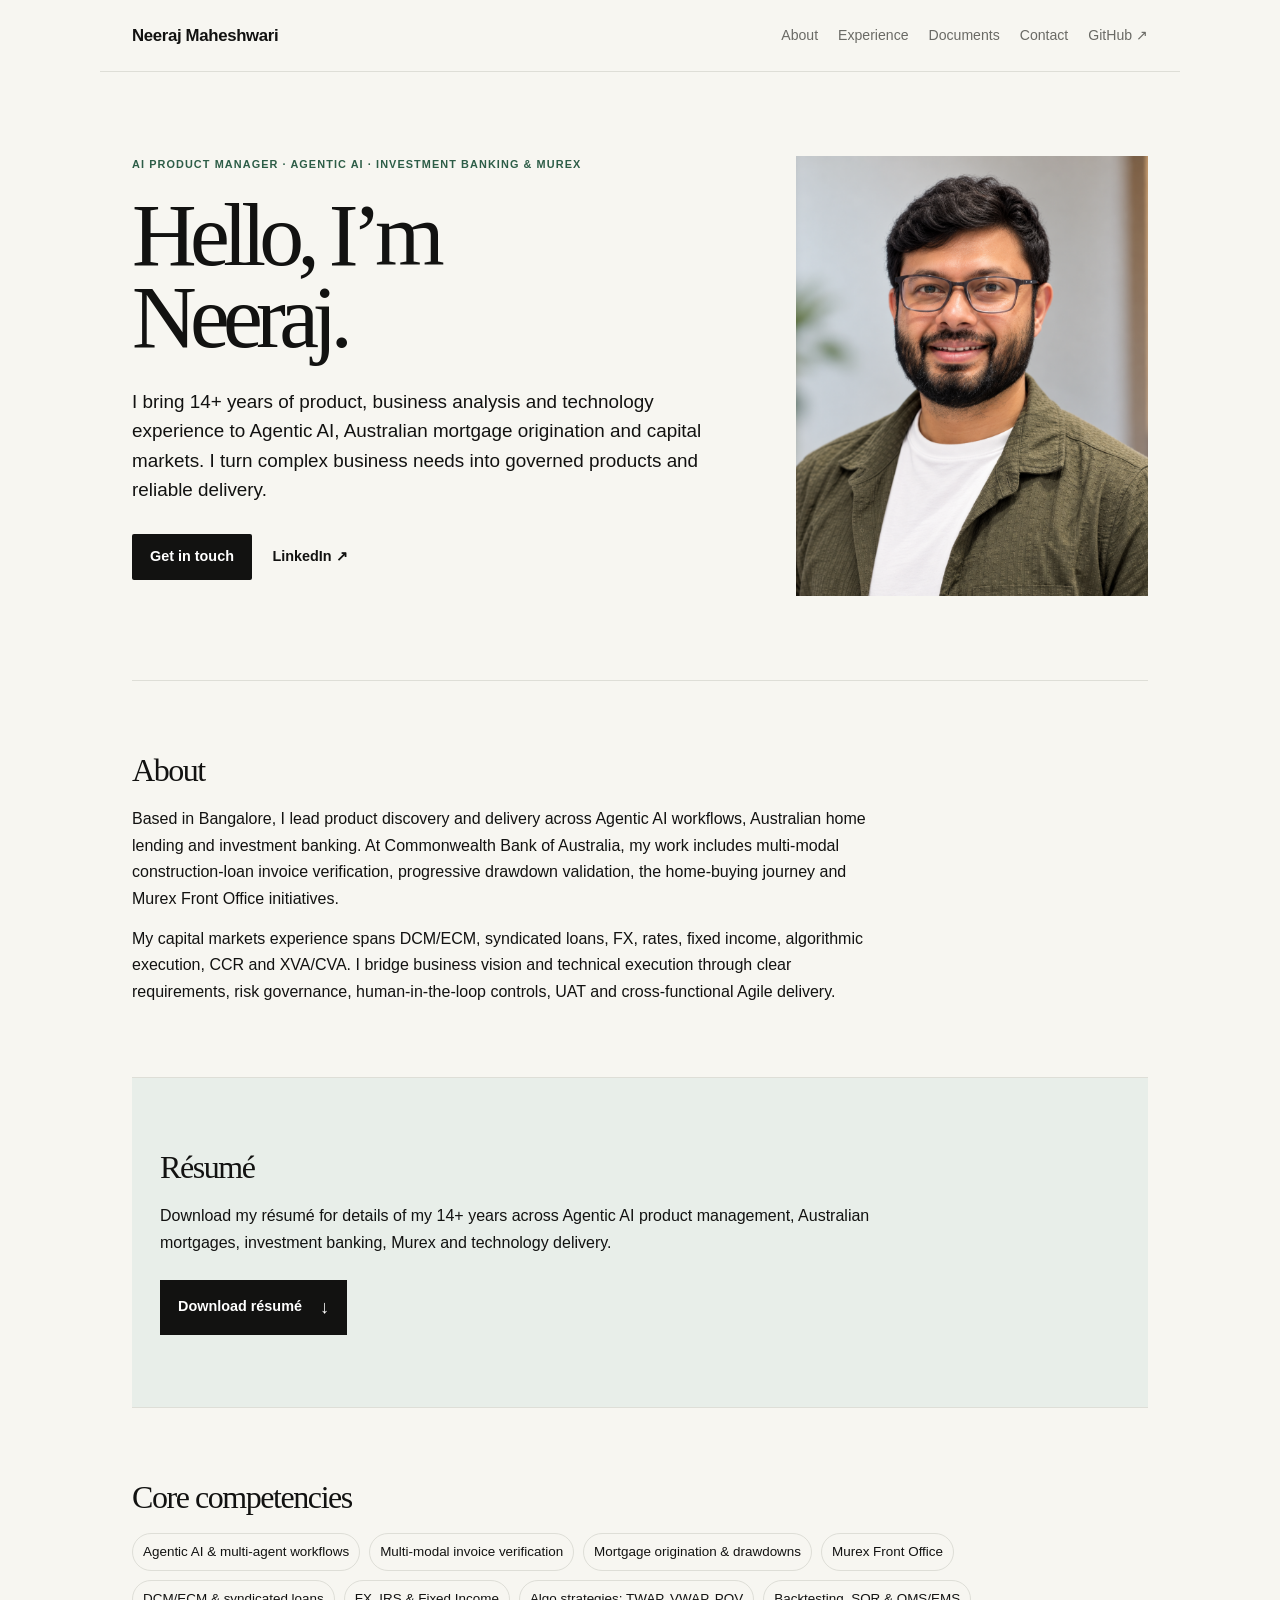
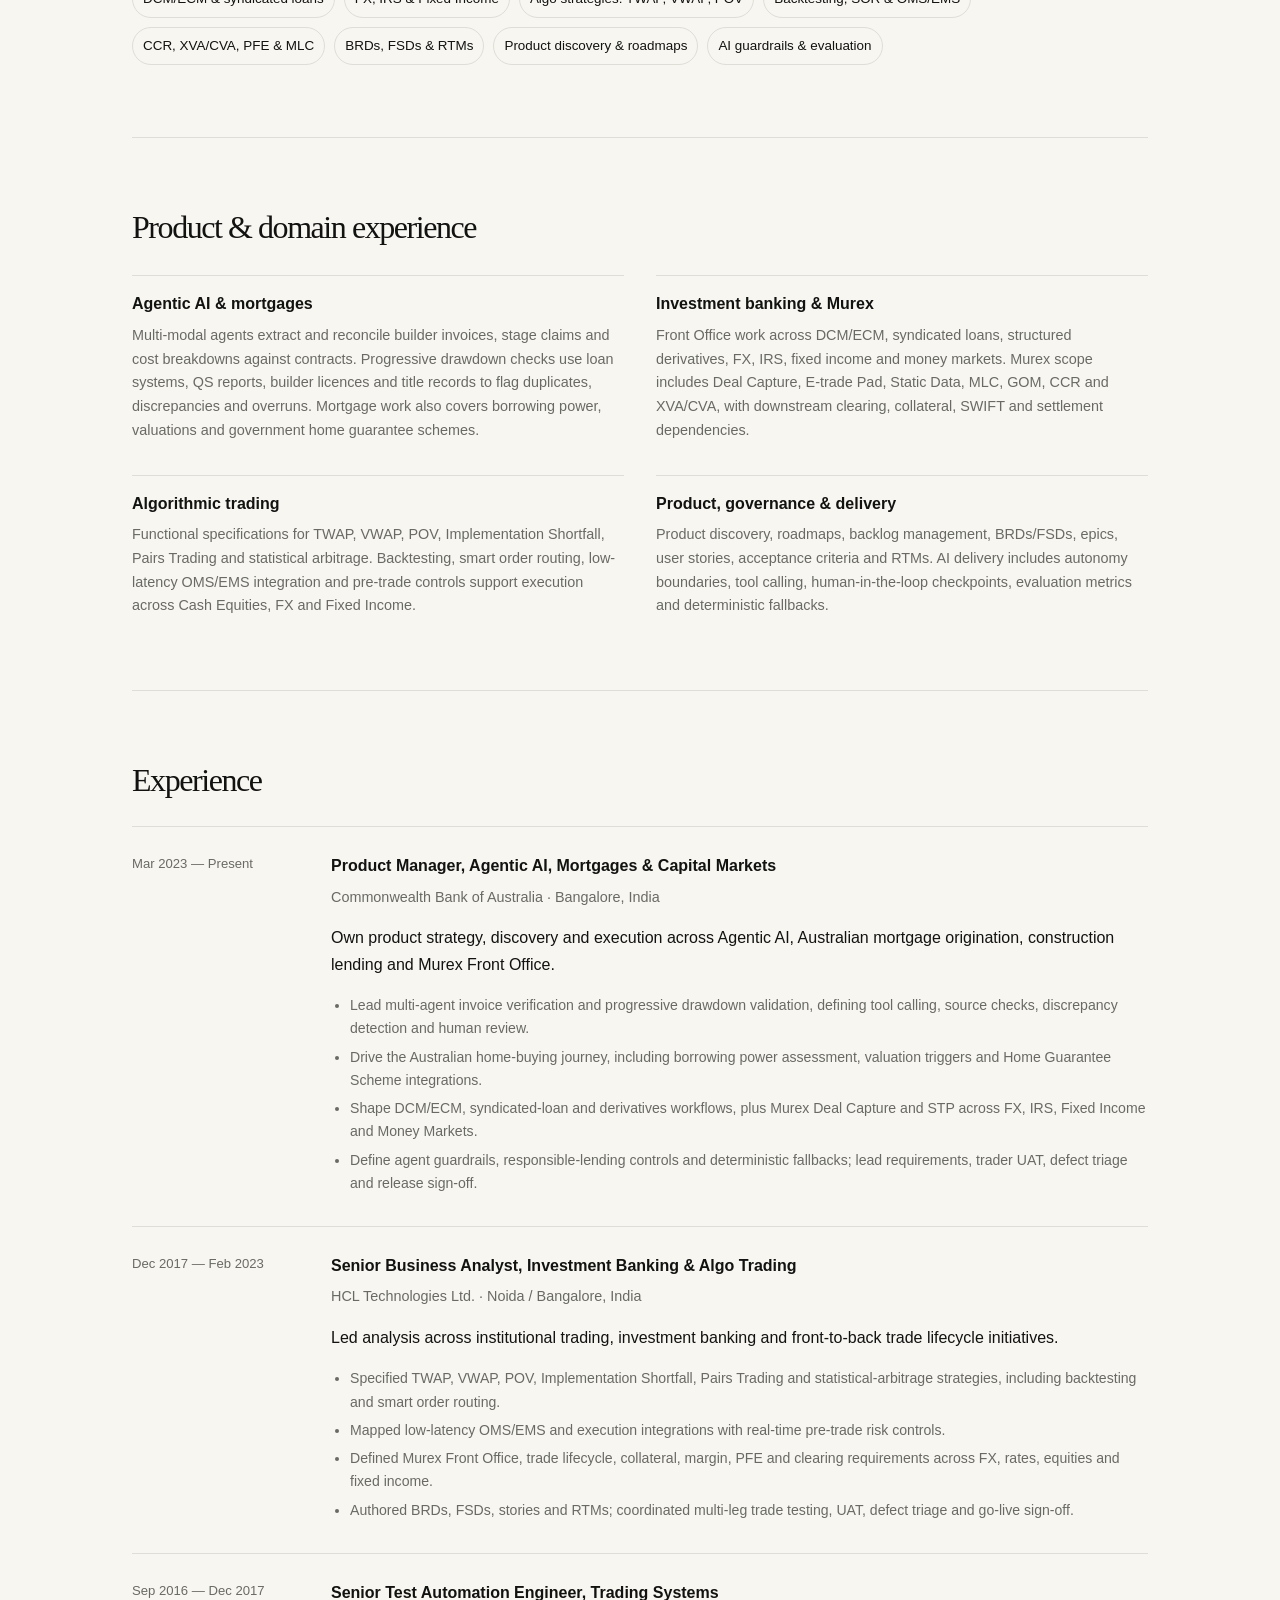
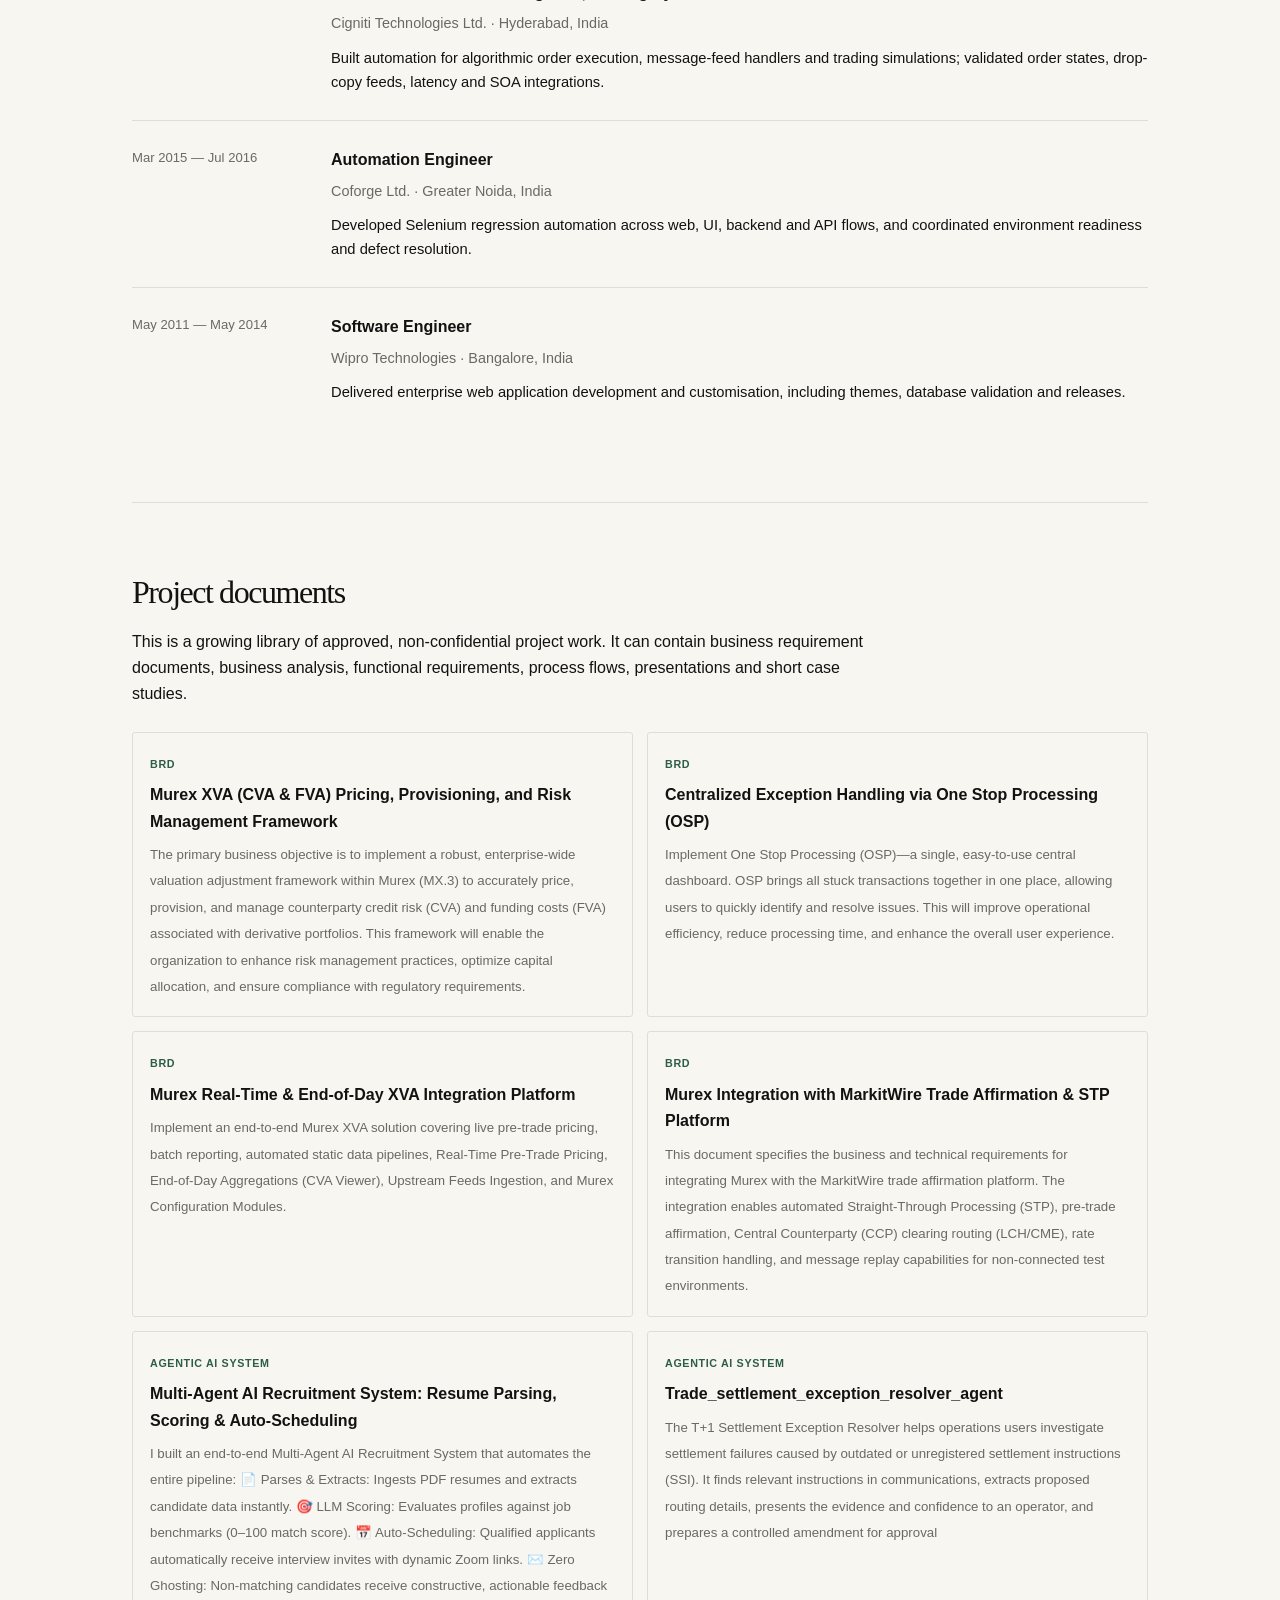
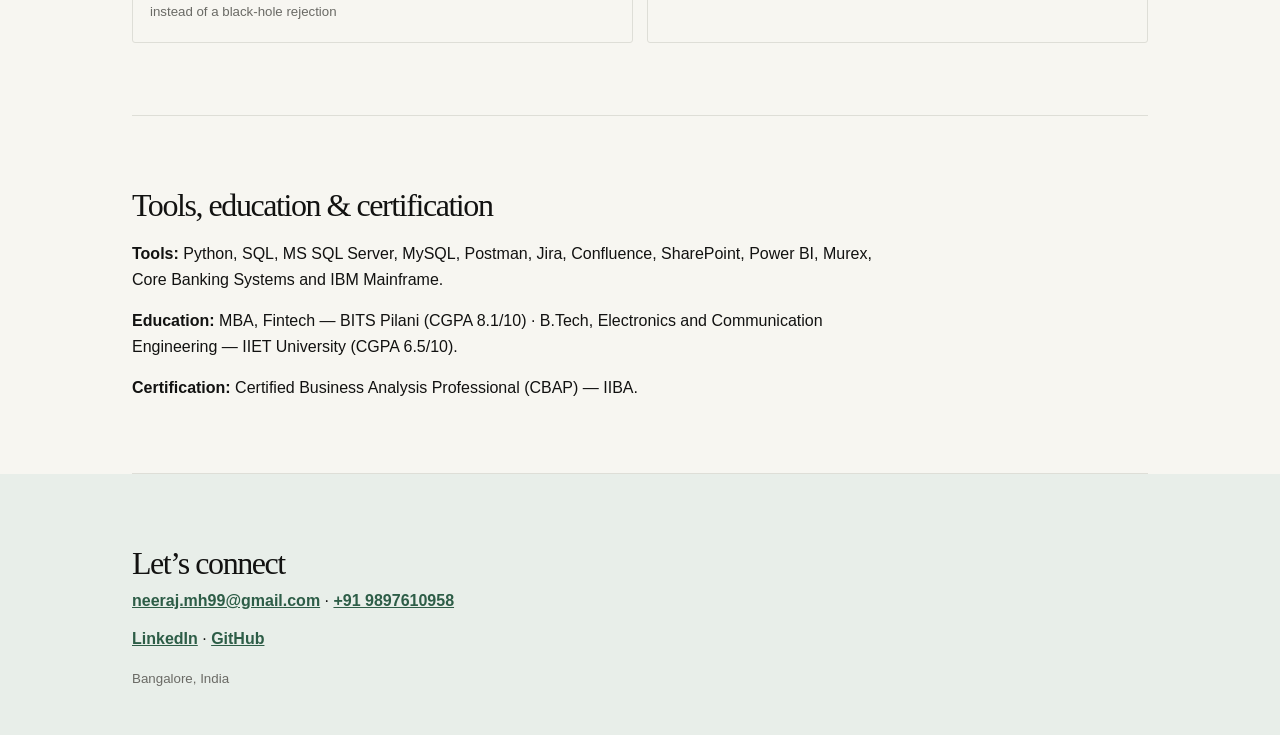
==== index.html @ bccf0488 "resume and experience revamp" ====
<!doctype html>
<html lang="en"><head><meta charset="utf-8"><meta name="viewport" content="width=device-width, initial-scale=1"><meta name="description" content="Neeraj Maheshwari is an AI Product Manager and techno-functional leader across Agentic AI, Australian mortgages, investment banking and Murex capital markets."><title>Neeraj Maheshwari | AI Product Manager & Capital Markets</title><link rel="stylesheet" href="styles.css"></head>
<body><header><a class="name" href="#top">Neeraj Maheshwari</a><nav><a href="#about">About</a><a href="#experience">Experience</a><a href="#documents">Documents</a><a href="#contact">Contact</a><a href="https://github.com/Neeraj-Mh" target="_blank" rel="noreferrer">GitHub ↗</a></nav></header>
<main id="top">
<section class="intro"><div class="intro-copy"><p class="label">AI Product Manager · Agentic AI · Investment Banking & Murex</p><h1>Hello, I’m<br>Neeraj.</h1><p class="lead">I bring 14+ years of product, business analysis and technology experience to Agentic AI, Australian mortgage origination and capital markets. I turn complex business needs into governed products and reliable delivery.</p><p><a class="button" href="mailto:neeraj.mh99@gmail.com">Get in touch</a> <a class="plain-link" href="https://www.linkedin.com/in/neeraj-maheshwari-5aa76918" target="_blank" rel="noreferrer">LinkedIn ↗</a></p></div><div class="portrait-wrap"><img class="portrait" src="assets/images/neeraj-maheshwari.png" alt="Neeraj Maheshwari"></div></section>
<section id="about"><h2>About</h2><p>Based in Bangalore, I lead product discovery and delivery across Agentic AI workflows, Australian home lending and investment banking. At Commonwealth Bank of Australia, my work includes multi-modal construction-loan invoice verification, progressive drawdown validation, the home-buying journey and Murex Front Office initiatives.</p><p class="spaced">My capital markets experience spans DCM/ECM, syndicated loans, FX, rates, fixed income, algorithmic execution, CCR and XVA/CVA. I bridge business vision and technical execution through clear requirements, risk governance, human-in-the-loop controls, UAT and cross-functional Agile delivery.</p></section>
<section class="resume-section"><h2>Résumé</h2><p>Download my résumé for details of my 14+ years across Agentic AI product management, Australian mortgages, investment banking, Murex and technology delivery.</p><a class="resume-link" href="assets/resume/neeraj-maheshwari-capital-markets-business-analyst-resume.docx" download>Download résumé <span>↓</span></a></section>
<section><h2>Core competencies</h2><ul class="tags"><li>Agentic AI & multi-agent workflows</li><li>Multi-modal invoice verification</li><li>Mortgage origination & drawdowns</li><li>Murex Front Office</li><li>DCM/ECM & syndicated loans</li><li>FX, IRS & Fixed Income</li><li>Algo strategies: TWAP, VWAP, POV</li><li>Backtesting, SOR & OMS/EMS</li><li>CCR, XVA/CVA, PFE & MLC</li><li>BRDs, FSDs & RTMs</li><li>Product discovery & roadmaps</li><li>AI guardrails & evaluation</li></ul></section>
<section><h2>Product & domain experience</h2><div class="detail-grid"><div><h3>Agentic AI & mortgages</h3><p>Multi-modal agents extract and reconcile builder invoices, stage claims and cost breakdowns against contracts. Progressive drawdown checks use loan systems, QS reports, builder licences and title records to flag duplicates, discrepancies and overruns. Mortgage work also covers borrowing power, valuations and government home guarantee schemes.</p></div><div><h3>Investment banking & Murex</h3><p>Front Office work across DCM/ECM, syndicated loans, structured derivatives, FX, IRS, fixed income and money markets. Murex scope includes Deal Capture, E-trade Pad, Static Data, MLC, GOM, CCR and XVA/CVA, with downstream clearing, collateral, SWIFT and settlement dependencies.</p></div><div><h3>Algorithmic trading</h3><p>Functional specifications for TWAP, VWAP, POV, Implementation Shortfall, Pairs Trading and statistical arbitrage. Backtesting, smart order routing, low-latency OMS/EMS integration and pre-trade controls support execution across Cash Equities, FX and Fixed Income.</p></div><div><h3>Product, governance & delivery</h3><p>Product discovery, roadmaps, backlog management, BRDs/FSDs, epics, user stories, acceptance criteria and RTMs. AI delivery includes autonomy boundaries, tool calling, human-in-the-loop checkpoints, evaluation metrics and deterministic fallbacks.</p></div></div></section>
<section id="experience"><h2>Experience</h2><div class="job"><p class="date">Mar 2023 — Present</p><div><h3>Product Manager, Agentic AI, Mortgages & Capital Markets</h3><p class="company">Commonwealth Bank of Australia · Bangalore, India</p><p>Own product strategy, discovery and execution across Agentic AI, Australian mortgage origination, construction lending and Murex Front Office.</p><ul><li>Lead multi-agent invoice verification and progressive drawdown validation, defining tool calling, source checks, discrepancy detection and human review.</li><li>Drive the Australian home-buying journey, including borrowing power assessment, valuation triggers and Home Guarantee Scheme integrations.</li><li>Shape DCM/ECM, syndicated-loan and derivatives workflows, plus Murex Deal Capture and STP across FX, IRS, Fixed Income and Money Markets.</li><li>Define agent guardrails, responsible-lending controls and deterministic fallbacks; lead requirements, trader UAT, defect triage and release sign-off.</li></ul></div></div><div class="job"><p class="date">Dec 2017 — Feb 2023</p><div><h3>Senior Business Analyst, Investment Banking & Algo Trading</h3><p class="company">HCL Technologies Ltd. · Noida / Bangalore, India</p><p>Led analysis across institutional trading, investment banking and front-to-back trade lifecycle initiatives.</p><ul><li>Specified TWAP, VWAP, POV, Implementation Shortfall, Pairs Trading and statistical-arbitrage strategies, including backtesting and smart order routing.</li><li>Mapped low-latency OMS/EMS and execution integrations with real-time pre-trade risk controls.</li><li>Defined Murex Front Office, trade lifecycle, collateral, margin, PFE and clearing requirements across FX, rates, equities and fixed income.</li><li>Authored BRDs, FSDs, stories and RTMs; coordinated multi-leg trade testing, UAT, defect triage and go-live sign-off.</li></ul></div></div><div class="job"><p class="date">Sep 2016 — Dec 2017</p><div><h3>Senior Test Automation Engineer, Trading Systems</h3><p class="company">Cigniti Technologies Ltd. · Hyderabad, India</p><p>Built automation for algorithmic order execution, message-feed handlers and trading simulations; validated order states, drop-copy feeds, latency and SOA integrations.</p></div></div><div class="job"><p class="date">Mar 2015 — Jul 2016</p><div><h3>Automation Engineer</h3><p class="company">Coforge Ltd. · Greater Noida, India</p><p>Developed Selenium regression automation across web, UI, backend and API flows, and coordinated environment readiness and defect resolution.</p></div></div><div class="job"><p class="date">May 2011 — May 2014</p><div><h3>Software Engineer</h3><p class="company">Wipro Technologies · Bangalore, India</p><p>Delivered enterprise web application development and customisation, including themes, database validation and releases.</p></div></div></section>
<section id="documents"><h2>Project documents</h2><p>This is a growing library of approved, non-confidential project work. It can contain business requirement documents, business analysis, functional requirements, process flows, presentations and short case studies.</p><div id="document-list" class="document-list"></div><!-- To add a document, upload it to <code>assets/projects</code> and add its details to <code>projects.json</code>. --></section>
<section><h2>Tools, education & certification</h2><p><strong>Tools:</strong> Python, SQL, MS SQL Server, MySQL, Postman, Jira, Confluence, SharePoint, Power BI, Murex, Core Banking Systems and IBM Mainframe.</p><p class="spaced"><strong>Education:</strong> MBA, Fintech — BITS Pilani (CGPA 8.1/10) · B.Tech, Electronics and Communication Engineering — IIET University (CGPA 6.5/10).</p><p class="spaced"><strong>Certification:</strong> Certified Business Analysis Professional (CBAP) — IIBA.</p></section>
</main><footer id="contact"><h2>Let’s connect</h2><p><a href="mailto:neeraj.mh99@gmail.com">neeraj.mh99@gmail.com</a> · <a href="tel:+919897610958">+91 9897610958</a></p><p><a href="https://www.linkedin.com/in/neeraj-maheshwari-5aa76918" target="_blank" rel="noreferrer">LinkedIn</a> · <a href="https://github.com/Neeraj-Mh" target="_blank" rel="noreferrer">GitHub</a></p><small>Bangalore, India</small></footer><script src="script.js"></script></body></html>
---- styles.css ----
:root{--ink:#121211;--muted:#6a6a65;--line:#deded7;--bg:#f7f6f1;--accent:#2d5d47}*{box-sizing:border-box}html{scroll-behavior:smooth}body{margin:0;background:var(--bg);color:var(--ink);font:16px/1.65 Arial,sans-serif}header,main,footer{max-width:1080px;margin:auto;padding-left:32px;padding-right:32px}header{min-height:72px;display:flex;align-items:center;justify-content:space-between;border-bottom:1px solid var(--line)}.name{color:var(--ink);text-decoration:none;font-weight:700;font-size:1.05rem;letter-spacing:-.02em}nav{display:flex;gap:20px}nav a{color:var(--muted);text-decoration:none;font-size:.88rem}nav a:hover,.plain-link:hover{color:var(--accent)}main section{padding:72px 0;border-bottom:1px solid var(--line)}.intro{padding:84px 0;display:grid;grid-template-columns:1.25fr .75fr;gap:6vw;align-items:center}.label{text-transform:uppercase;letter-spacing:.1em;font-size:.68rem;font-weight:700;color:var(--accent);margin:0 0 20px}.intro h1{font-family:Georgia,serif;font-size:clamp(3.6rem,7vw,6.6rem);font-weight:400;line-height:.91;letter-spacing:-.075em;margin:0}.lead{max-width:570px;font-size:1.18rem;line-height:1.55;margin:30px 0}.portrait-wrap{background:#e3e1d9;aspect-ratio:4/5;overflow:hidden}.portrait{width:100%;height:100%;object-fit:cover;object-position:center}.button{display:inline-block;background:var(--ink);color:#fff;padding:11px 18px;text-decoration:none;font-size:.9rem;font-weight:bold;border-radius:2px}.plain-link{margin-left:16px;color:var(--ink);font-weight:bold;text-decoration:none;font-size:.9rem}h2{font-family:Georgia,serif;font-weight:400;font-size:2rem;line-height:1.1;margin:0 0 18px;letter-spacing:-.045em}h3{font-size:1rem;margin:0 0 6px}section>p{max-width:760px;margin:0}.spaced{margin-top:14px}.resume-section{background:#e8eee9;padding-left:28px!important;padding-right:28px!important}.resume-link{display:inline-flex;align-items:center;gap:18px;margin-top:24px;background:var(--ink);color:#fff;padding:12px 18px;text-decoration:none;font-size:.9rem;font-weight:bold}.resume-link span{font-size:1.15rem}.tags{display:flex;flex-wrap:wrap;gap:9px;padding:0;margin:0;list-style:none}.tags li{border:1px solid var(--line);padding:7px 10px;border-radius:20px;font-size:.84rem}.detail-grid{display:grid;grid-template-columns:1fr 1fr;gap:32px;margin-top:30px}.detail-grid div{border-top:1px solid var(--line);padding-top:15px}.detail-grid p{margin:0;font-size:.9rem;color:var(--muted)}.job{display:grid;grid-template-columns:175px 1fr;gap:24px;padding:26px 0;border-top:1px solid var(--line)}.job:first-of-type{margin-top:28px}.date{font-size:.82rem;color:var(--muted);margin:0}.company{color:var(--muted);font-size:.9rem;margin:.1rem 0 .6rem}.job div>p:last-child{margin:0;font-size:.92rem}.job ul{margin:12px 0 0;padding-left:19px;font-size:.88rem;color:var(--muted)}.job li{margin-bottom:5px}.document-list{display:grid;grid-template-columns:repeat(2,minmax(0,1fr));gap:14px;margin-top:24px}.document{border:1px solid var(--line);padding:17px;text-decoration:none;color:var(--ink);display:block;border-radius:3px}.document:hover{border-color:var(--accent)}.document small{color:var(--accent);text-transform:uppercase;font-size:.67rem;font-weight:bold;letter-spacing:.06em}.document strong{display:block;margin:6px 0;font-size:1rem}.document span{font-size:.83rem;color:var(--muted)}.note{font-size:.8rem;color:var(--muted);margin-top:18px}.note code{color:var(--ink)}footer{padding-top:72px;padding-bottom:44px;background:#e8eee9;max-width:none;padding-left:max(32px,calc((100% - 1016px)/2));padding-right:max(32px,calc((100% - 1016px)/2))}footer h2{margin-bottom:7px}footer p{margin:0 0 12px}footer a{color:var(--accent);font-weight:bold}footer small{color:var(--muted)}@media(max-width:700px){header{padding-top:18px;padding-bottom:18px;display:block}nav{margin-top:10px;gap:13px;flex-wrap:wrap}.intro{padding:62px 0;grid-template-columns:1fr;gap:38px}.portrait-wrap{max-width:440px}.detail-grid,.document-list{grid-template-columns:1fr}.job{grid-template-columns:1fr;gap:5px}main section{padding:52px 0}.resume-section{padding-left:20px!important;padding-right:20px!important}.plain-link{display:inline-block;margin:14px 0 0}}
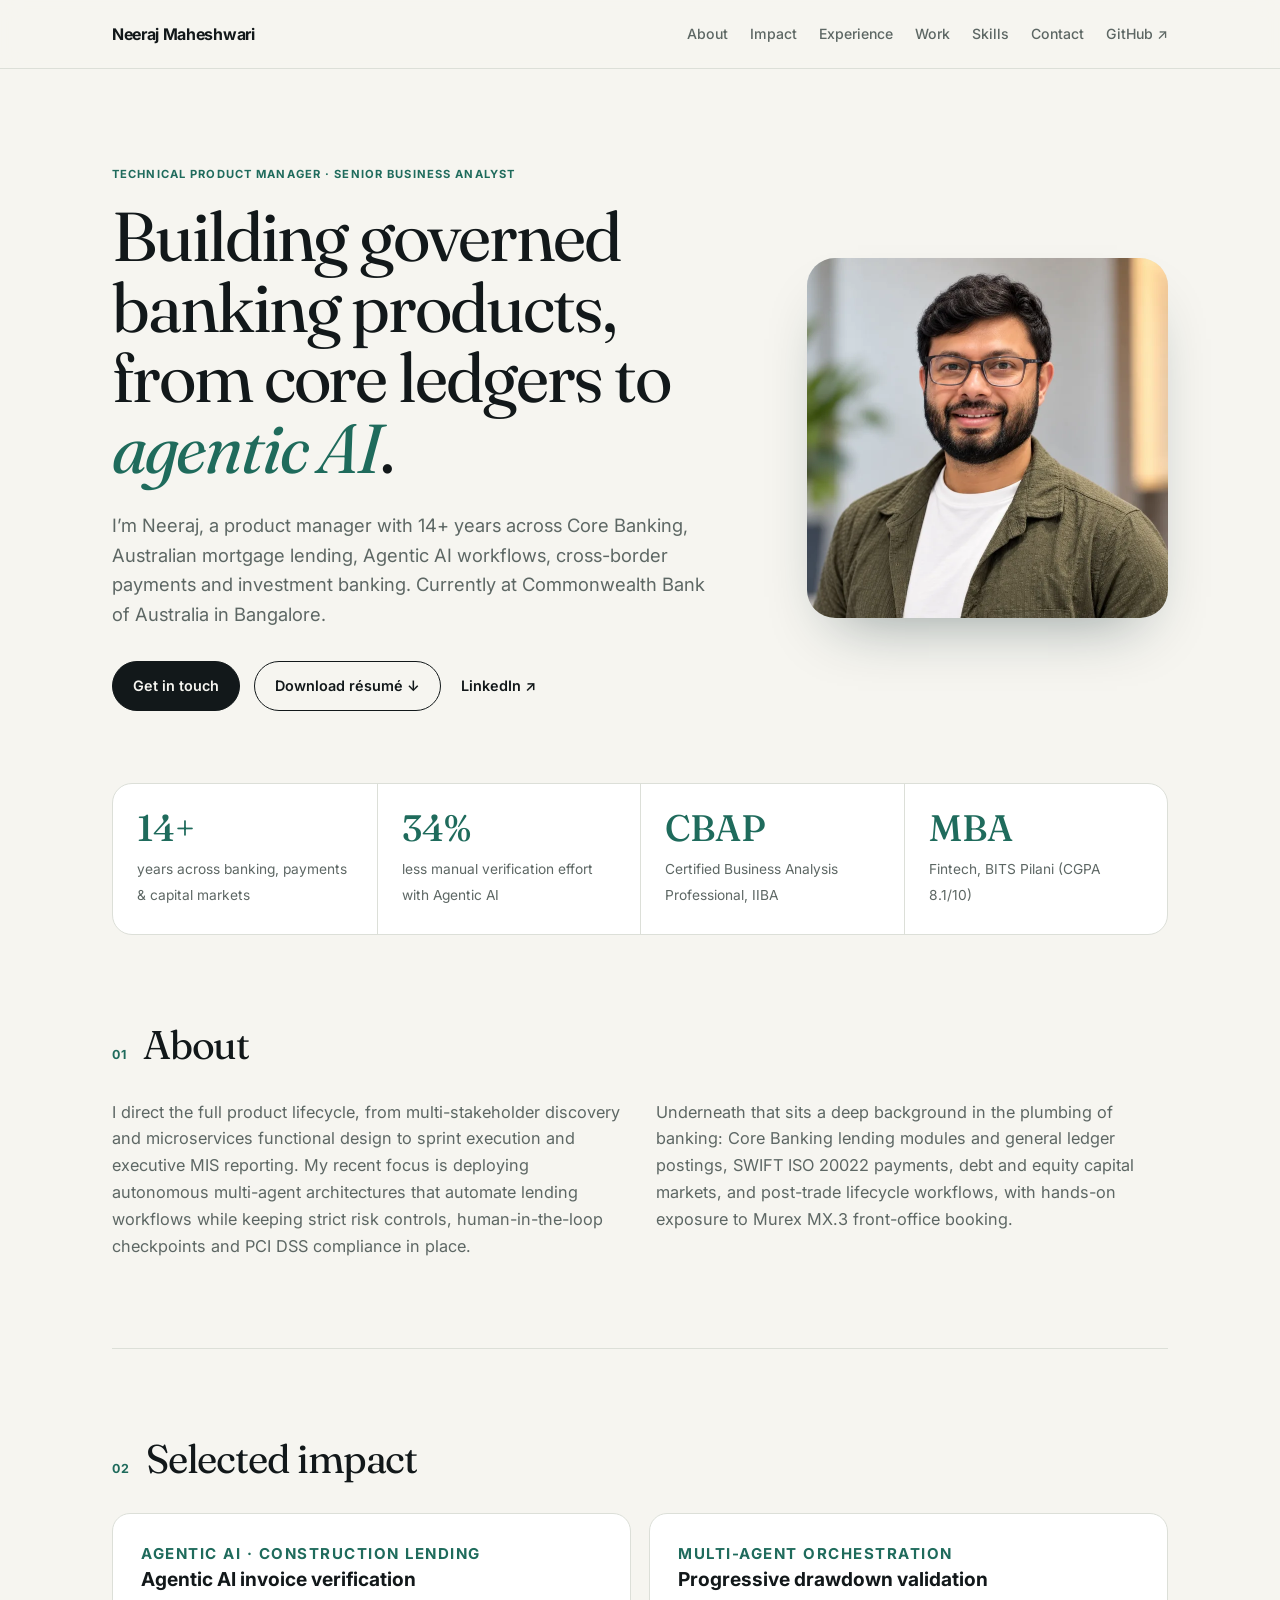
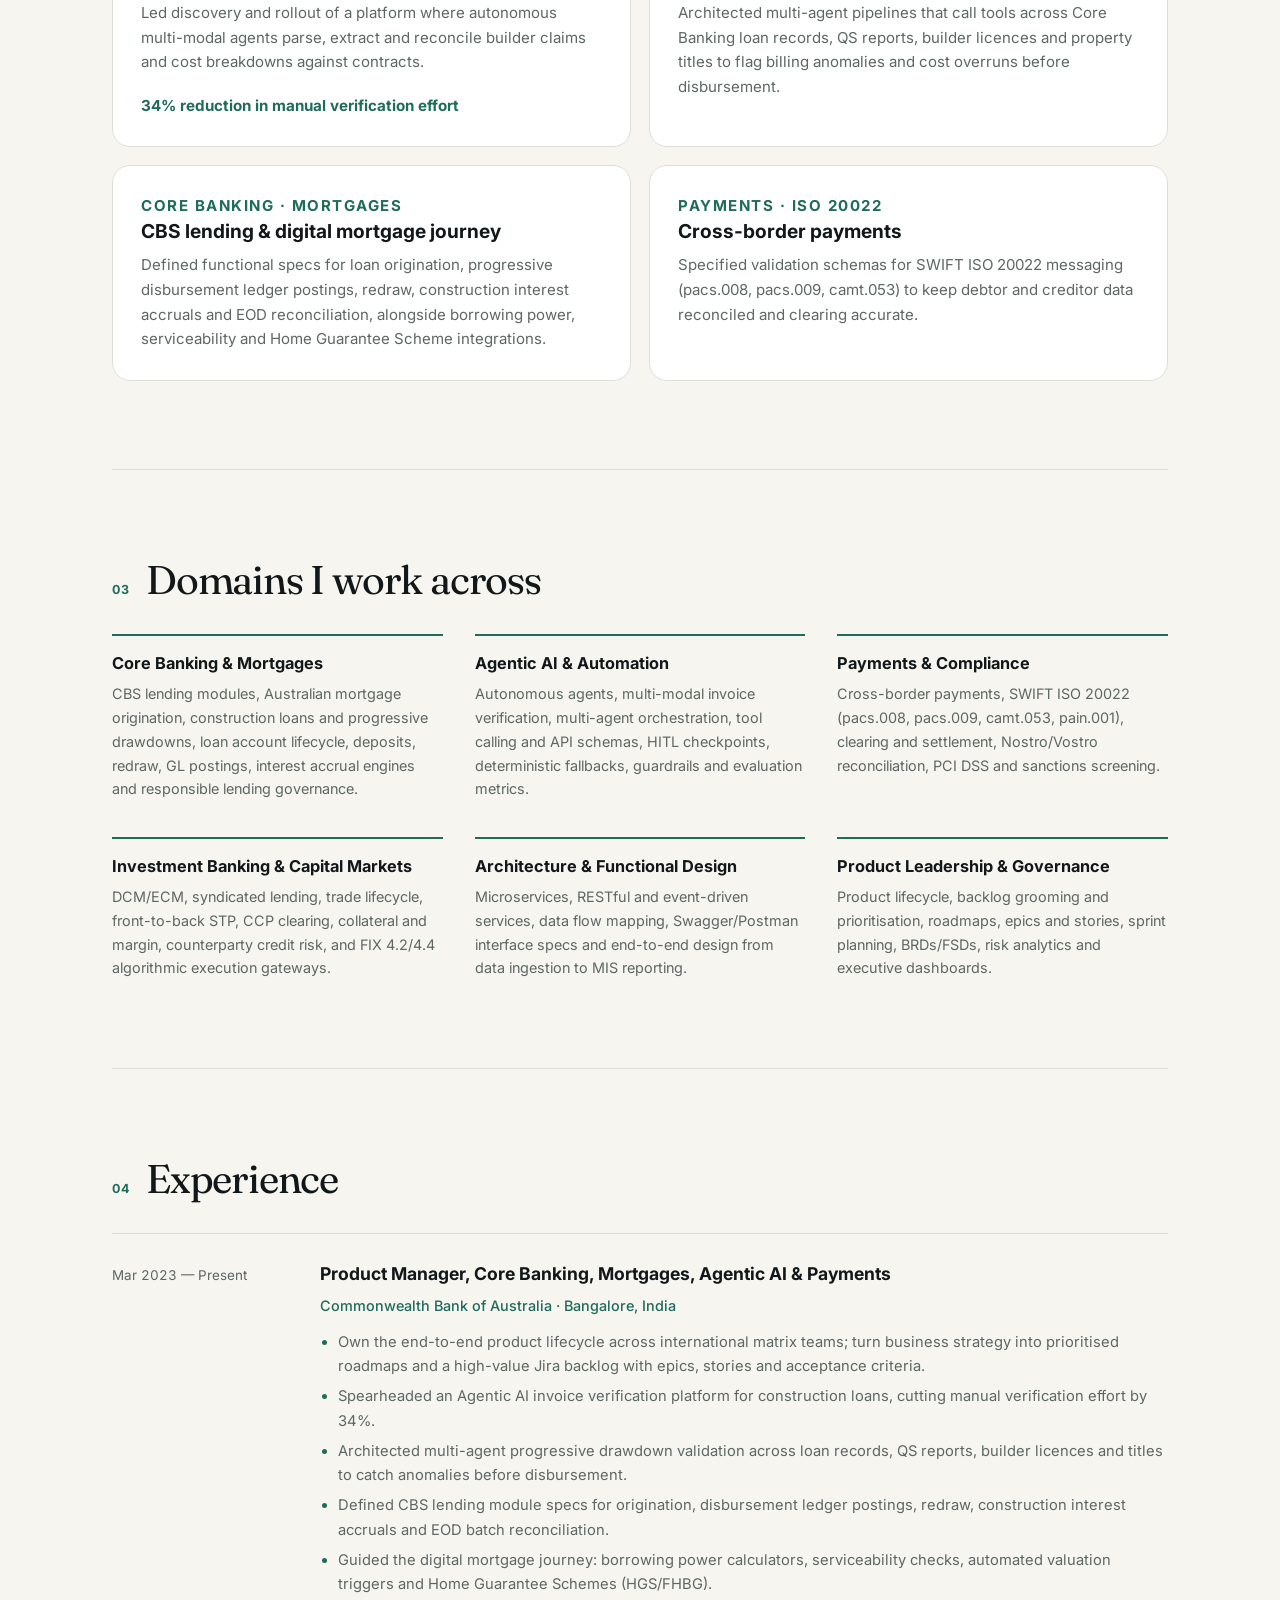
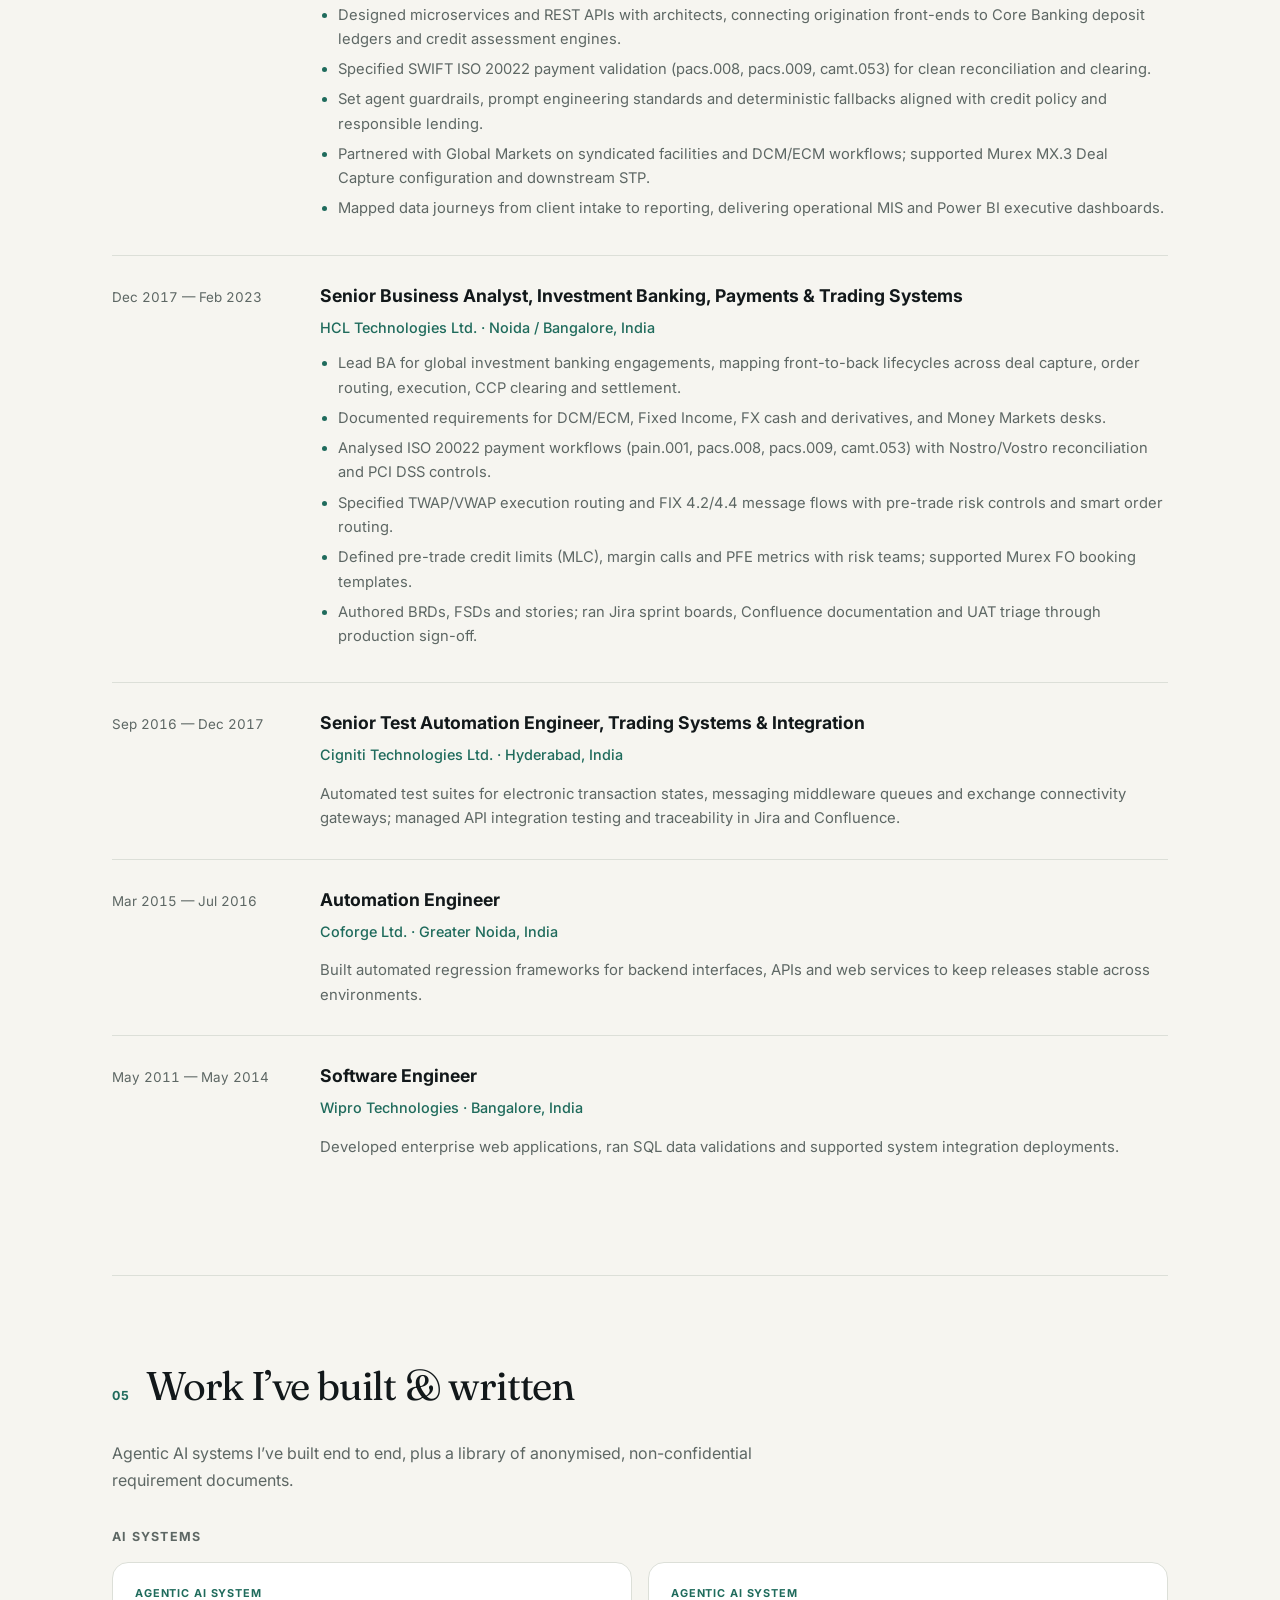
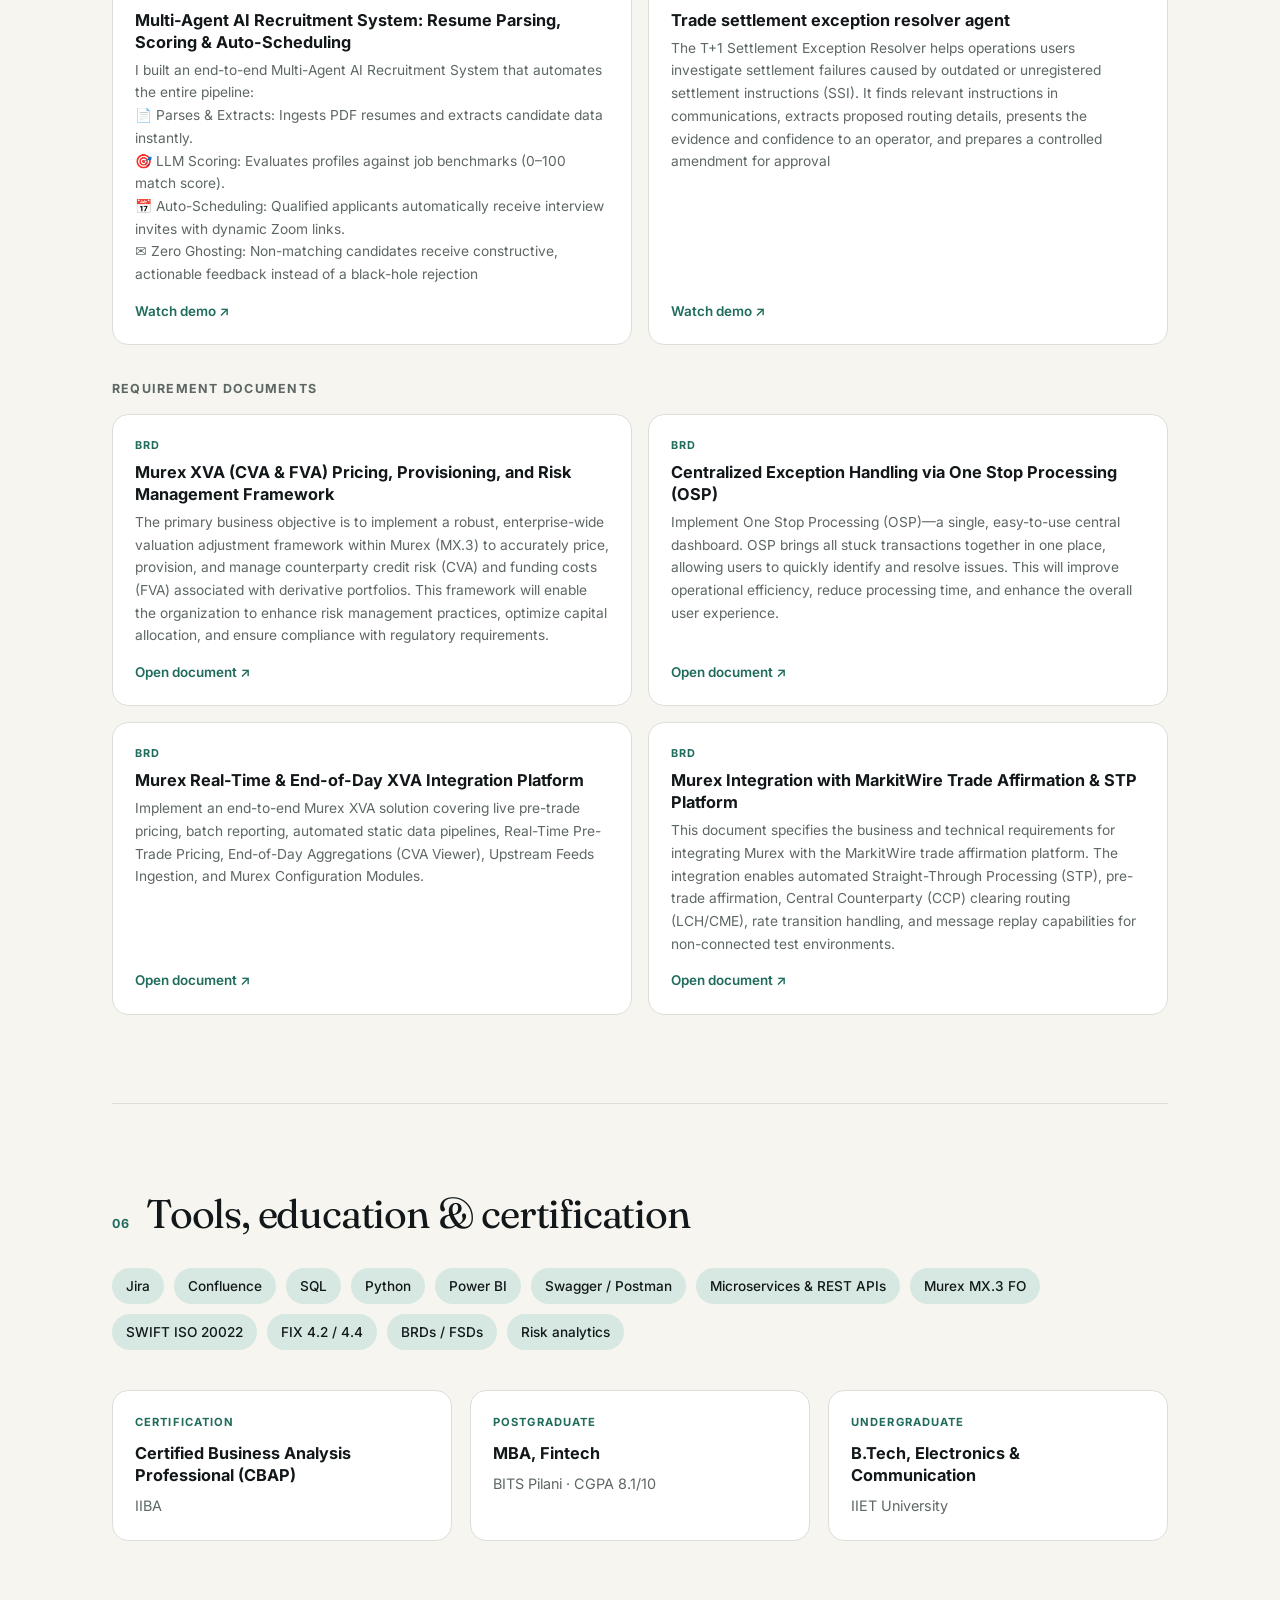
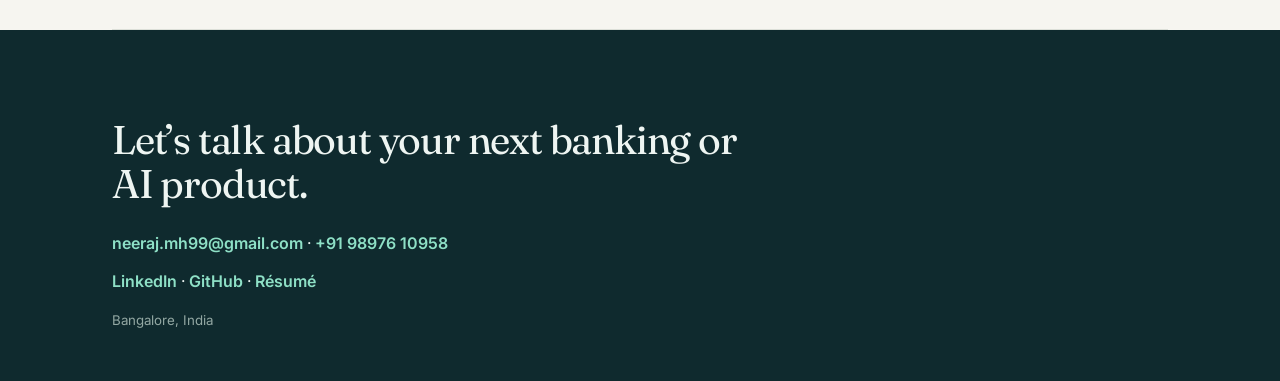
==== commit 0a1ebaf0: "Revamp portfolio around Core Banking, Mortgages, Agentic AI & Payments résumé Rewrites site content " ====
--- a/index.html
+++ b/index.html
@@ -1,13 +1,209 @@
 <!doctype html>
-<html lang="en"><head><meta charset="utf-8"><meta name="viewport" content="width=device-width, initial-scale=1"><meta name="description" content="Neeraj Maheshwari is an AI Product Manager and techno-functional leader across Agentic AI, Australian mortgages, investment banking and Murex capital markets."><title>Neeraj Maheshwari | AI Product Manager & Capital Markets</title><link rel="stylesheet" href="styles.css"></head>
-<body><header><a class="name" href="#top">Neeraj Maheshwari</a><nav><a href="#about">About</a><a href="#experience">Experience</a><a href="#documents">Documents</a><a href="#contact">Contact</a><a href="https://github.com/Neeraj-Mh" target="_blank" rel="noreferrer">GitHub ↗</a></nav></header>
+<html lang="en">
+<head>
+  <meta charset="utf-8">
+  <meta name="viewport" content="width=device-width, initial-scale=1">
+  <meta name="description" content="Neeraj Maheshwari is a Technical Product Manager and Senior Business Analyst with 14+ years across Core Banking, Australian mortgages, Agentic AI, cross-border payments and investment banking.">
+  <meta property="og:title" content="Neeraj Maheshwari | Technical Product Manager">
+  <meta property="og:description" content="Core Banking, Mortgages, Agentic AI & Payments. 14+ years turning complex banking problems into governed, shipped products.">
+  <meta property="og:image" content="assets/images/neeraj-maheshwari.jpg">
+  <meta name="theme-color" content="#0f2a2e">
+  <title>Neeraj Maheshwari | Technical Product Manager · Core Banking & Agentic AI</title>
+  <link rel="preconnect" href="https://fonts.googleapis.com">
+  <link rel="preconnect" href="https://fonts.gstatic.com" crossorigin>
+  <link href="https://fonts.googleapis.com/css2?family=Fraunces:opsz,wght@9..144,400;9..144,500&family=Inter:wght@400;500;600;700&display=swap" rel="stylesheet">
+  <link rel="stylesheet" href="styles.css">
+</head>
+<body>
+<header class="site-header">
+  <div class="header-inner">
+    <a class="name" href="#top">Neeraj Maheshwari</a>
+    <nav aria-label="Main">
+      <a href="#about">About</a>
+      <a href="#impact">Impact</a>
+      <a href="#experience">Experience</a>
+      <a href="#work">Work</a>
+      <a href="#skills">Skills</a>
+      <a href="#contact">Contact</a>
+      <a href="https://github.com/Neeraj-Mh" target="_blank" rel="noreferrer">GitHub ↗</a>
+    </nav>
+  </div>
+</header>
+
 <main id="top">
-<section class="intro"><div class="intro-copy"><p class="label">AI Product Manager · Agentic AI · Investment Banking & Murex</p><h1>Hello, I’m<br>Neeraj.</h1><p class="lead">I bring 14+ years of product, business analysis and technology experience to Agentic AI, Australian mortgage origination and capital markets. I turn complex business needs into governed products and reliable delivery.</p><p><a class="button" href="mailto:neeraj.mh99@gmail.com">Get in touch</a> <a class="plain-link" href="https://www.linkedin.com/in/neeraj-maheshwari-5aa76918" target="_blank" rel="noreferrer">LinkedIn ↗</a></p></div><div class="portrait-wrap"><img class="portrait" src="assets/images/neeraj-maheshwari.png" alt="Neeraj Maheshwari"></div></section>
-<section id="about"><h2>About</h2><p>Based in Bangalore, I lead product discovery and delivery across Agentic AI workflows, Australian home lending and investment banking. At Commonwealth Bank of Australia, my work includes multi-modal construction-loan invoice verification, progressive drawdown validation, the home-buying journey and Murex Front Office initiatives.</p><p class="spaced">My capital markets experience spans DCM/ECM, syndicated loans, FX, rates, fixed income, algorithmic execution, CCR and XVA/CVA. I bridge business vision and technical execution through clear requirements, risk governance, human-in-the-loop controls, UAT and cross-functional Agile delivery.</p></section>
-<section class="resume-section"><h2>Résumé</h2><p>Download my résumé for details of my 14+ years across Agentic AI product management, Australian mortgages, investment banking, Murex and technology delivery.</p><a class="resume-link" href="assets/resume/neeraj-maheshwari-capital-markets-business-analyst-resume.docx" download>Download résumé <span>↓</span></a></section>
-<section><h2>Core competencies</h2><ul class="tags"><li>Agentic AI & multi-agent workflows</li><li>Multi-modal invoice verification</li><li>Mortgage origination & drawdowns</li><li>Murex Front Office</li><li>DCM/ECM & syndicated loans</li><li>FX, IRS & Fixed Income</li><li>Algo strategies: TWAP, VWAP, POV</li><li>Backtesting, SOR & OMS/EMS</li><li>CCR, XVA/CVA, PFE & MLC</li><li>BRDs, FSDs & RTMs</li><li>Product discovery & roadmaps</li><li>AI guardrails & evaluation</li></ul></section>
-<section><h2>Product & domain experience</h2><div class="detail-grid"><div><h3>Agentic AI & mortgages</h3><p>Multi-modal agents extract and reconcile builder invoices, stage claims and cost breakdowns against contracts. Progressive drawdown checks use loan systems, QS reports, builder licences and title records to flag duplicates, discrepancies and overruns. Mortgage work also covers borrowing power, valuations and government home guarantee schemes.</p></div><div><h3>Investment banking & Murex</h3><p>Front Office work across DCM/ECM, syndicated loans, structured derivatives, FX, IRS, fixed income and money markets. Murex scope includes Deal Capture, E-trade Pad, Static Data, MLC, GOM, CCR and XVA/CVA, with downstream clearing, collateral, SWIFT and settlement dependencies.</p></div><div><h3>Algorithmic trading</h3><p>Functional specifications for TWAP, VWAP, POV, Implementation Shortfall, Pairs Trading and statistical arbitrage. Backtesting, smart order routing, low-latency OMS/EMS integration and pre-trade controls support execution across Cash Equities, FX and Fixed Income.</p></div><div><h3>Product, governance & delivery</h3><p>Product discovery, roadmaps, backlog management, BRDs/FSDs, epics, user stories, acceptance criteria and RTMs. AI delivery includes autonomy boundaries, tool calling, human-in-the-loop checkpoints, evaluation metrics and deterministic fallbacks.</p></div></div></section>
-<section id="experience"><h2>Experience</h2><div class="job"><p class="date">Mar 2023 — Present</p><div><h3>Product Manager, Agentic AI, Mortgages & Capital Markets</h3><p class="company">Commonwealth Bank of Australia · Bangalore, India</p><p>Own product strategy, discovery and execution across Agentic AI, Australian mortgage origination, construction lending and Murex Front Office.</p><ul><li>Lead multi-agent invoice verification and progressive drawdown validation, defining tool calling, source checks, discrepancy detection and human review.</li><li>Drive the Australian home-buying journey, including borrowing power assessment, valuation triggers and Home Guarantee Scheme integrations.</li><li>Shape DCM/ECM, syndicated-loan and derivatives workflows, plus Murex Deal Capture and STP across FX, IRS, Fixed Income and Money Markets.</li><li>Define agent guardrails, responsible-lending controls and deterministic fallbacks; lead requirements, trader UAT, defect triage and release sign-off.</li></ul></div></div><div class="job"><p class="date">Dec 2017 — Feb 2023</p><div><h3>Senior Business Analyst, Investment Banking & Algo Trading</h3><p class="company">HCL Technologies Ltd. · Noida / Bangalore, India</p><p>Led analysis across institutional trading, investment banking and front-to-back trade lifecycle initiatives.</p><ul><li>Specified TWAP, VWAP, POV, Implementation Shortfall, Pairs Trading and statistical-arbitrage strategies, including backtesting and smart order routing.</li><li>Mapped low-latency OMS/EMS and execution integrations with real-time pre-trade risk controls.</li><li>Defined Murex Front Office, trade lifecycle, collateral, margin, PFE and clearing requirements across FX, rates, equities and fixed income.</li><li>Authored BRDs, FSDs, stories and RTMs; coordinated multi-leg trade testing, UAT, defect triage and go-live sign-off.</li></ul></div></div><div class="job"><p class="date">Sep 2016 — Dec 2017</p><div><h3>Senior Test Automation Engineer, Trading Systems</h3><p class="company">Cigniti Technologies Ltd. · Hyderabad, India</p><p>Built automation for algorithmic order execution, message-feed handlers and trading simulations; validated order states, drop-copy feeds, latency and SOA integrations.</p></div></div><div class="job"><p class="date">Mar 2015 — Jul 2016</p><div><h3>Automation Engineer</h3><p class="company">Coforge Ltd. · Greater Noida, India</p><p>Developed Selenium regression automation across web, UI, backend and API flows, and coordinated environment readiness and defect resolution.</p></div></div><div class="job"><p class="date">May 2011 — May 2014</p><div><h3>Software Engineer</h3><p class="company">Wipro Technologies · Bangalore, India</p><p>Delivered enterprise web application development and customisation, including themes, database validation and releases.</p></div></div></section>
-<section id="documents"><h2>Project documents</h2><p>This is a growing library of approved, non-confidential project work. It can contain business requirement documents, business analysis, functional requirements, process flows, presentations and short case studies.</p><div id="document-list" class="document-list"></div><!-- To add a document, upload it to <code>assets/projects</code> and add its details to <code>projects.json</code>. --></section>
-<section><h2>Tools, education & certification</h2><p><strong>Tools:</strong> Python, SQL, MS SQL Server, MySQL, Postman, Jira, Confluence, SharePoint, Power BI, Murex, Core Banking Systems and IBM Mainframe.</p><p class="spaced"><strong>Education:</strong> MBA, Fintech — BITS Pilani (CGPA 8.1/10) · B.Tech, Electronics and Communication Engineering — IIET University (CGPA 6.5/10).</p><p class="spaced"><strong>Certification:</strong> Certified Business Analysis Professional (CBAP) — IIBA.</p></section>
-</main><footer id="contact"><h2>Let’s connect</h2><p><a href="mailto:neeraj.mh99@gmail.com">neeraj.mh99@gmail.com</a> · <a href="tel:+919897610958">+91 9897610958</a></p><p><a href="https://www.linkedin.com/in/neeraj-maheshwari-5aa76918" target="_blank" rel="noreferrer">LinkedIn</a> · <a href="https://github.com/Neeraj-Mh" target="_blank" rel="noreferrer">GitHub</a></p><small>Bangalore, India</small></footer><script src="script.js"></script></body></html>
+  <section class="hero">
+    <div class="hero-copy">
+      <p class="label">Technical Product Manager · Senior Business Analyst</p>
+      <h1>Building governed banking products, from core ledgers to <em>agentic AI</em>.</h1>
+      <p class="lead">I’m Neeraj, a product manager with 14+ years across Core Banking, Australian mortgage lending, Agentic AI workflows, cross-border payments and investment banking. Currently at Commonwealth Bank of Australia in Bangalore.</p>
+      <div class="cta-row">
+        <a class="button" href="mailto:neeraj.mh99@gmail.com">Get in touch</a>
+        <a class="button button-ghost" href="assets/resume/Neeraj_Maheshwari_Technical_Product_Manager_Resume.docx" download>Download résumé ↓</a>
+        <a class="plain-link" href="https://www.linkedin.com/in/neeraj-maheshwari-5aa76918" target="_blank" rel="noreferrer">LinkedIn ↗</a>
+      </div>
+    </div>
+    <div class="portrait-wrap">
+      <picture>
+        <source srcset="assets/images/neeraj-maheshwari.webp" type="image/webp">
+        <img class="portrait" src="assets/images/neeraj-maheshwari.jpg" alt="Portrait of Neeraj Maheshwari" width="720" height="720">
+      </picture>
+    </div>
+  </section>
+
+  <section class="stats" aria-label="Highlights">
+    <div><strong>14+</strong><span>years across banking, payments &amp; capital markets</span></div>
+    <div><strong>34%</strong><span>less manual verification effort with Agentic AI</span></div>
+    <div><strong>CBAP</strong><span>Certified Business Analysis Professional, IIBA</span></div>
+    <div><strong>MBA</strong><span>Fintech, BITS Pilani (CGPA 8.1/10)</span></div>
+  </section>
+
+  <section id="about">
+    <div class="section-head"><p class="kicker">01</p><h2>About</h2></div>
+    <div class="prose">
+      <p>I direct the full product lifecycle, from multi-stakeholder discovery and microservices functional design to sprint execution and executive MIS reporting. My recent focus is deploying autonomous multi-agent architectures that automate lending workflows while keeping strict risk controls, human-in-the-loop checkpoints and PCI DSS compliance in place.</p>
+      <p>Underneath that sits a deep background in the plumbing of banking: Core Banking lending modules and general ledger postings, SWIFT ISO 20022 payments, debt and equity capital markets, and post-trade lifecycle workflows, with hands-on exposure to Murex MX.3 front-office booking.</p>
+    </div>
+  </section>
+
+  <section id="impact">
+    <div class="section-head"><p class="kicker">02</p><h2>Selected impact</h2></div>
+    <div class="impact-grid">
+      <article class="impact-card">
+        <p class="card-tag">Agentic AI · Construction lending</p>
+        <h3>Agentic AI invoice verification</h3>
+        <p>Led discovery and rollout of a platform where autonomous multi-modal agents parse, extract and reconcile builder claims and cost breakdowns against contracts.</p>
+        <p class="metric">34% reduction in manual verification effort</p>
+      </article>
+      <article class="impact-card">
+        <p class="card-tag">Multi-agent orchestration</p>
+        <h3>Progressive drawdown validation</h3>
+        <p>Architected multi-agent pipelines that call tools across Core Banking loan records, QS reports, builder licences and property titles to flag billing anomalies and cost overruns before disbursement.</p>
+      </article>
+      <article class="impact-card">
+        <p class="card-tag">Core Banking · Mortgages</p>
+        <h3>CBS lending &amp; digital mortgage journey</h3>
+        <p>Defined functional specs for loan origination, progressive disbursement ledger postings, redraw, construction interest accruals and EOD reconciliation, alongside borrowing power, serviceability and Home Guarantee Scheme integrations.</p>
+      </article>
+      <article class="impact-card">
+        <p class="card-tag">Payments · ISO 20022</p>
+        <h3>Cross-border payments</h3>
+        <p>Specified validation schemas for SWIFT ISO 20022 messaging (pacs.008, pacs.009, camt.053) to keep debtor and creditor data reconciled and clearing accurate.</p>
+      </article>
+    </div>
+  </section>
+
+  <section id="domains">
+    <div class="section-head"><p class="kicker">03</p><h2>Domains I work across</h2></div>
+    <div class="domain-grid">
+      <div><h3>Core Banking &amp; Mortgages</h3><p>CBS lending modules, Australian mortgage origination, construction loans and progressive drawdowns, loan account lifecycle, deposits, redraw, GL postings, interest accrual engines and responsible lending governance.</p></div>
+      <div><h3>Agentic AI &amp; Automation</h3><p>Autonomous agents, multi-modal invoice verification, multi-agent orchestration, tool calling and API schemas, HITL checkpoints, deterministic fallbacks, guardrails and evaluation metrics.</p></div>
+      <div><h3>Payments &amp; Compliance</h3><p>Cross-border payments, SWIFT ISO 20022 (pacs.008, pacs.009, camt.053, pain.001), clearing and settlement, Nostro/Vostro reconciliation, PCI DSS and sanctions screening.</p></div>
+      <div><h3>Investment Banking &amp; Capital Markets</h3><p>DCM/ECM, syndicated lending, trade lifecycle, front-to-back STP, CCP clearing, collateral and margin, counterparty credit risk, and FIX 4.2/4.4 algorithmic execution gateways.</p></div>
+      <div><h3>Architecture &amp; Functional Design</h3><p>Microservices, RESTful and event-driven services, data flow mapping, Swagger/Postman interface specs and end-to-end design from data ingestion to MIS reporting.</p></div>
+      <div><h3>Product Leadership &amp; Governance</h3><p>Product lifecycle, backlog grooming and prioritisation, roadmaps, epics and stories, sprint planning, BRDs/FSDs, risk analytics and executive dashboards.</p></div>
+    </div>
+  </section>
+
+  <section id="experience">
+    <div class="section-head"><p class="kicker">04</p><h2>Experience</h2></div>
+
+    <article class="job">
+      <p class="date">Mar 2023 — Present</p>
+      <div>
+        <h3>Product Manager, Core Banking, Mortgages, Agentic AI &amp; Payments</h3>
+        <p class="company">Commonwealth Bank of Australia · Bangalore, India</p>
+        <ul>
+          <li>Own the end-to-end product lifecycle across international matrix teams; turn business strategy into prioritised roadmaps and a high-value Jira backlog with epics, stories and acceptance criteria.</li>
+          <li>Spearheaded an Agentic AI invoice verification platform for construction loans, cutting manual verification effort by 34%.</li>
+          <li>Architected multi-agent progressive drawdown validation across loan records, QS reports, builder licences and titles to catch anomalies before disbursement.</li>
+          <li>Defined CBS lending module specs for origination, disbursement ledger postings, redraw, construction interest accruals and EOD batch reconciliation.</li>
+          <li>Guided the digital mortgage journey: borrowing power calculators, serviceability checks, automated valuation triggers and Home Guarantee Schemes (HGS/FHBG).</li>
+          <li>Designed microservices and REST APIs with architects, connecting origination front-ends to Core Banking deposit ledgers and credit assessment engines.</li>
+          <li>Specified SWIFT ISO 20022 payment validation (pacs.008, pacs.009, camt.053) for clean reconciliation and clearing.</li>
+          <li>Set agent guardrails, prompt engineering standards and deterministic fallbacks aligned with credit policy and responsible lending.</li>
+          <li>Partnered with Global Markets on syndicated facilities and DCM/ECM workflows; supported Murex MX.3 Deal Capture configuration and downstream STP.</li>
+          <li>Mapped data journeys from client intake to reporting, delivering operational MIS and Power BI executive dashboards.</li>
+        </ul>
+      </div>
+    </article>
+
+    <article class="job">
+      <p class="date">Dec 2017 — Feb 2023</p>
+      <div>
+        <h3>Senior Business Analyst, Investment Banking, Payments &amp; Trading Systems</h3>
+        <p class="company">HCL Technologies Ltd. · Noida / Bangalore, India</p>
+        <ul>
+          <li>Lead BA for global investment banking engagements, mapping front-to-back lifecycles across deal capture, order routing, execution, CCP clearing and settlement.</li>
+          <li>Documented requirements for DCM/ECM, Fixed Income, FX cash and derivatives, and Money Markets desks.</li>
+          <li>Analysed ISO 20022 payment workflows (pain.001, pacs.008, pacs.009, camt.053) with Nostro/Vostro reconciliation and PCI DSS controls.</li>
+          <li>Specified TWAP/VWAP execution routing and FIX 4.2/4.4 message flows with pre-trade risk controls and smart order routing.</li>
+          <li>Defined pre-trade credit limits (MLC), margin calls and PFE metrics with risk teams; supported Murex FO booking templates.</li>
+          <li>Authored BRDs, FSDs and stories; ran Jira sprint boards, Confluence documentation and UAT triage through production sign-off.</li>
+        </ul>
+      </div>
+    </article>
+
+    <article class="job">
+      <p class="date">Sep 2016 — Dec 2017</p>
+      <div>
+        <h3>Senior Test Automation Engineer, Trading Systems &amp; Integration</h3>
+        <p class="company">Cigniti Technologies Ltd. · Hyderabad, India</p>
+        <p>Automated test suites for electronic transaction states, messaging middleware queues and exchange connectivity gateways; managed API integration testing and traceability in Jira and Confluence.</p>
+      </div>
+    </article>
+
+    <article class="job">
+      <p class="date">Mar 2015 — Jul 2016</p>
+      <div>
+        <h3>Automation Engineer</h3>
+        <p class="company">Coforge Ltd. · Greater Noida, India</p>
+        <p>Built automated regression frameworks for backend interfaces, APIs and web services to keep releases stable across environments.</p>
+      </div>
+    </article>
+
+    <article class="job">
+      <p class="date">May 2011 — May 2014</p>
+      <div>
+        <h3>Software Engineer</h3>
+        <p class="company">Wipro Technologies · Bangalore, India</p>
+        <p>Developed enterprise web applications, ran SQL data validations and supported system integration deployments.</p>
+      </div>
+    </article>
+  </section>
+
+  <section id="work">
+    <div class="section-head"><p class="kicker">05</p><h2>Work I’ve built &amp; written</h2></div>
+    <p class="intro-text">Agentic AI systems I’ve built end to end, plus a library of anonymised, non-confidential requirement documents.</p>
+    <h3 class="sub-head">AI systems</h3>
+    <div id="ai-list" class="card-list"></div>
+    <h3 class="sub-head">Requirement documents</h3>
+    <div id="document-list" class="card-list"></div>
+    <!-- To add work, upload it to assets/projects and add its details to projects.json. -->
+  </section>
+
+  <section id="skills">
+    <div class="section-head"><p class="kicker">06</p><h2>Tools, education &amp; certification</h2></div>
+    <ul class="tags">
+      <li>Jira</li><li>Confluence</li><li>SQL</li><li>Python</li><li>Power BI</li><li>Swagger / Postman</li>
+      <li>Microservices &amp; REST APIs</li><li>Murex MX.3 FO</li><li>SWIFT ISO 20022</li><li>FIX 4.2 / 4.4</li>
+      <li>BRDs / FSDs</li><li>Risk analytics</li>
+    </ul>
+    <div class="edu-grid">
+      <div><p class="card-tag">Certification</p><h3>Certified Business Analysis Professional (CBAP)</h3><p>IIBA</p></div>
+      <div><p class="card-tag">Postgraduate</p><h3>MBA, Fintech</h3><p>BITS Pilani · CGPA 8.1/10</p></div>
+      <div><p class="card-tag">Undergraduate</p><h3>B.Tech, Electronics &amp; Communication</h3><p>IIET University</p></div>
+    </div>
+  </section>
+</main>
+
+<footer id="contact">
+  <div class="footer-inner">
+    <h2>Let’s talk about your next banking or AI product.</h2>
+    <p><a href="mailto:neeraj.mh99@gmail.com">neeraj.mh99@gmail.com</a> · <a href="tel:+919897610958">+91 98976 10958</a></p>
+    <p><a href="https://www.linkedin.com/in/neeraj-maheshwari-5aa76918" target="_blank" rel="noreferrer">LinkedIn</a> · <a href="https://github.com/Neeraj-Mh" target="_blank" rel="noreferrer">GitHub</a> · <a href="assets/resume/Neeraj_Maheshwari_Technical_Product_Manager_Resume.docx" download>Résumé</a></p>
+    <small>Bangalore, India</small>
+  </div>
+</footer>
+<script src="script.js"></script>
+</body>
+</html>
--- a/styles.css
+++ b/styles.css
@@ -1 +1,154 @@
-:root{--ink:#121211;--muted:#6a6a65;--line:#deded7;--bg:#f7f6f1;--accent:#2d5d47}*{box-sizing:border-box}html{scroll-behavior:smooth}body{margin:0;background:var(--bg);color:var(--ink);font:16px/1.65 Arial,sans-serif}header,main,footer{max-width:1080px;margin:auto;padding-left:32px;padding-right:32px}header{min-height:72px;display:flex;align-items:center;justify-content:space-between;border-bottom:1px solid var(--line)}.name{color:var(--ink);text-decoration:none;font-weight:700;font-size:1.05rem;letter-spacing:-.02em}nav{display:flex;gap:20px}nav a{color:var(--muted);text-decoration:none;font-size:.88rem}nav a:hover,.plain-link:hover{color:var(--accent)}main section{padding:72px 0;border-bottom:1px solid var(--line)}.intro{padding:84px 0;display:grid;grid-template-columns:1.25fr .75fr;gap:6vw;align-items:center}.label{text-transform:uppercase;letter-spacing:.1em;font-size:.68rem;font-weight:700;color:var(--accent);margin:0 0 20px}.intro h1{font-family:Georgia,serif;font-size:clamp(3.6rem,7vw,6.6rem);font-weight:400;line-height:.91;letter-spacing:-.075em;margin:0}.lead{max-width:570px;font-size:1.18rem;line-height:1.55;margin:30px 0}.portrait-wrap{background:#e3e1d9;aspect-ratio:4/5;overflow:hidden}.portrait{width:100%;height:100%;object-fit:cover;object-position:center}.button{display:inline-block;background:var(--ink);color:#fff;padding:11px 18px;text-decoration:none;font-size:.9rem;font-weight:bold;border-radius:2px}.plain-link{margin-left:16px;color:var(--ink);font-weight:bold;text-decoration:none;font-size:.9rem}h2{font-family:Georgia,serif;font-weight:400;font-size:2rem;line-height:1.1;margin:0 0 18px;letter-spacing:-.045em}h3{font-size:1rem;margin:0 0 6px}section>p{max-width:760px;margin:0}.spaced{margin-top:14px}.resume-section{background:#e8eee9;padding-left:28px!important;padding-right:28px!important}.resume-link{display:inline-flex;align-items:center;gap:18px;margin-top:24px;background:var(--ink);color:#fff;padding:12px 18px;text-decoration:none;font-size:.9rem;font-weight:bold}.resume-link span{font-size:1.15rem}.tags{display:flex;flex-wrap:wrap;gap:9px;padding:0;margin:0;list-style:none}.tags li{border:1px solid var(--line);padding:7px 10px;border-radius:20px;font-size:.84rem}.detail-grid{display:grid;grid-template-columns:1fr 1fr;gap:32px;margin-top:30px}.detail-grid div{border-top:1px solid var(--line);padding-top:15px}.detail-grid p{margin:0;font-size:.9rem;color:var(--muted)}.job{display:grid;grid-template-columns:175px 1fr;gap:24px;padding:26px 0;border-top:1px solid var(--line)}.job:first-of-type{margin-top:28px}.date{font-size:.82rem;color:var(--muted);margin:0}.company{color:var(--muted);font-size:.9rem;margin:.1rem 0 .6rem}.job div>p:last-child{margin:0;font-size:.92rem}.job ul{margin:12px 0 0;padding-left:19px;font-size:.88rem;color:var(--muted)}.job li{margin-bottom:5px}.document-list{display:grid;grid-template-columns:repeat(2,minmax(0,1fr));gap:14px;margin-top:24px}.document{border:1px solid var(--line);padding:17px;text-decoration:none;color:var(--ink);display:block;border-radius:3px}.document:hover{border-color:var(--accent)}.document small{color:var(--accent);text-transform:uppercase;font-size:.67rem;font-weight:bold;letter-spacing:.06em}.document strong{display:block;margin:6px 0;font-size:1rem}.document span{font-size:.83rem;color:var(--muted)}.note{font-size:.8rem;color:var(--muted);margin-top:18px}.note code{color:var(--ink)}footer{padding-top:72px;padding-bottom:44px;background:#e8eee9;max-width:none;padding-left:max(32px,calc((100% - 1016px)/2));padding-right:max(32px,calc((100% - 1016px)/2))}footer h2{margin-bottom:7px}footer p{margin:0 0 12px}footer a{color:var(--accent);font-weight:bold}footer small{color:var(--muted)}@media(max-width:700px){header{padding-top:18px;padding-bottom:18px;display:block}nav{margin-top:10px;gap:13px;flex-wrap:wrap}.intro{padding:62px 0;grid-template-columns:1fr;gap:38px}.portrait-wrap{max-width:440px}.detail-grid,.document-list{grid-template-columns:1fr}.job{grid-template-columns:1fr;gap:5px}main section{padding:52px 0}.resume-section{padding-left:20px!important;padding-right:20px!important}.plain-link{display:inline-block;margin:14px 0 0}}
+:root {
+  --bg: #f6f5f0;
+  --surface: #ffffff;
+  --surface-alt: #e9efec;
+  --ink: #12181a;
+  --muted: #5d6764;
+  --line: #dcdfd8;
+  --accent: #1f6b5c;
+  --accent-soft: #d6e8e1;
+  --dark: #0f2a2e;
+  --on-dark: #eef5f2;
+  --serif: "Fraunces", Georgia, serif;
+  --sans: "Inter", system-ui, -apple-system, "Segoe UI", Arial, sans-serif;
+}
+
+@media (prefers-color-scheme: dark) {
+  :root {
+    --bg: #0d1415;
+    --surface: #142022;
+    --surface-alt: #172628;
+    --ink: #e8efec;
+    --muted: #9aa9a5;
+    --line: #253538;
+    --accent: #6fcfb3;
+    --accent-soft: #1d3a36;
+    --dark: #081011;
+  }
+}
+
+* { box-sizing: border-box; }
+html { scroll-behavior: smooth; scroll-padding-top: 80px; }
+body { margin: 0; background: var(--bg); color: var(--ink); font: 16px/1.65 var(--sans); -webkit-font-smoothing: antialiased; }
+a { color: inherit; }
+
+/* Header */
+.site-header { position: sticky; top: 0; z-index: 10; background: color-mix(in srgb, var(--bg) 88%, transparent); backdrop-filter: blur(10px); border-bottom: 1px solid var(--line); }
+.header-inner, main, .footer-inner { max-width: 1120px; margin: 0 auto; padding: 0 32px; }
+.header-inner { min-height: 68px; display: flex; align-items: center; justify-content: space-between; gap: 24px; }
+.name { text-decoration: none; font-weight: 700; letter-spacing: -.02em; }
+nav { display: flex; gap: 22px; flex-wrap: wrap; }
+nav a { color: var(--muted); text-decoration: none; font-size: .88rem; font-weight: 500; }
+nav a:hover { color: var(--accent); }
+
+/* Sections */
+main section { padding: 88px 0; border-bottom: 1px solid var(--line); }
+.section-head { display: flex; align-items: baseline; gap: 16px; margin-bottom: 32px; }
+.kicker { margin: 0; font-size: .78rem; font-weight: 700; color: var(--accent); letter-spacing: .08em; }
+h1, h2 { font-family: var(--serif); font-weight: 400; letter-spacing: -.03em; }
+h2 { font-size: clamp(1.9rem, 3.4vw, 2.5rem); line-height: 1.1; margin: 0; }
+h3 { font-size: 1.02rem; line-height: 1.35; margin: 0 0 8px; }
+.label, .card-tag { text-transform: uppercase; letter-spacing: .1em; font-size: .7rem; font-weight: 700; color: var(--accent); margin: 0 0 18px; }
+.card-tag { margin-bottom: 10px; }
+
+/* Hero */
+.hero { display: grid; grid-template-columns: 1.4fr .8fr; gap: 64px; align-items: center; padding: 96px 0 72px; border-bottom: 0; }
+.hero h1 { font-size: clamp(2.6rem, 5.4vw, 4.4rem); line-height: 1.02; margin: 0; }
+.hero h1 em { font-style: italic; color: var(--accent); }
+.lead { max-width: 600px; font-size: 1.15rem; line-height: 1.6; color: var(--muted); margin: 28px 0 32px; }
+.cta-row { display: flex; flex-wrap: wrap; align-items: center; gap: 12px 14px; }
+.button { display: inline-block; background: var(--ink); color: var(--bg); padding: 12px 20px; text-decoration: none; font-size: .9rem; font-weight: 600; border-radius: 999px; border: 1px solid var(--ink); transition: transform .15s ease, background .15s ease; }
+.button:hover { transform: translateY(-1px); background: var(--accent); border-color: var(--accent); }
+.button-ghost { background: transparent; color: var(--ink); }
+.button-ghost:hover { color: var(--bg); }
+.plain-link { margin-left: 6px; font-weight: 600; text-decoration: none; font-size: .9rem; }
+.plain-link:hover { color: var(--accent); }
+.portrait-wrap { aspect-ratio: 1; border-radius: 28px; overflow: hidden; background: var(--surface-alt); box-shadow: 0 30px 60px -30px rgba(15, 42, 46, .45); }
+.portrait { width: 100%; height: 100%; object-fit: cover; display: block; }
+
+/* Stats */
+.stats { display: grid; grid-template-columns: repeat(4, 1fr); gap: 0; padding: 0; border: 1px solid var(--line); border-radius: 20px; background: var(--surface); margin-bottom: 0; overflow: hidden; }
+.stats div { padding: 26px 24px; border-left: 1px solid var(--line); }
+.stats div:first-child { border-left: 0; }
+.stats strong { display: block; font-family: var(--serif); font-weight: 500; font-size: 2.3rem; line-height: 1; color: var(--accent); margin-bottom: 8px; }
+.stats span { font-size: .86rem; color: var(--muted); }
+main section.stats { border-bottom: 1px solid var(--line); }
+
+/* About */
+.prose { display: grid; grid-template-columns: 1fr 1fr; gap: 32px; }
+.prose p { margin: 0; color: var(--muted); font-size: 1.02rem; }
+
+/* Impact */
+.impact-grid { display: grid; grid-template-columns: repeat(2, 1fr); gap: 18px; }
+.impact-card { background: var(--surface); border: 1px solid var(--line); border-radius: 18px; padding: 28px; display: flex; flex-direction: column; }
+.impact-card h3 { font-size: 1.2rem; }
+.impact-card p { margin: 0; color: var(--muted); font-size: .94rem; }
+.impact-card .card-tag { color: var(--accent); }
+.impact-card .metric { margin-top: auto; padding-top: 18px; color: var(--accent); font-weight: 700; font-size: .95rem; }
+
+/* Domains */
+.domain-grid { display: grid; grid-template-columns: repeat(3, 1fr); gap: 36px 32px; }
+.domain-grid div { border-top: 2px solid var(--accent); padding-top: 16px; }
+.domain-grid p { margin: 0; font-size: .9rem; color: var(--muted); }
+
+/* Experience */
+.job { display: grid; grid-template-columns: 180px 1fr; gap: 28px; padding: 28px 0; border-top: 1px solid var(--line); }
+.date { font-size: .84rem; color: var(--muted); margin: 2px 0 0; font-variant-numeric: tabular-nums; }
+.job h3 { font-size: 1.1rem; }
+.company { color: var(--accent); font-size: .9rem; font-weight: 500; margin: 0 0 12px; }
+.job p:last-child { margin-bottom: 0; color: var(--muted); font-size: .93rem; }
+.job ul { margin: 0; padding-left: 18px; font-size: .92rem; color: var(--muted); }
+.job li { margin-bottom: 6px; }
+.job li::marker { color: var(--accent); }
+
+/* Work library */
+.intro-text { max-width: 720px; color: var(--muted); margin: 0 0 12px; }
+.sub-head { margin: 36px 0 16px; font-size: .78rem; text-transform: uppercase; letter-spacing: .1em; color: var(--muted); }
+.card-list { display: grid; grid-template-columns: repeat(2, minmax(0, 1fr)); gap: 16px; }
+.document { display: flex; flex-direction: column; gap: 6px; background: var(--surface); border: 1px solid var(--line); border-radius: 16px; padding: 22px; text-decoration: none; color: var(--ink); transition: border-color .15s ease, transform .15s ease; }
+.document:hover { border-color: var(--accent); transform: translateY(-2px); }
+.document small { color: var(--accent); text-transform: uppercase; font-size: .68rem; font-weight: 700; letter-spacing: .08em; }
+.document strong { font-size: 1.02rem; line-height: 1.35; }
+.document span { font-size: .86rem; color: var(--muted); white-space: pre-line; }
+.document em { margin-top: auto; padding-top: 8px; font-style: normal; font-size: .84rem; font-weight: 600; color: var(--accent); }
+.note { font-size: .86rem; color: var(--muted); }
+
+/* Skills & education */
+.tags { display: flex; flex-wrap: wrap; gap: 10px; padding: 0; margin: 0 0 40px; list-style: none; }
+.tags li { background: var(--accent-soft); color: var(--ink); padding: 7px 14px; border-radius: 999px; font-size: .85rem; font-weight: 500; }
+.edu-grid { display: grid; grid-template-columns: repeat(3, 1fr); gap: 18px; }
+.edu-grid div { background: var(--surface); border: 1px solid var(--line); border-radius: 16px; padding: 22px; }
+.edu-grid p:last-child { margin: 0; color: var(--muted); font-size: .9rem; }
+
+/* Footer */
+footer { background: var(--dark); color: var(--on-dark); padding: 88px 0 48px; }
+footer h2 { max-width: 640px; margin-bottom: 24px; }
+footer p { margin: 0 0 12px; }
+footer a { color: #8ee0c6; font-weight: 600; text-decoration: none; }
+footer a:hover { text-decoration: underline; }
+footer small { color: #93a8a3; }
+
+@media (max-width: 900px) {
+  .domain-grid, .edu-grid { grid-template-columns: 1fr 1fr; }
+  .stats { grid-template-columns: 1fr 1fr; }
+  .stats div:nth-child(3) { border-left: 0; }
+  .stats div:nth-child(n+3) { border-top: 1px solid var(--line); }
+}
+
+@media (max-width: 700px) {
+  .header-inner, main, .footer-inner { padding: 0 16px; }
+  .header-inner { display: block; padding-top: 14px; padding-bottom: 12px; }
+  nav { margin-top: 8px; gap: 8px 14px; }
+  .hero { grid-template-columns: 1fr; gap: 36px; padding: 48px 0; }
+  .portrait-wrap { max-width: 320px; }
+  main section { padding: 60px 0; }
+  .prose, .impact-grid, .domain-grid, .card-list, .edu-grid { grid-template-columns: 1fr; }
+  .job { grid-template-columns: 1fr; gap: 6px; }
+  .stats span { font-size: .8rem; }
+  .stats strong { font-size: 1.9rem; }
+}
+
+@media (prefers-reduced-motion: reduce) {
+  html { scroll-behavior: auto; }
+  .button, .document { transition: none; }
+}
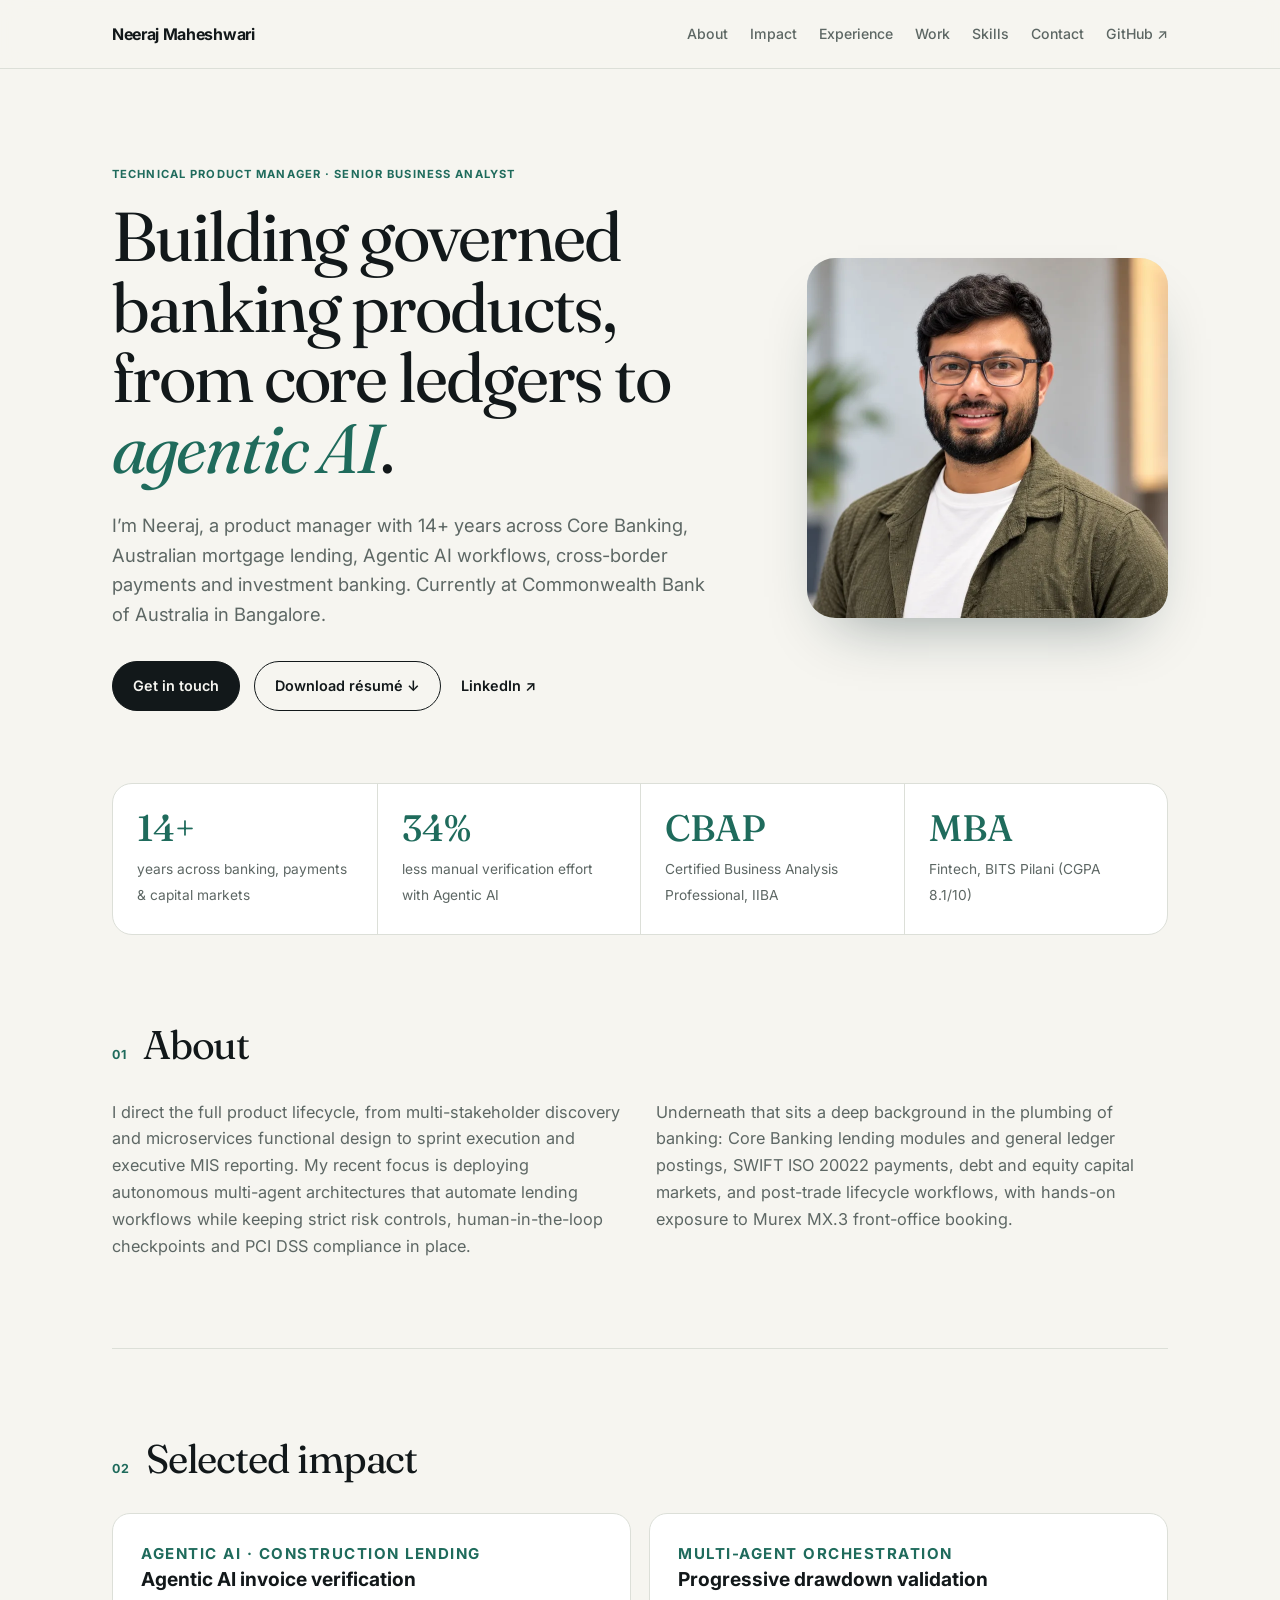
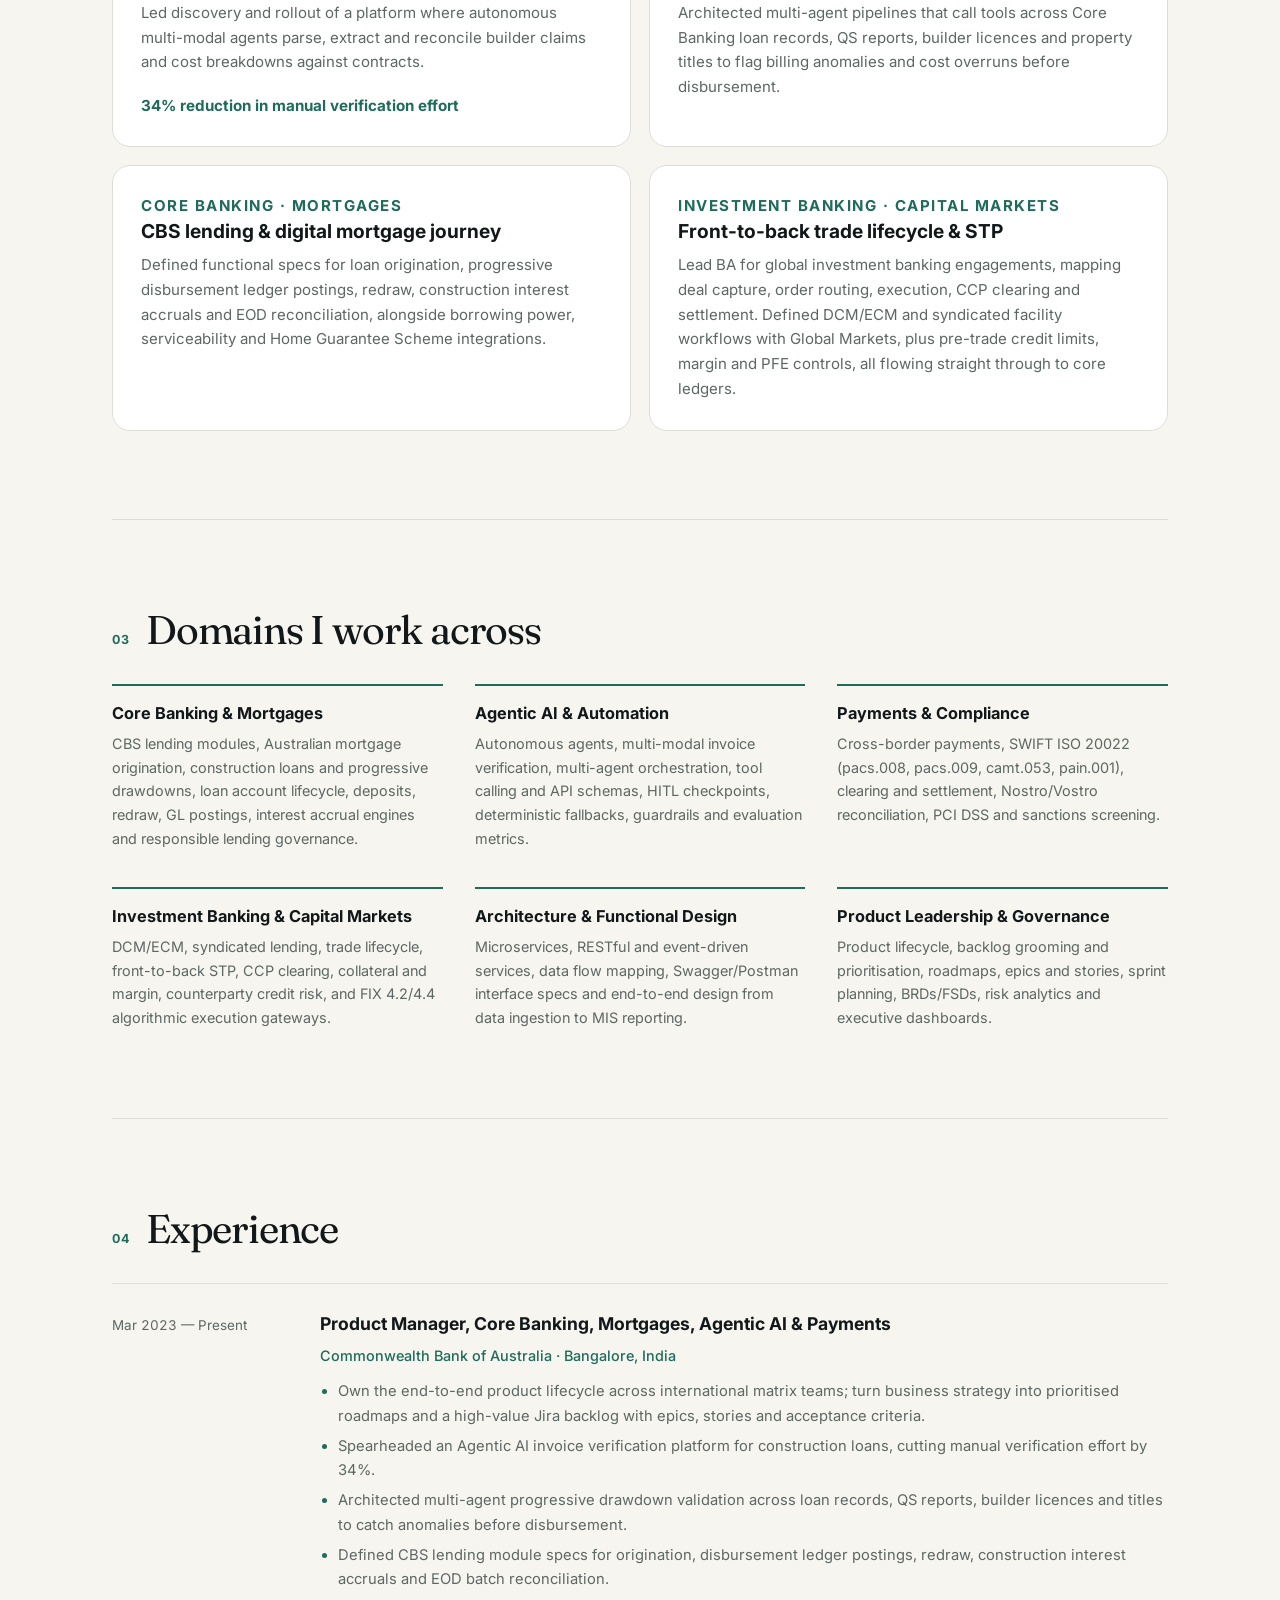
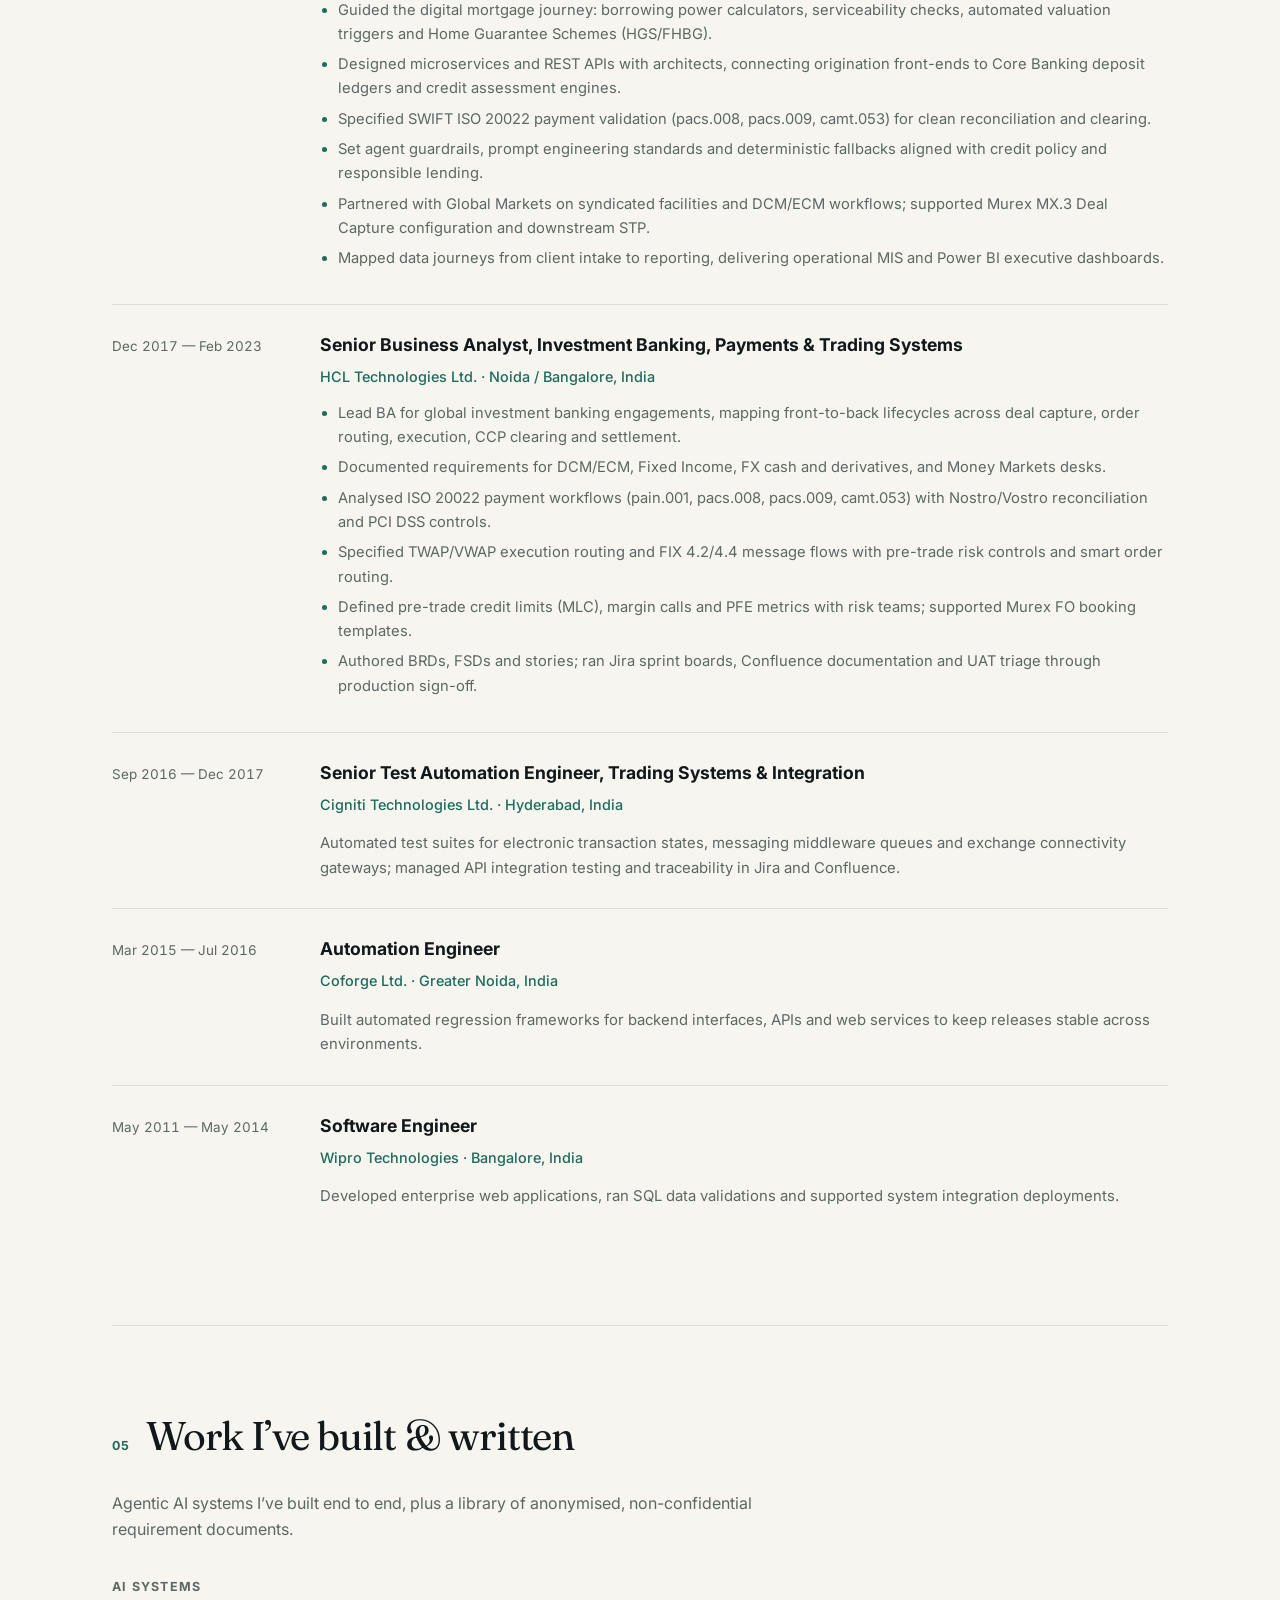
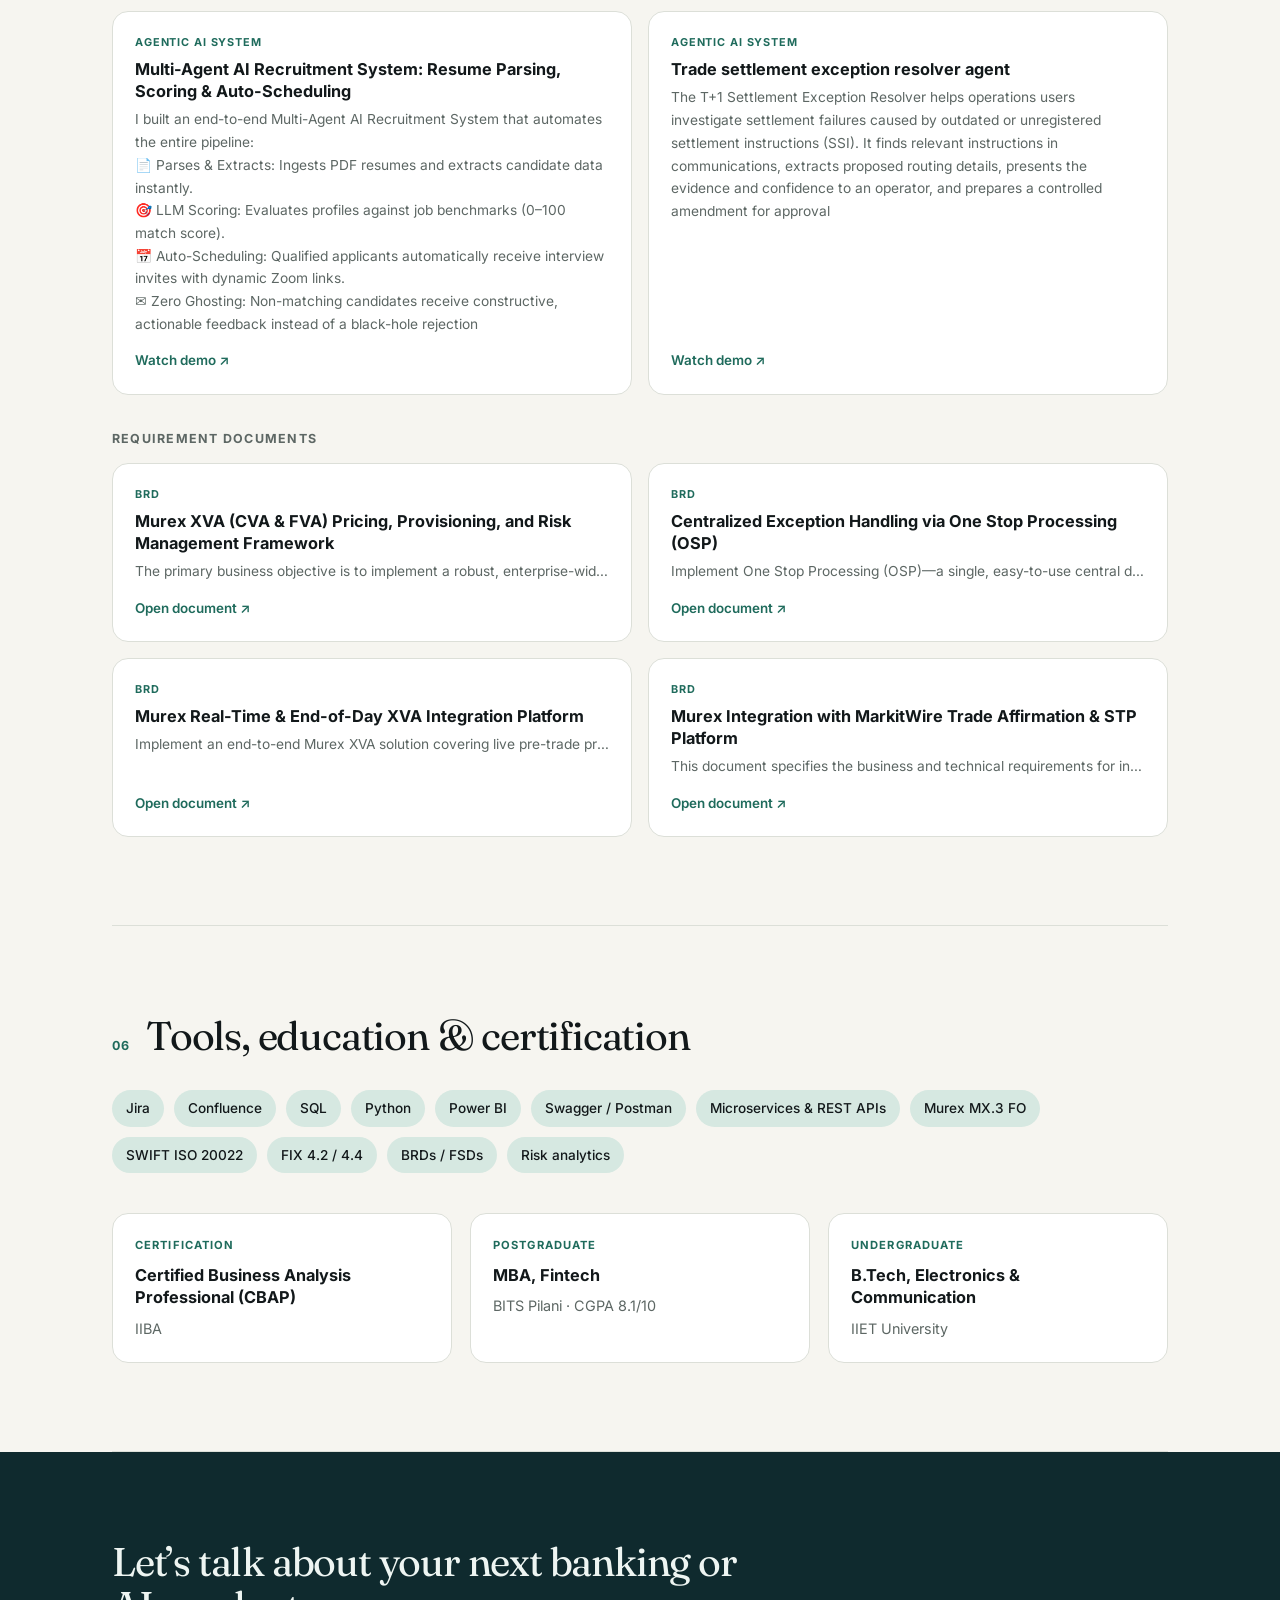
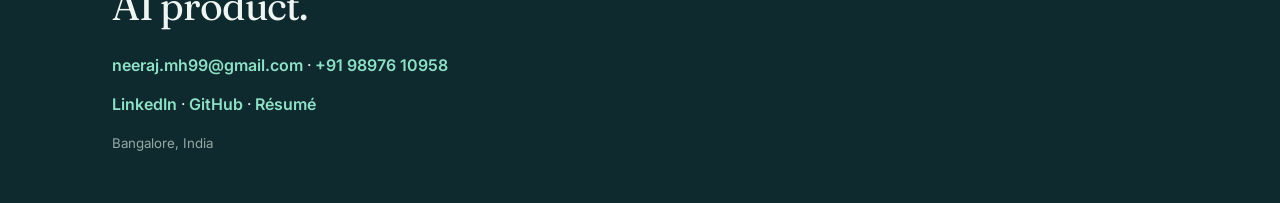
==== commit e00a2de2: "Swap payments impact card for investment banking; one-line requirement doc previews Co-Authored-By: " ====
--- a/index.html
+++ b/index.html
@@ -85,9 +85,9 @@
         <p>Defined functional specs for loan origination, progressive disbursement ledger postings, redraw, construction interest accruals and EOD reconciliation, alongside borrowing power, serviceability and Home Guarantee Scheme integrations.</p>
       </article>
       <article class="impact-card">
-        <p class="card-tag">Payments · ISO 20022</p>
-        <h3>Cross-border payments</h3>
-        <p>Specified validation schemas for SWIFT ISO 20022 messaging (pacs.008, pacs.009, camt.053) to keep debtor and creditor data reconciled and clearing accurate.</p>
+        <p class="card-tag">Investment Banking · Capital Markets</p>
+        <h3>Front-to-back trade lifecycle &amp; STP</h3>
+        <p>Lead BA for global investment banking engagements, mapping deal capture, order routing, execution, CCP clearing and settlement. Defined DCM/ECM and syndicated facility workflows with Global Markets, plus pre-trade credit limits, margin and PFE controls, all flowing straight through to core ledgers.</p>
       </article>
     </div>
   </section>
--- a/styles.css
+++ b/styles.css
@@ -152,3 +152,6 @@
   html { scroll-behavior: auto; }
   .button, .document { transition: none; }
 }
+
+/* Requirement documents show a one-line preview */
+.document-compact span { white-space: nowrap; overflow: hidden; text-overflow: ellipsis; }
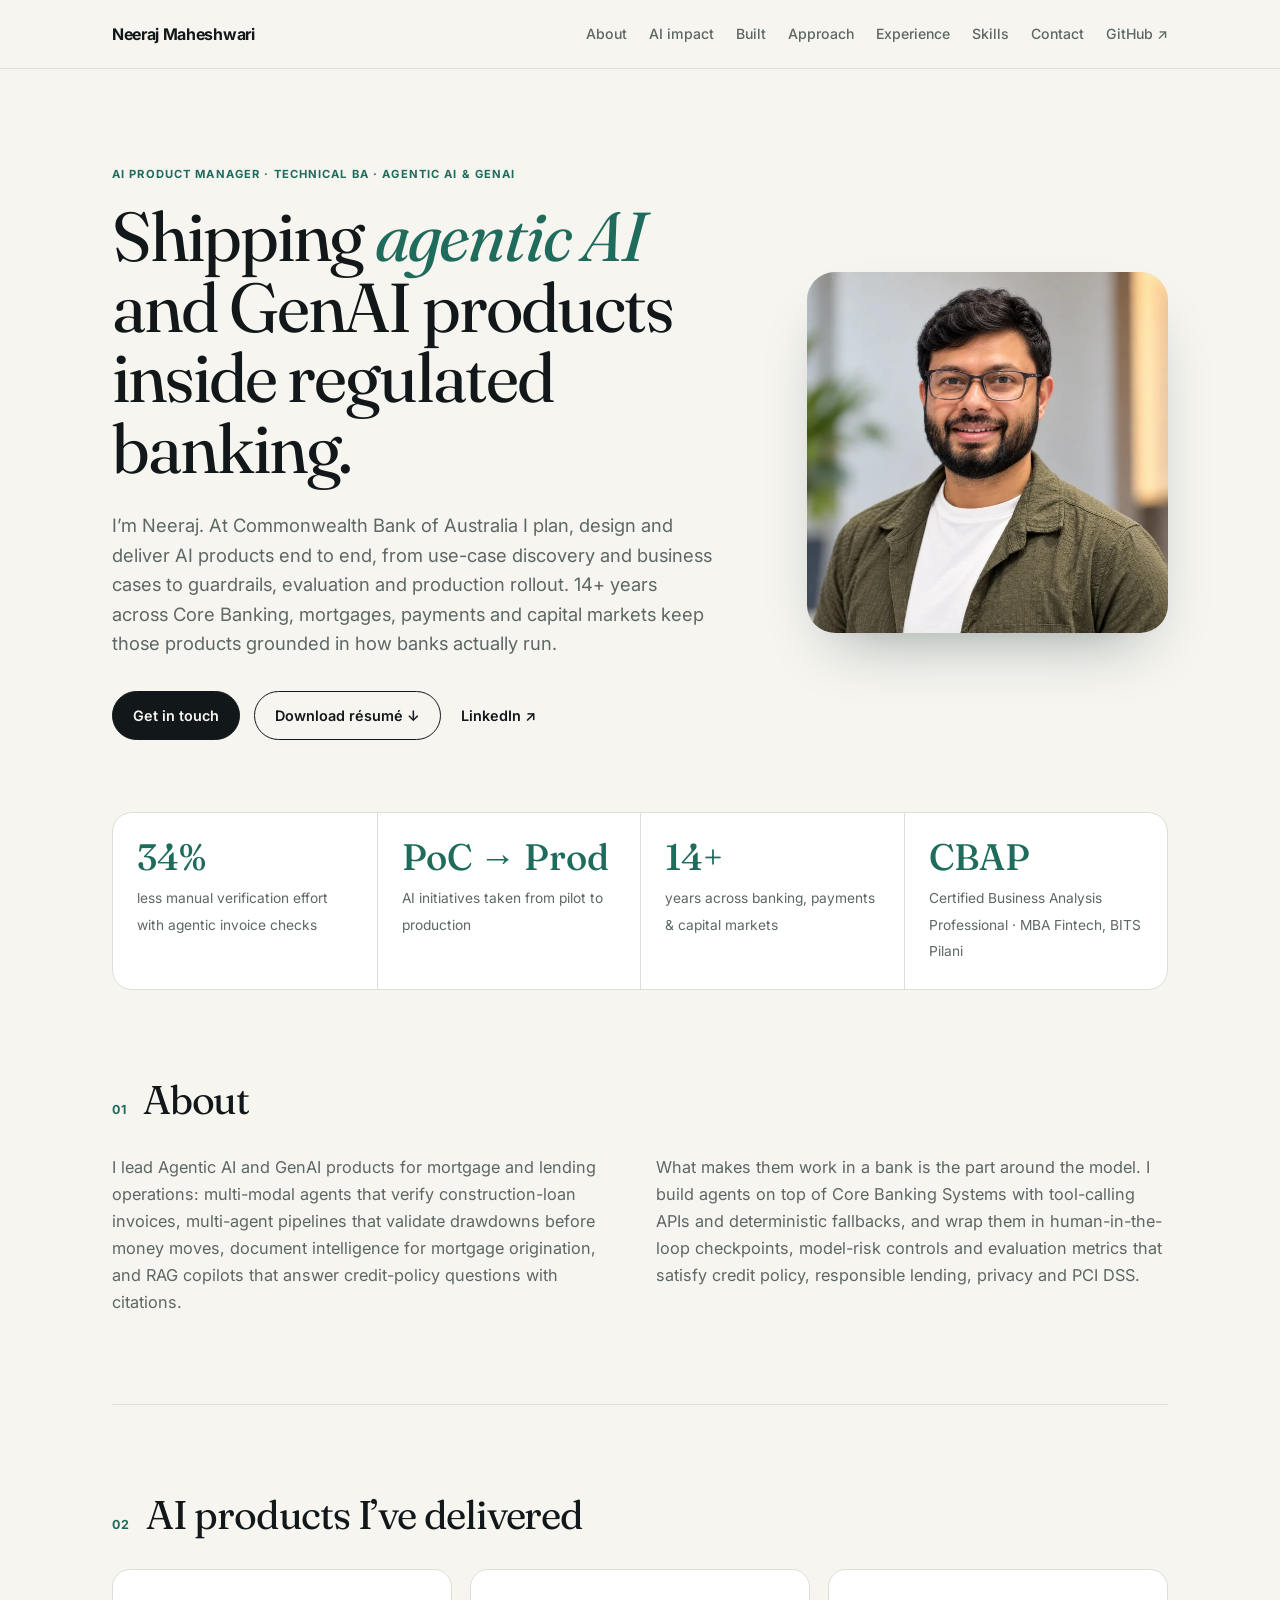
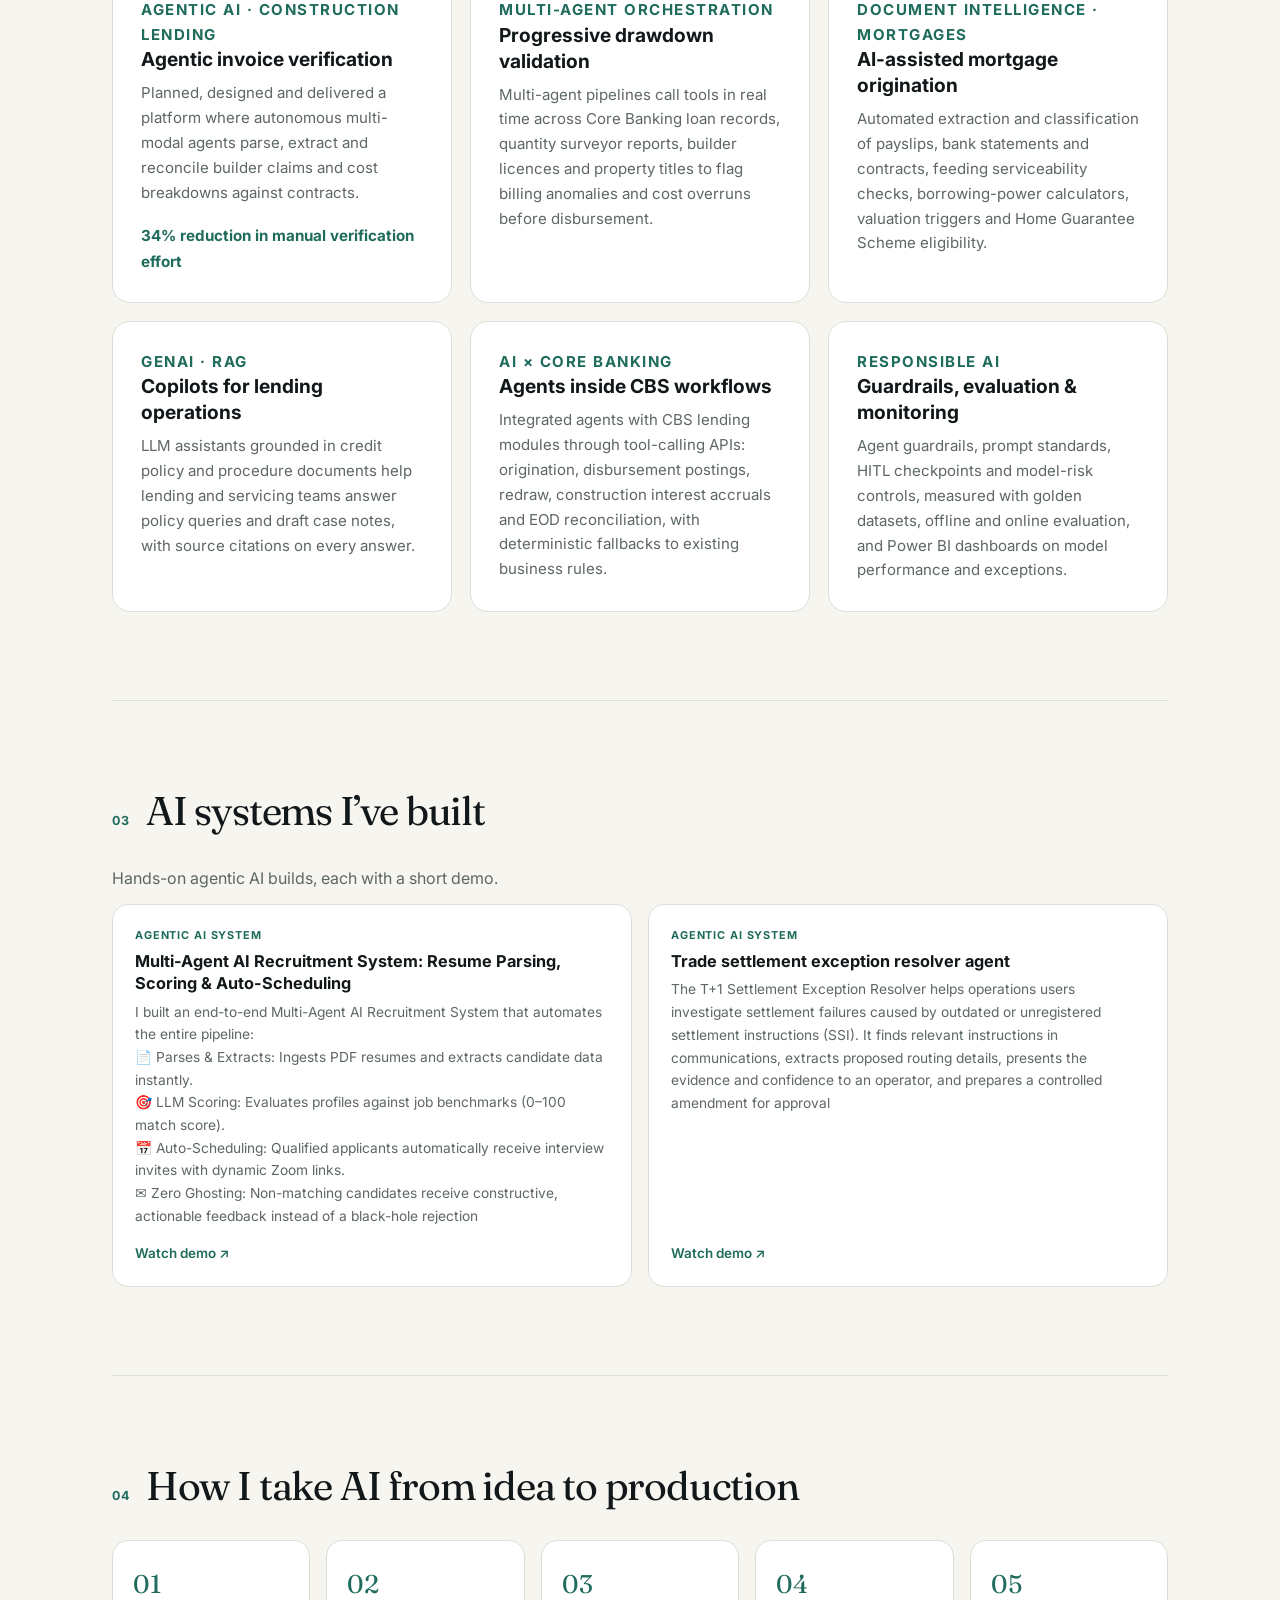
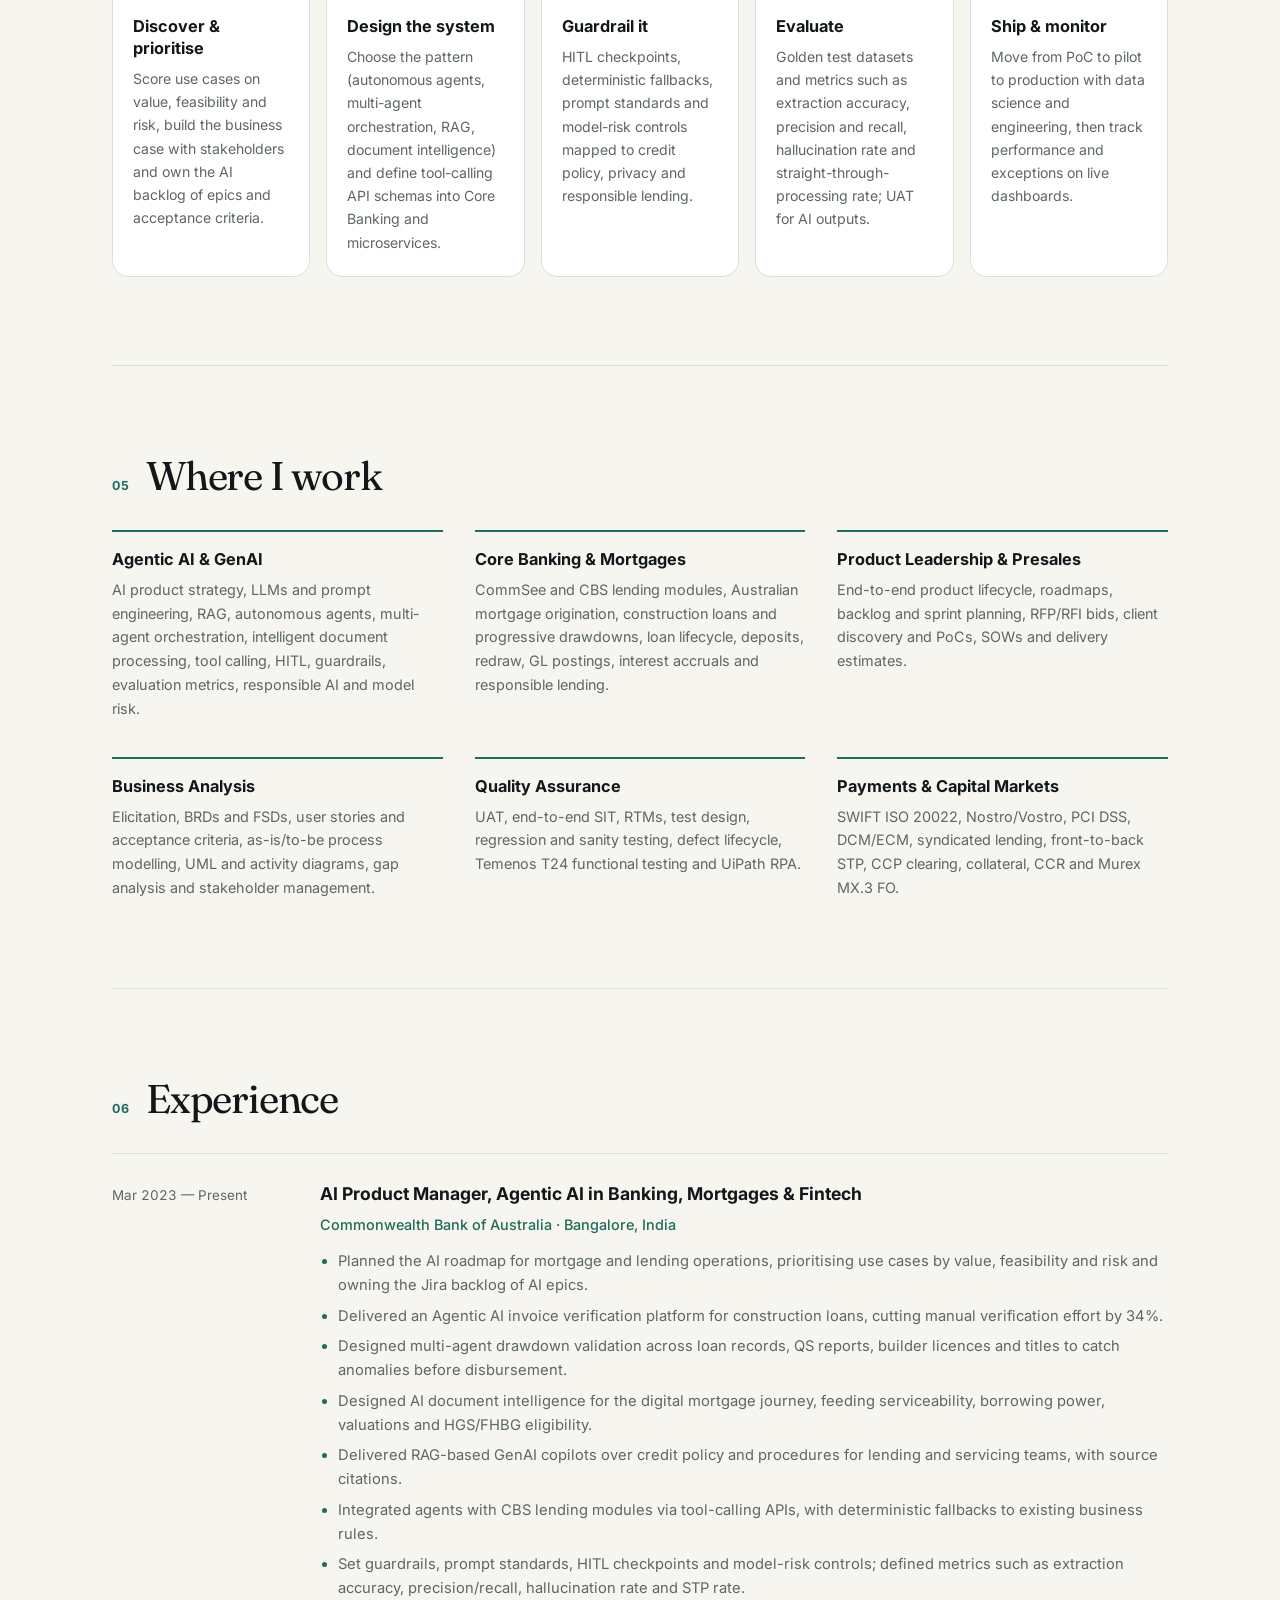
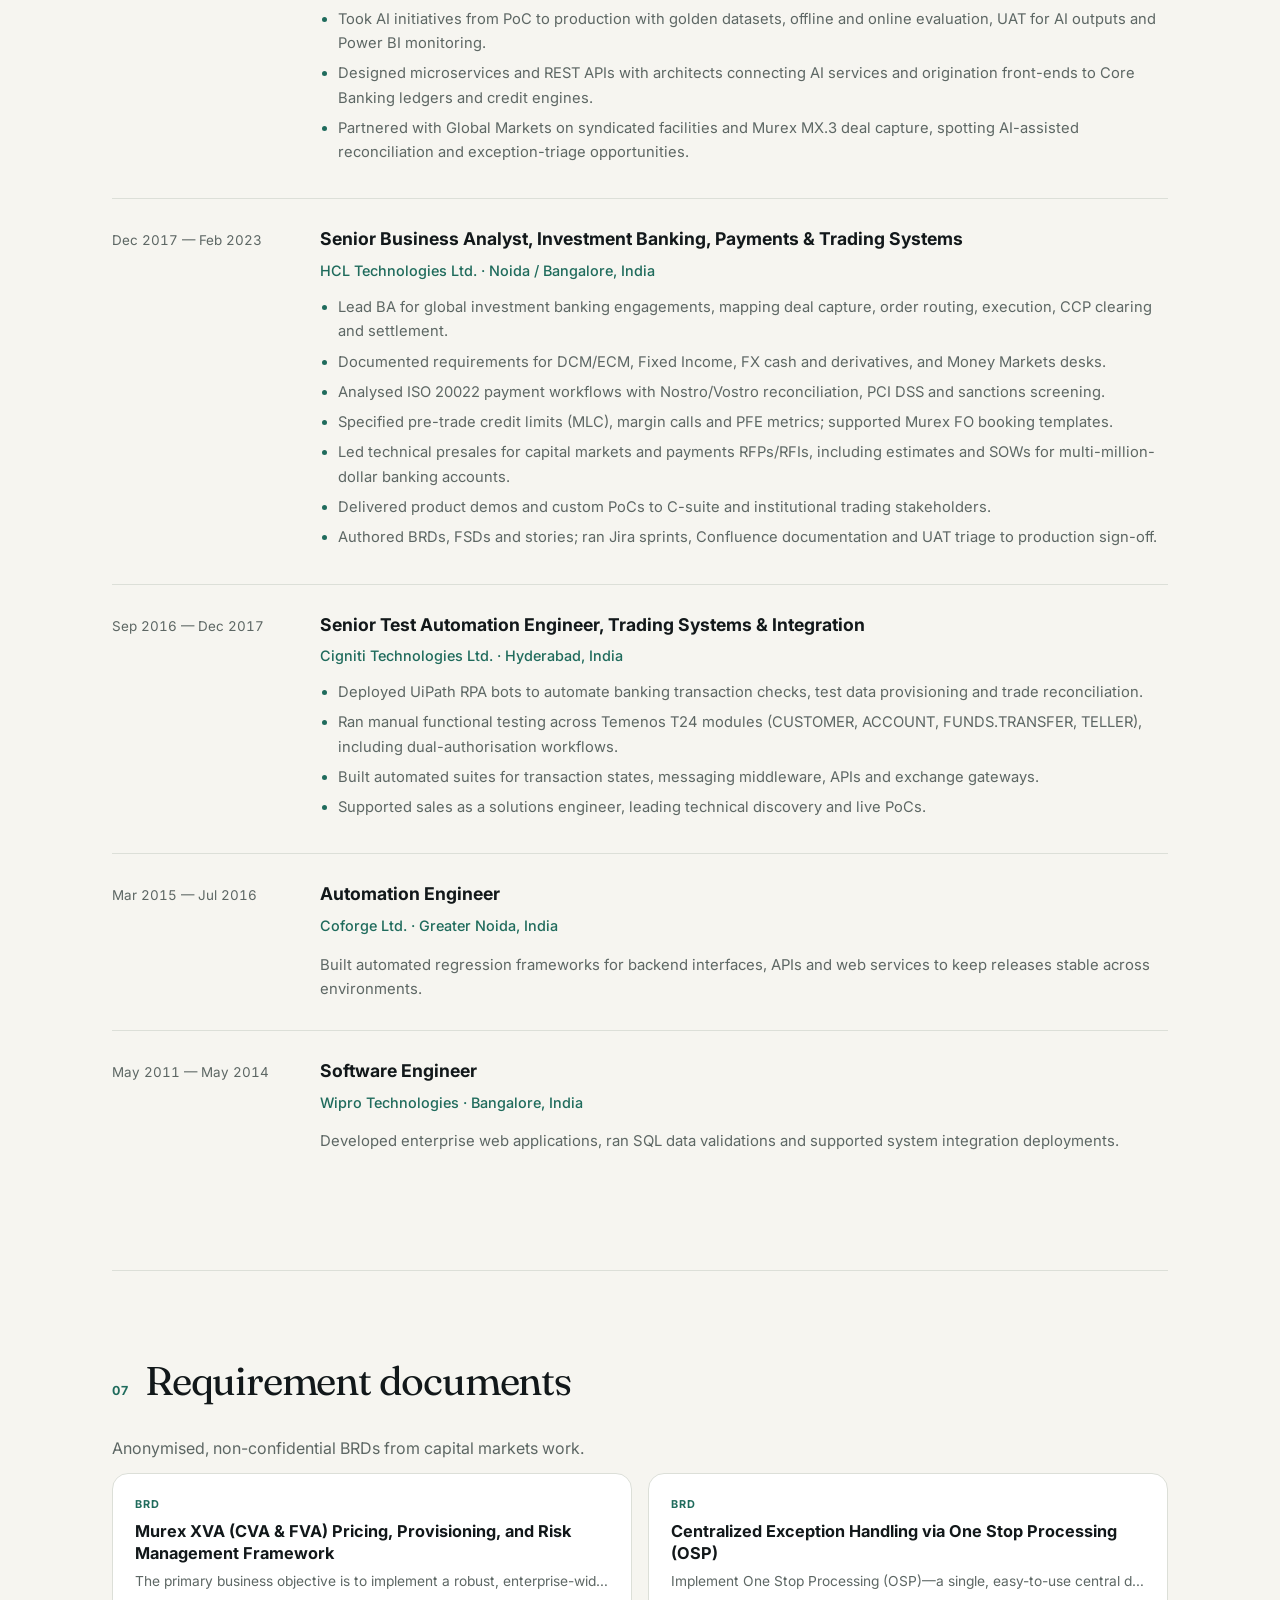
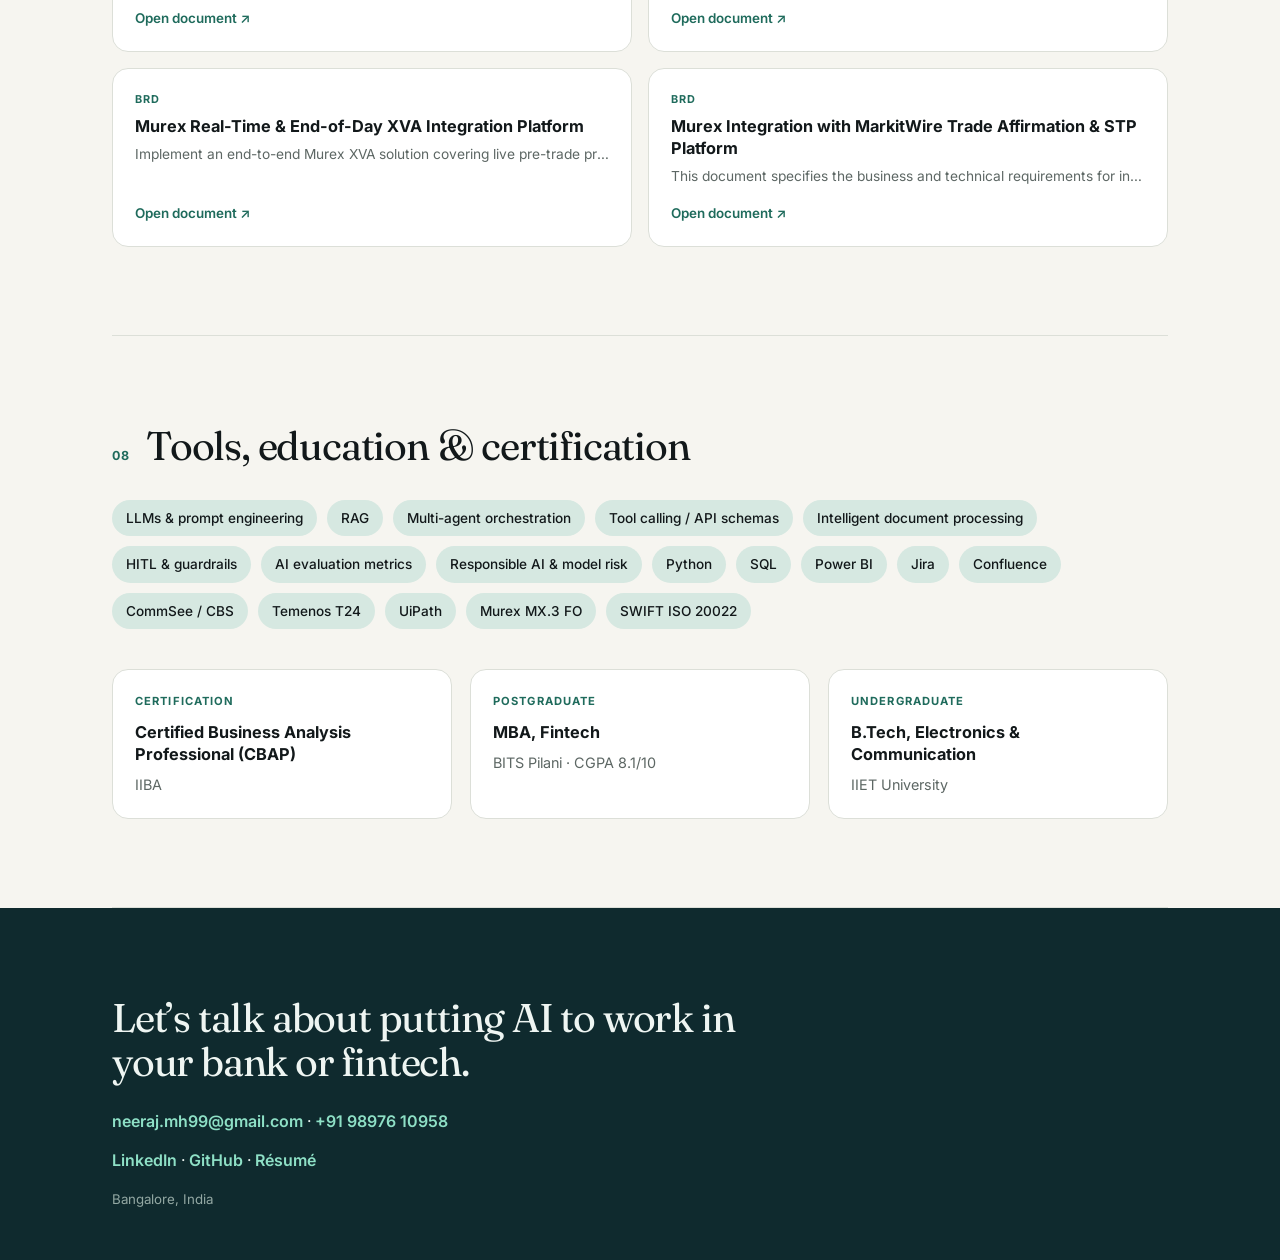
==== commit 24b849f8: "Rework portfolio around AI PM résumé and swap downloadable résumé Leads with Agentic AI and GenAI wo" ====
--- a/index.html
+++ b/index.html
@@ -3,12 +3,12 @@
 <head>
   <meta charset="utf-8">
   <meta name="viewport" content="width=device-width, initial-scale=1">
-  <meta name="description" content="Neeraj Maheshwari is a Technical Product Manager and Senior Business Analyst with 14+ years across Core Banking, Australian mortgages, Agentic AI, cross-border payments and investment banking.">
-  <meta property="og:title" content="Neeraj Maheshwari | Technical Product Manager">
-  <meta property="og:description" content="Core Banking, Mortgages, Agentic AI & Payments. 14+ years turning complex banking problems into governed, shipped products.">
+  <meta name="description" content="Neeraj Maheshwari is an AI Product Manager who plans, designs and ships Agentic AI and GenAI products in banking, mortgages and fintech, with 14+ years across Core Banking, payments and capital markets.">
+  <meta property="og:title" content="Neeraj Maheshwari | AI Product Manager">
+  <meta property="og:description" content="Agentic AI and GenAI products for banking, mortgages and fintech, from use-case discovery to guardrails, evaluation and production.">
   <meta property="og:image" content="assets/images/neeraj-maheshwari.jpg">
   <meta name="theme-color" content="#0f2a2e">
-  <title>Neeraj Maheshwari | Technical Product Manager · Core Banking & Agentic AI</title>
+  <title>Neeraj Maheshwari | AI Product Manager · Agentic AI &amp; GenAI in Banking</title>
   <link rel="preconnect" href="https://fonts.googleapis.com">
   <link rel="preconnect" href="https://fonts.gstatic.com" crossorigin>
   <link href="https://fonts.googleapis.com/css2?family=Fraunces:opsz,wght@9..144,400;9..144,500&family=Inter:wght@400;500;600;700&display=swap" rel="stylesheet">
@@ -20,9 +20,10 @@
     <a class="name" href="#top">Neeraj Maheshwari</a>
     <nav aria-label="Main">
       <a href="#about">About</a>
-      <a href="#impact">Impact</a>
+      <a href="#impact">AI impact</a>
+      <a href="#built">Built</a>
+      <a href="#approach">Approach</a>
       <a href="#experience">Experience</a>
-      <a href="#work">Work</a>
       <a href="#skills">Skills</a>
       <a href="#contact">Contact</a>
       <a href="https://github.com/Neeraj-Mh" target="_blank" rel="noreferrer">GitHub ↗</a>
@@ -33,12 +34,12 @@
 <main id="top">
   <section class="hero">
     <div class="hero-copy">
-      <p class="label">Technical Product Manager · Senior Business Analyst</p>
-      <h1>Building governed banking products, from core ledgers to <em>agentic AI</em>.</h1>
-      <p class="lead">I’m Neeraj, a product manager with 14+ years across Core Banking, Australian mortgage lending, Agentic AI workflows, cross-border payments and investment banking. Currently at Commonwealth Bank of Australia in Bangalore.</p>
+      <p class="label">AI Product Manager · Technical BA · Agentic AI &amp; GenAI</p>
+      <h1>Shipping <em>agentic AI</em> and GenAI products inside regulated banking.</h1>
+      <p class="lead">I’m Neeraj. At Commonwealth Bank of Australia I plan, design and deliver AI products end to end, from use-case discovery and business cases to guardrails, evaluation and production rollout. 14+ years across Core Banking, mortgages, payments and capital markets keep those products grounded in how banks actually run.</p>
       <div class="cta-row">
         <a class="button" href="mailto:neeraj.mh99@gmail.com">Get in touch</a>
-        <a class="button button-ghost" href="assets/resume/Neeraj_Maheshwari_Technical_Product_Manager_Resume.docx" download>Download résumé ↓</a>
+        <a class="button button-ghost" href="assets/resume/Neeraj_Maheshwari_Resume_AI_PM.docx" download>Download résumé ↓</a>
         <a class="plain-link" href="https://www.linkedin.com/in/neeraj-maheshwari-5aa76918" target="_blank" rel="noreferrer">LinkedIn ↗</a>
       </div>
     </div>
@@ -51,78 +52,105 @@
   </section>
 
   <section class="stats" aria-label="Highlights">
+    <div><strong>34%</strong><span>less manual verification effort with agentic invoice checks</span></div>
+    <div><strong>PoC → Prod</strong><span>AI initiatives taken from pilot to production</span></div>
     <div><strong>14+</strong><span>years across banking, payments &amp; capital markets</span></div>
-    <div><strong>34%</strong><span>less manual verification effort with Agentic AI</span></div>
-    <div><strong>CBAP</strong><span>Certified Business Analysis Professional, IIBA</span></div>
-    <div><strong>MBA</strong><span>Fintech, BITS Pilani (CGPA 8.1/10)</span></div>
+    <div><strong>CBAP</strong><span>Certified Business Analysis Professional · MBA Fintech, BITS Pilani</span></div>
   </section>
 
   <section id="about">
     <div class="section-head"><p class="kicker">01</p><h2>About</h2></div>
     <div class="prose">
-      <p>I direct the full product lifecycle, from multi-stakeholder discovery and microservices functional design to sprint execution and executive MIS reporting. My recent focus is deploying autonomous multi-agent architectures that automate lending workflows while keeping strict risk controls, human-in-the-loop checkpoints and PCI DSS compliance in place.</p>
-      <p>Underneath that sits a deep background in the plumbing of banking: Core Banking lending modules and general ledger postings, SWIFT ISO 20022 payments, debt and equity capital markets, and post-trade lifecycle workflows, with hands-on exposure to Murex MX.3 front-office booking.</p>
+      <p>I lead Agentic AI and GenAI products for mortgage and lending operations: multi-modal agents that verify construction-loan invoices, multi-agent pipelines that validate drawdowns before money moves, document intelligence for mortgage origination, and RAG copilots that answer credit-policy questions with citations.</p>
+      <p>What makes them work in a bank is the part around the model. I build agents on top of Core Banking Systems with tool-calling APIs and deterministic fallbacks, and wrap them in human-in-the-loop checkpoints, model-risk controls and evaluation metrics that satisfy credit policy, responsible lending, privacy and PCI DSS.</p>
     </div>
   </section>
 
   <section id="impact">
-    <div class="section-head"><p class="kicker">02</p><h2>Selected impact</h2></div>
+    <div class="section-head"><p class="kicker">02</p><h2>AI products I’ve delivered</h2></div>
     <div class="impact-grid">
       <article class="impact-card">
         <p class="card-tag">Agentic AI · Construction lending</p>
-        <h3>Agentic AI invoice verification</h3>
-        <p>Led discovery and rollout of a platform where autonomous multi-modal agents parse, extract and reconcile builder claims and cost breakdowns against contracts.</p>
+        <h3>Agentic invoice verification</h3>
+        <p>Planned, designed and delivered a platform where autonomous multi-modal agents parse, extract and reconcile builder claims and cost breakdowns against contracts.</p>
         <p class="metric">34% reduction in manual verification effort</p>
       </article>
       <article class="impact-card">
         <p class="card-tag">Multi-agent orchestration</p>
         <h3>Progressive drawdown validation</h3>
-        <p>Architected multi-agent pipelines that call tools across Core Banking loan records, QS reports, builder licences and property titles to flag billing anomalies and cost overruns before disbursement.</p>
-      </article>
-      <article class="impact-card">
-        <p class="card-tag">Core Banking · Mortgages</p>
-        <h3>CBS lending &amp; digital mortgage journey</h3>
-        <p>Defined functional specs for loan origination, progressive disbursement ledger postings, redraw, construction interest accruals and EOD reconciliation, alongside borrowing power, serviceability and Home Guarantee Scheme integrations.</p>
-      </article>
-      <article class="impact-card">
-        <p class="card-tag">Investment Banking · Capital Markets</p>
-        <h3>Front-to-back trade lifecycle &amp; STP</h3>
-        <p>Lead BA for global investment banking engagements, mapping deal capture, order routing, execution, CCP clearing and settlement. Defined DCM/ECM and syndicated facility workflows with Global Markets, plus pre-trade credit limits, margin and PFE controls, all flowing straight through to core ledgers.</p>
-      </article>
-    </div>
+        <p>Multi-agent pipelines call tools in real time across Core Banking loan records, quantity surveyor reports, builder licences and property titles to flag billing anomalies and cost overruns before disbursement.</p>
+      </article>
+      <article class="impact-card">
+        <p class="card-tag">Document intelligence · Mortgages</p>
+        <h3>AI-assisted mortgage origination</h3>
+        <p>Automated extraction and classification of payslips, bank statements and contracts, feeding serviceability checks, borrowing-power calculators, valuation triggers and Home Guarantee Scheme eligibility.</p>
+      </article>
+      <article class="impact-card">
+        <p class="card-tag">GenAI · RAG</p>
+        <h3>Copilots for lending operations</h3>
+        <p>LLM assistants grounded in credit policy and procedure documents help lending and servicing teams answer policy queries and draft case notes, with source citations on every answer.</p>
+      </article>
+      <article class="impact-card">
+        <p class="card-tag">AI × Core Banking</p>
+        <h3>Agents inside CBS workflows</h3>
+        <p>Integrated agents with CBS lending modules through tool-calling APIs: origination, disbursement postings, redraw, construction interest accruals and EOD reconciliation, with deterministic fallbacks to existing business rules.</p>
+      </article>
+      <article class="impact-card">
+        <p class="card-tag">Responsible AI</p>
+        <h3>Guardrails, evaluation &amp; monitoring</h3>
+        <p>Agent guardrails, prompt standards, HITL checkpoints and model-risk controls, measured with golden datasets, offline and online evaluation, and Power BI dashboards on model performance and exceptions.</p>
+      </article>
+    </div>
+  </section>
+
+  <section id="built">
+    <div class="section-head"><p class="kicker">03</p><h2>AI systems I’ve built</h2></div>
+    <p class="intro-text">Hands-on agentic AI builds, each with a short demo.</p>
+    <div id="ai-list" class="card-list"></div>
+  </section>
+
+  <section id="approach">
+    <div class="section-head"><p class="kicker">04</p><h2>How I take AI from idea to production</h2></div>
+    <ol class="steps">
+      <li><h3>Discover &amp; prioritise</h3><p>Score use cases on value, feasibility and risk, build the business case with stakeholders and own the AI backlog of epics and acceptance criteria.</p></li>
+      <li><h3>Design the system</h3><p>Choose the pattern (autonomous agents, multi-agent orchestration, RAG, document intelligence) and define tool-calling API schemas into Core Banking and microservices.</p></li>
+      <li><h3>Guardrail it</h3><p>HITL checkpoints, deterministic fallbacks, prompt standards and model-risk controls mapped to credit policy, privacy and responsible lending.</p></li>
+      <li><h3>Evaluate</h3><p>Golden test datasets and metrics such as extraction accuracy, precision and recall, hallucination rate and straight-through-processing rate; UAT for AI outputs.</p></li>
+      <li><h3>Ship &amp; monitor</h3><p>Move from PoC to pilot to production with data science and engineering, then track performance and exceptions on live dashboards.</p></li>
+    </ol>
   </section>
 
   <section id="domains">
-    <div class="section-head"><p class="kicker">03</p><h2>Domains I work across</h2></div>
+    <div class="section-head"><p class="kicker">05</p><h2>Where I work</h2></div>
     <div class="domain-grid">
-      <div><h3>Core Banking &amp; Mortgages</h3><p>CBS lending modules, Australian mortgage origination, construction loans and progressive drawdowns, loan account lifecycle, deposits, redraw, GL postings, interest accrual engines and responsible lending governance.</p></div>
-      <div><h3>Agentic AI &amp; Automation</h3><p>Autonomous agents, multi-modal invoice verification, multi-agent orchestration, tool calling and API schemas, HITL checkpoints, deterministic fallbacks, guardrails and evaluation metrics.</p></div>
-      <div><h3>Payments &amp; Compliance</h3><p>Cross-border payments, SWIFT ISO 20022 (pacs.008, pacs.009, camt.053, pain.001), clearing and settlement, Nostro/Vostro reconciliation, PCI DSS and sanctions screening.</p></div>
-      <div><h3>Investment Banking &amp; Capital Markets</h3><p>DCM/ECM, syndicated lending, trade lifecycle, front-to-back STP, CCP clearing, collateral and margin, counterparty credit risk, and FIX 4.2/4.4 algorithmic execution gateways.</p></div>
-      <div><h3>Architecture &amp; Functional Design</h3><p>Microservices, RESTful and event-driven services, data flow mapping, Swagger/Postman interface specs and end-to-end design from data ingestion to MIS reporting.</p></div>
-      <div><h3>Product Leadership &amp; Governance</h3><p>Product lifecycle, backlog grooming and prioritisation, roadmaps, epics and stories, sprint planning, BRDs/FSDs, risk analytics and executive dashboards.</p></div>
+      <div><h3>Agentic AI &amp; GenAI</h3><p>AI product strategy, LLMs and prompt engineering, RAG, autonomous agents, multi-agent orchestration, intelligent document processing, tool calling, HITL, guardrails, evaluation metrics, responsible AI and model risk.</p></div>
+      <div><h3>Core Banking &amp; Mortgages</h3><p>CommSee and CBS lending modules, Australian mortgage origination, construction loans and progressive drawdowns, loan lifecycle, deposits, redraw, GL postings, interest accruals and responsible lending.</p></div>
+      <div><h3>Product Leadership &amp; Presales</h3><p>End-to-end product lifecycle, roadmaps, backlog and sprint planning, RFP/RFI bids, client discovery and PoCs, SOWs and delivery estimates.</p></div>
+      <div><h3>Business Analysis</h3><p>Elicitation, BRDs and FSDs, user stories and acceptance criteria, as-is/to-be process modelling, UML and activity diagrams, gap analysis and stakeholder management.</p></div>
+      <div><h3>Quality Assurance</h3><p>UAT, end-to-end SIT, RTMs, test design, regression and sanity testing, defect lifecycle, Temenos T24 functional testing and UiPath RPA.</p></div>
+      <div><h3>Payments &amp; Capital Markets</h3><p>SWIFT ISO 20022, Nostro/Vostro, PCI DSS, DCM/ECM, syndicated lending, front-to-back STP, CCP clearing, collateral, CCR and Murex MX.3 FO.</p></div>
     </div>
   </section>
 
   <section id="experience">
-    <div class="section-head"><p class="kicker">04</p><h2>Experience</h2></div>
+    <div class="section-head"><p class="kicker">06</p><h2>Experience</h2></div>
 
     <article class="job">
       <p class="date">Mar 2023 — Present</p>
       <div>
-        <h3>Product Manager, Core Banking, Mortgages, Agentic AI &amp; Payments</h3>
+        <h3>AI Product Manager, Agentic AI in Banking, Mortgages &amp; Fintech</h3>
         <p class="company">Commonwealth Bank of Australia · Bangalore, India</p>
         <ul>
-          <li>Own the end-to-end product lifecycle across international matrix teams; turn business strategy into prioritised roadmaps and a high-value Jira backlog with epics, stories and acceptance criteria.</li>
-          <li>Spearheaded an Agentic AI invoice verification platform for construction loans, cutting manual verification effort by 34%.</li>
-          <li>Architected multi-agent progressive drawdown validation across loan records, QS reports, builder licences and titles to catch anomalies before disbursement.</li>
-          <li>Defined CBS lending module specs for origination, disbursement ledger postings, redraw, construction interest accruals and EOD batch reconciliation.</li>
-          <li>Guided the digital mortgage journey: borrowing power calculators, serviceability checks, automated valuation triggers and Home Guarantee Schemes (HGS/FHBG).</li>
-          <li>Designed microservices and REST APIs with architects, connecting origination front-ends to Core Banking deposit ledgers and credit assessment engines.</li>
-          <li>Specified SWIFT ISO 20022 payment validation (pacs.008, pacs.009, camt.053) for clean reconciliation and clearing.</li>
-          <li>Set agent guardrails, prompt engineering standards and deterministic fallbacks aligned with credit policy and responsible lending.</li>
-          <li>Partnered with Global Markets on syndicated facilities and DCM/ECM workflows; supported Murex MX.3 Deal Capture configuration and downstream STP.</li>
-          <li>Mapped data journeys from client intake to reporting, delivering operational MIS and Power BI executive dashboards.</li>
+          <li>Planned the AI roadmap for mortgage and lending operations, prioritising use cases by value, feasibility and risk and owning the Jira backlog of AI epics.</li>
+          <li>Delivered an Agentic AI invoice verification platform for construction loans, cutting manual verification effort by 34%.</li>
+          <li>Designed multi-agent drawdown validation across loan records, QS reports, builder licences and titles to catch anomalies before disbursement.</li>
+          <li>Designed AI document intelligence for the digital mortgage journey, feeding serviceability, borrowing power, valuations and HGS/FHBG eligibility.</li>
+          <li>Delivered RAG-based GenAI copilots over credit policy and procedures for lending and servicing teams, with source citations.</li>
+          <li>Integrated agents with CBS lending modules via tool-calling APIs, with deterministic fallbacks to existing business rules.</li>
+          <li>Set guardrails, prompt standards, HITL checkpoints and model-risk controls; defined metrics such as extraction accuracy, precision/recall, hallucination rate and STP rate.</li>
+          <li>Took AI initiatives from PoC to production with golden datasets, offline and online evaluation, UAT for AI outputs and Power BI monitoring.</li>
+          <li>Designed microservices and REST APIs with architects connecting AI services and origination front-ends to Core Banking ledgers and credit engines.</li>
+          <li>Partnered with Global Markets on syndicated facilities and Murex MX.3 deal capture, spotting AI-assisted reconciliation and exception-triage opportunities.</li>
         </ul>
       </div>
     </article>
@@ -133,12 +161,13 @@
         <h3>Senior Business Analyst, Investment Banking, Payments &amp; Trading Systems</h3>
         <p class="company">HCL Technologies Ltd. · Noida / Bangalore, India</p>
         <ul>
-          <li>Lead BA for global investment banking engagements, mapping front-to-back lifecycles across deal capture, order routing, execution, CCP clearing and settlement.</li>
+          <li>Lead BA for global investment banking engagements, mapping deal capture, order routing, execution, CCP clearing and settlement.</li>
           <li>Documented requirements for DCM/ECM, Fixed Income, FX cash and derivatives, and Money Markets desks.</li>
-          <li>Analysed ISO 20022 payment workflows (pain.001, pacs.008, pacs.009, camt.053) with Nostro/Vostro reconciliation and PCI DSS controls.</li>
-          <li>Specified TWAP/VWAP execution routing and FIX 4.2/4.4 message flows with pre-trade risk controls and smart order routing.</li>
-          <li>Defined pre-trade credit limits (MLC), margin calls and PFE metrics with risk teams; supported Murex FO booking templates.</li>
-          <li>Authored BRDs, FSDs and stories; ran Jira sprint boards, Confluence documentation and UAT triage through production sign-off.</li>
+          <li>Analysed ISO 20022 payment workflows with Nostro/Vostro reconciliation, PCI DSS and sanctions screening.</li>
+          <li>Specified pre-trade credit limits (MLC), margin calls and PFE metrics; supported Murex FO booking templates.</li>
+          <li>Led technical presales for capital markets and payments RFPs/RFIs, including estimates and SOWs for multi-million-dollar banking accounts.</li>
+          <li>Delivered product demos and custom PoCs to C-suite and institutional trading stakeholders.</li>
+          <li>Authored BRDs, FSDs and stories; ran Jira sprints, Confluence documentation and UAT triage to production sign-off.</li>
         </ul>
       </div>
     </article>
@@ -148,7 +177,12 @@
       <div>
         <h3>Senior Test Automation Engineer, Trading Systems &amp; Integration</h3>
         <p class="company">Cigniti Technologies Ltd. · Hyderabad, India</p>
-        <p>Automated test suites for electronic transaction states, messaging middleware queues and exchange connectivity gateways; managed API integration testing and traceability in Jira and Confluence.</p>
+        <ul>
+          <li>Deployed UiPath RPA bots to automate banking transaction checks, test data provisioning and trade reconciliation.</li>
+          <li>Ran manual functional testing across Temenos T24 modules (CUSTOMER, ACCOUNT, FUNDS.TRANSFER, TELLER), including dual-authorisation workflows.</li>
+          <li>Built automated suites for transaction states, messaging middleware, APIs and exchange gateways.</li>
+          <li>Supported sales as a solutions engineer, leading technical discovery and live PoCs.</li>
+        </ul>
       </div>
     </article>
 
@@ -171,22 +205,20 @@
     </article>
   </section>
 
-  <section id="work">
-    <div class="section-head"><p class="kicker">05</p><h2>Work I’ve built &amp; written</h2></div>
-    <p class="intro-text">Agentic AI systems I’ve built end to end, plus a library of anonymised, non-confidential requirement documents.</p>
-    <h3 class="sub-head">AI systems</h3>
-    <div id="ai-list" class="card-list"></div>
-    <h3 class="sub-head">Requirement documents</h3>
+  <section id="documents">
+    <div class="section-head"><p class="kicker">07</p><h2>Requirement documents</h2></div>
+    <p class="intro-text">Anonymised, non-confidential BRDs from capital markets work.</p>
     <div id="document-list" class="card-list"></div>
     <!-- To add work, upload it to assets/projects and add its details to projects.json. -->
   </section>
 
   <section id="skills">
-    <div class="section-head"><p class="kicker">06</p><h2>Tools, education &amp; certification</h2></div>
+    <div class="section-head"><p class="kicker">08</p><h2>Tools, education &amp; certification</h2></div>
     <ul class="tags">
-      <li>Jira</li><li>Confluence</li><li>SQL</li><li>Python</li><li>Power BI</li><li>Swagger / Postman</li>
-      <li>Microservices &amp; REST APIs</li><li>Murex MX.3 FO</li><li>SWIFT ISO 20022</li><li>FIX 4.2 / 4.4</li>
-      <li>BRDs / FSDs</li><li>Risk analytics</li>
+      <li>LLMs &amp; prompt engineering</li><li>RAG</li><li>Multi-agent orchestration</li><li>Tool calling / API schemas</li>
+      <li>Intelligent document processing</li><li>HITL &amp; guardrails</li><li>AI evaluation metrics</li><li>Responsible AI &amp; model risk</li>
+      <li>Python</li><li>SQL</li><li>Power BI</li><li>Jira</li><li>Confluence</li>
+      <li>CommSee / CBS</li><li>Temenos T24</li><li>UiPath</li><li>Murex MX.3 FO</li><li>SWIFT ISO 20022</li>
     </ul>
     <div class="edu-grid">
       <div><p class="card-tag">Certification</p><h3>Certified Business Analysis Professional (CBAP)</h3><p>IIBA</p></div>
@@ -198,9 +230,9 @@
 
 <footer id="contact">
   <div class="footer-inner">
-    <h2>Let’s talk about your next banking or AI product.</h2>
+    <h2>Let’s talk about putting AI to work in your bank or fintech.</h2>
     <p><a href="mailto:neeraj.mh99@gmail.com">neeraj.mh99@gmail.com</a> · <a href="tel:+919897610958">+91 98976 10958</a></p>
-    <p><a href="https://www.linkedin.com/in/neeraj-maheshwari-5aa76918" target="_blank" rel="noreferrer">LinkedIn</a> · <a href="https://github.com/Neeraj-Mh" target="_blank" rel="noreferrer">GitHub</a> · <a href="assets/resume/Neeraj_Maheshwari_Technical_Product_Manager_Resume.docx" download>Résumé</a></p>
+    <p><a href="https://www.linkedin.com/in/neeraj-maheshwari-5aa76918" target="_blank" rel="noreferrer">LinkedIn</a> · <a href="https://github.com/Neeraj-Mh" target="_blank" rel="noreferrer">GitHub</a> · <a href="assets/resume/Neeraj_Maheshwari_Resume_AI_PM.docx" download>Résumé</a></p>
     <small>Bangalore, India</small>
   </div>
 </footer>
--- a/styles.css
+++ b/styles.css
@@ -79,12 +79,18 @@
 .prose p { margin: 0; color: var(--muted); font-size: 1.02rem; }
 
 /* Impact */
-.impact-grid { display: grid; grid-template-columns: repeat(2, 1fr); gap: 18px; }
+.impact-grid { display: grid; grid-template-columns: repeat(3, 1fr); gap: 18px; }
 .impact-card { background: var(--surface); border: 1px solid var(--line); border-radius: 18px; padding: 28px; display: flex; flex-direction: column; }
 .impact-card h3 { font-size: 1.2rem; }
 .impact-card p { margin: 0; color: var(--muted); font-size: .94rem; }
 .impact-card .card-tag { color: var(--accent); }
 .impact-card .metric { margin-top: auto; padding-top: 18px; color: var(--accent); font-weight: 700; font-size: .95rem; }
+
+/* Approach */
+.steps { list-style: none; padding: 0; margin: 0; display: grid; grid-template-columns: repeat(5, 1fr); gap: 16px; counter-reset: step; }
+.steps li { counter-increment: step; background: var(--surface); border: 1px solid var(--line); border-radius: 16px; padding: 22px 20px; }
+.steps li::before { content: counter(step, decimal-leading-zero); display: block; font-family: var(--serif); font-size: 1.6rem; color: var(--accent); margin-bottom: 10px; }
+.steps p { margin: 0; font-size: .88rem; color: var(--muted); }
 
 /* Domains */
 .domain-grid { display: grid; grid-template-columns: repeat(3, 1fr); gap: 36px 32px; }
@@ -129,6 +135,7 @@
 footer small { color: #93a8a3; }
 
 @media (max-width: 900px) {
+  .impact-grid, .steps { grid-template-columns: 1fr 1fr; }
   .domain-grid, .edu-grid { grid-template-columns: 1fr 1fr; }
   .stats { grid-template-columns: 1fr 1fr; }
   .stats div:nth-child(3) { border-left: 0; }
@@ -142,7 +149,7 @@
   .hero { grid-template-columns: 1fr; gap: 36px; padding: 48px 0; }
   .portrait-wrap { max-width: 320px; }
   main section { padding: 60px 0; }
-  .prose, .impact-grid, .domain-grid, .card-list, .edu-grid { grid-template-columns: 1fr; }
+  .prose, .impact-grid, .steps, .domain-grid, .card-list, .edu-grid { grid-template-columns: 1fr; }
   .job { grid-template-columns: 1fr; gap: 6px; }
   .stats span { font-size: .8rem; }
   .stats strong { font-size: 1.9rem; }
@@ -154,4 +161,5 @@
 }
 
 /* Requirement documents show a one-line preview */
+.document-compact { min-width: 0; }
 .document-compact span { white-space: nowrap; overflow: hidden; text-overflow: ellipsis; }
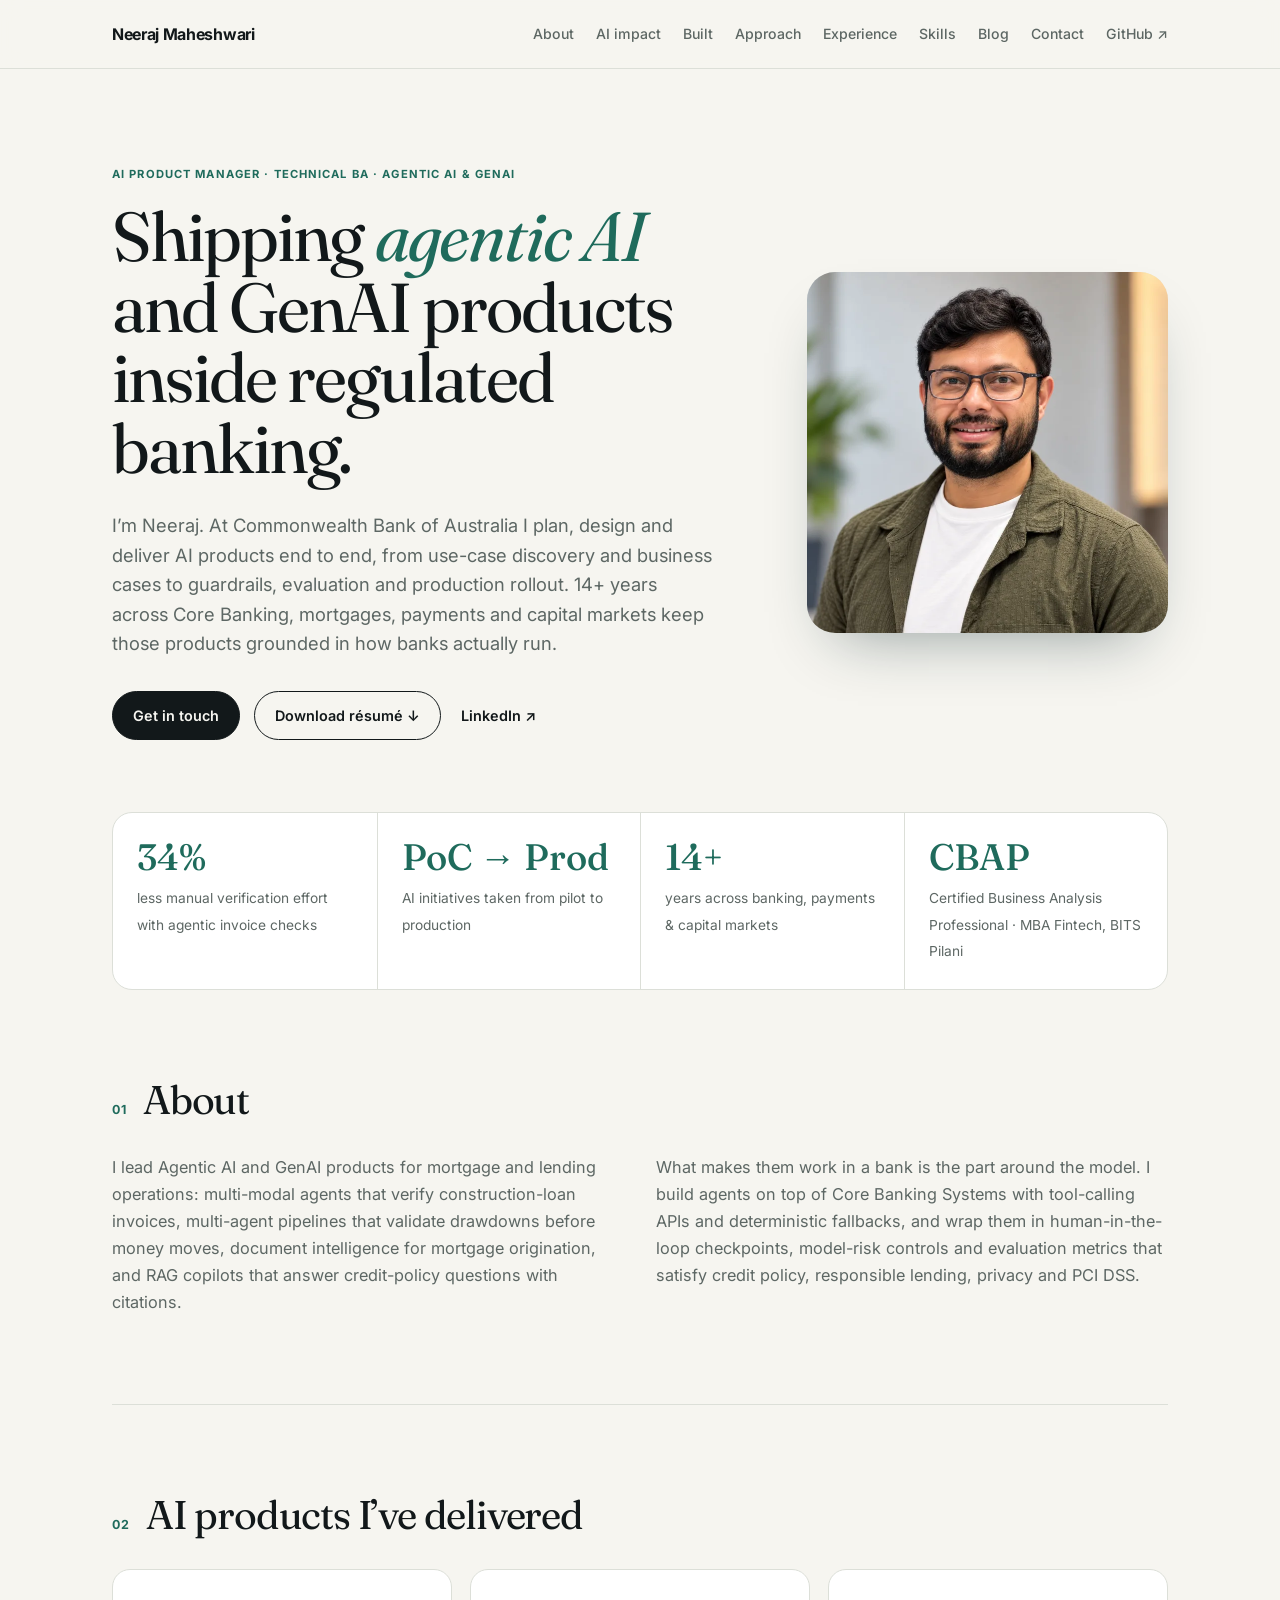
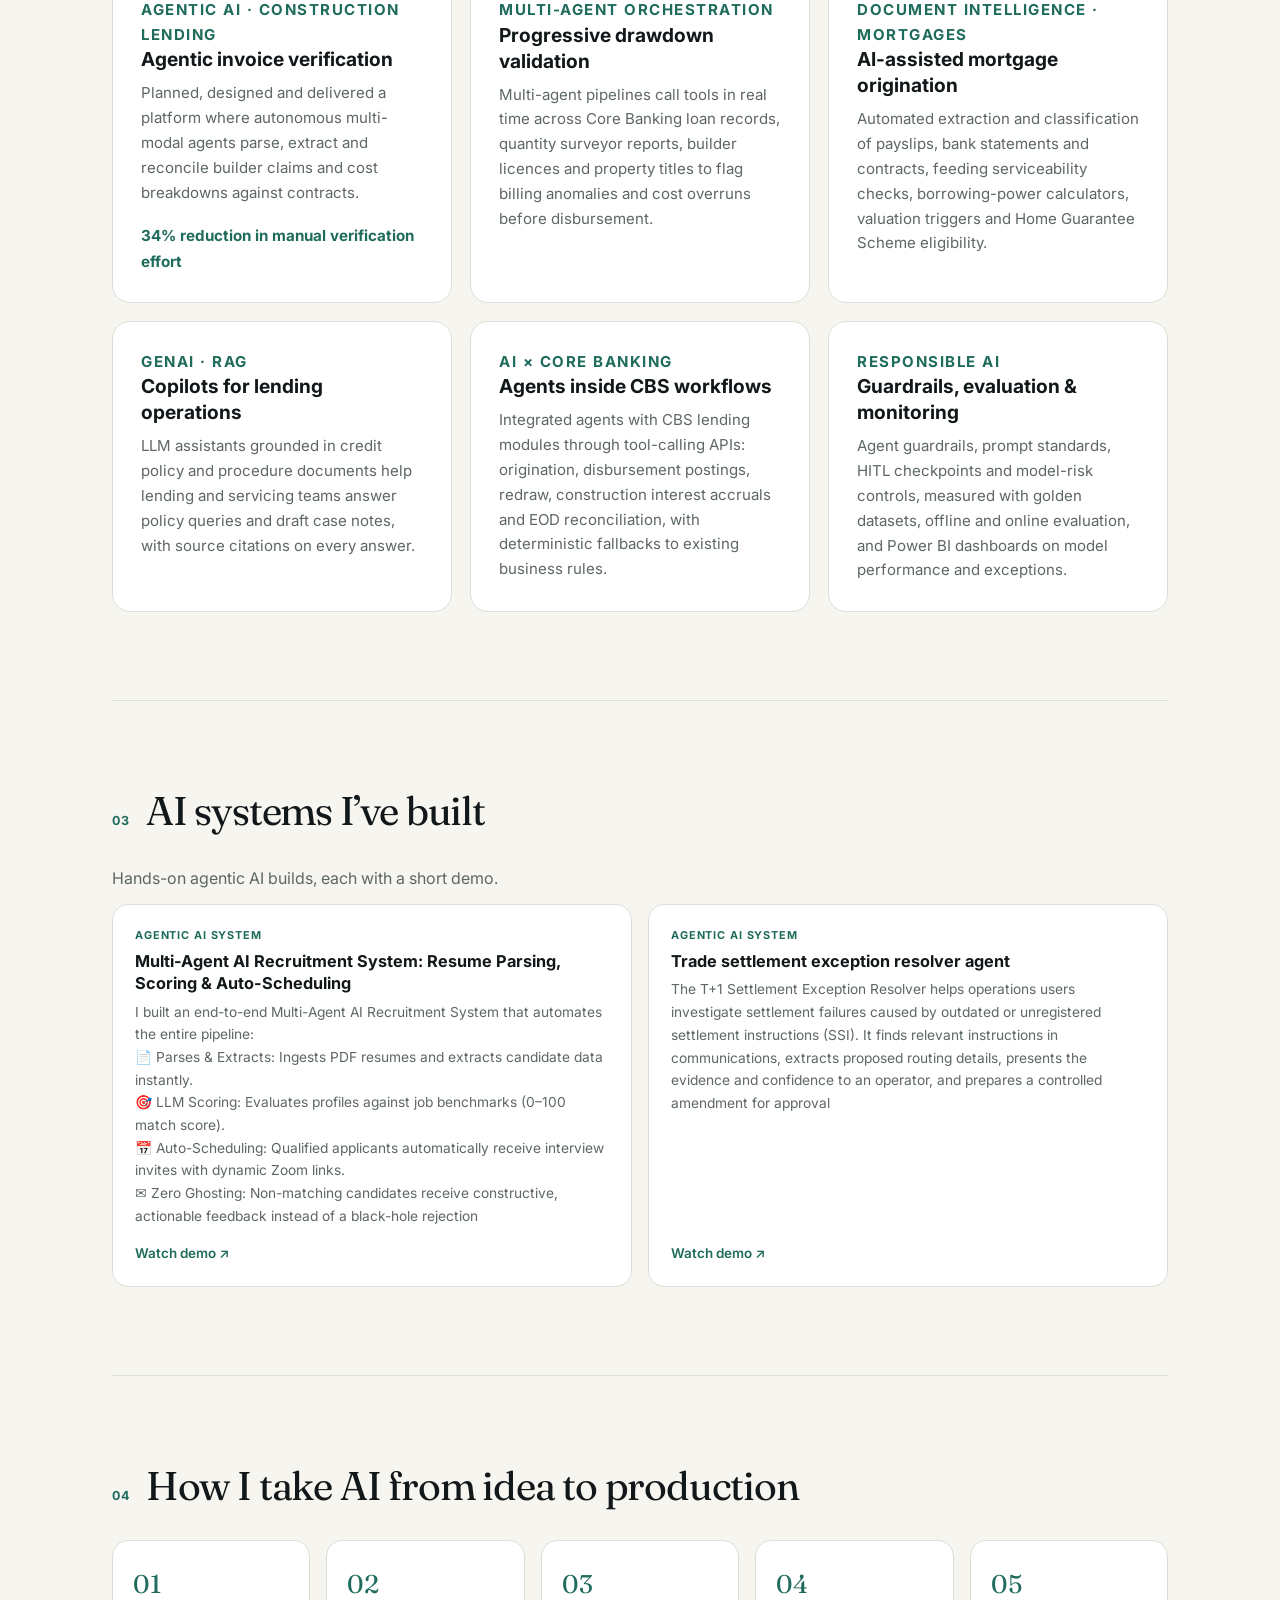
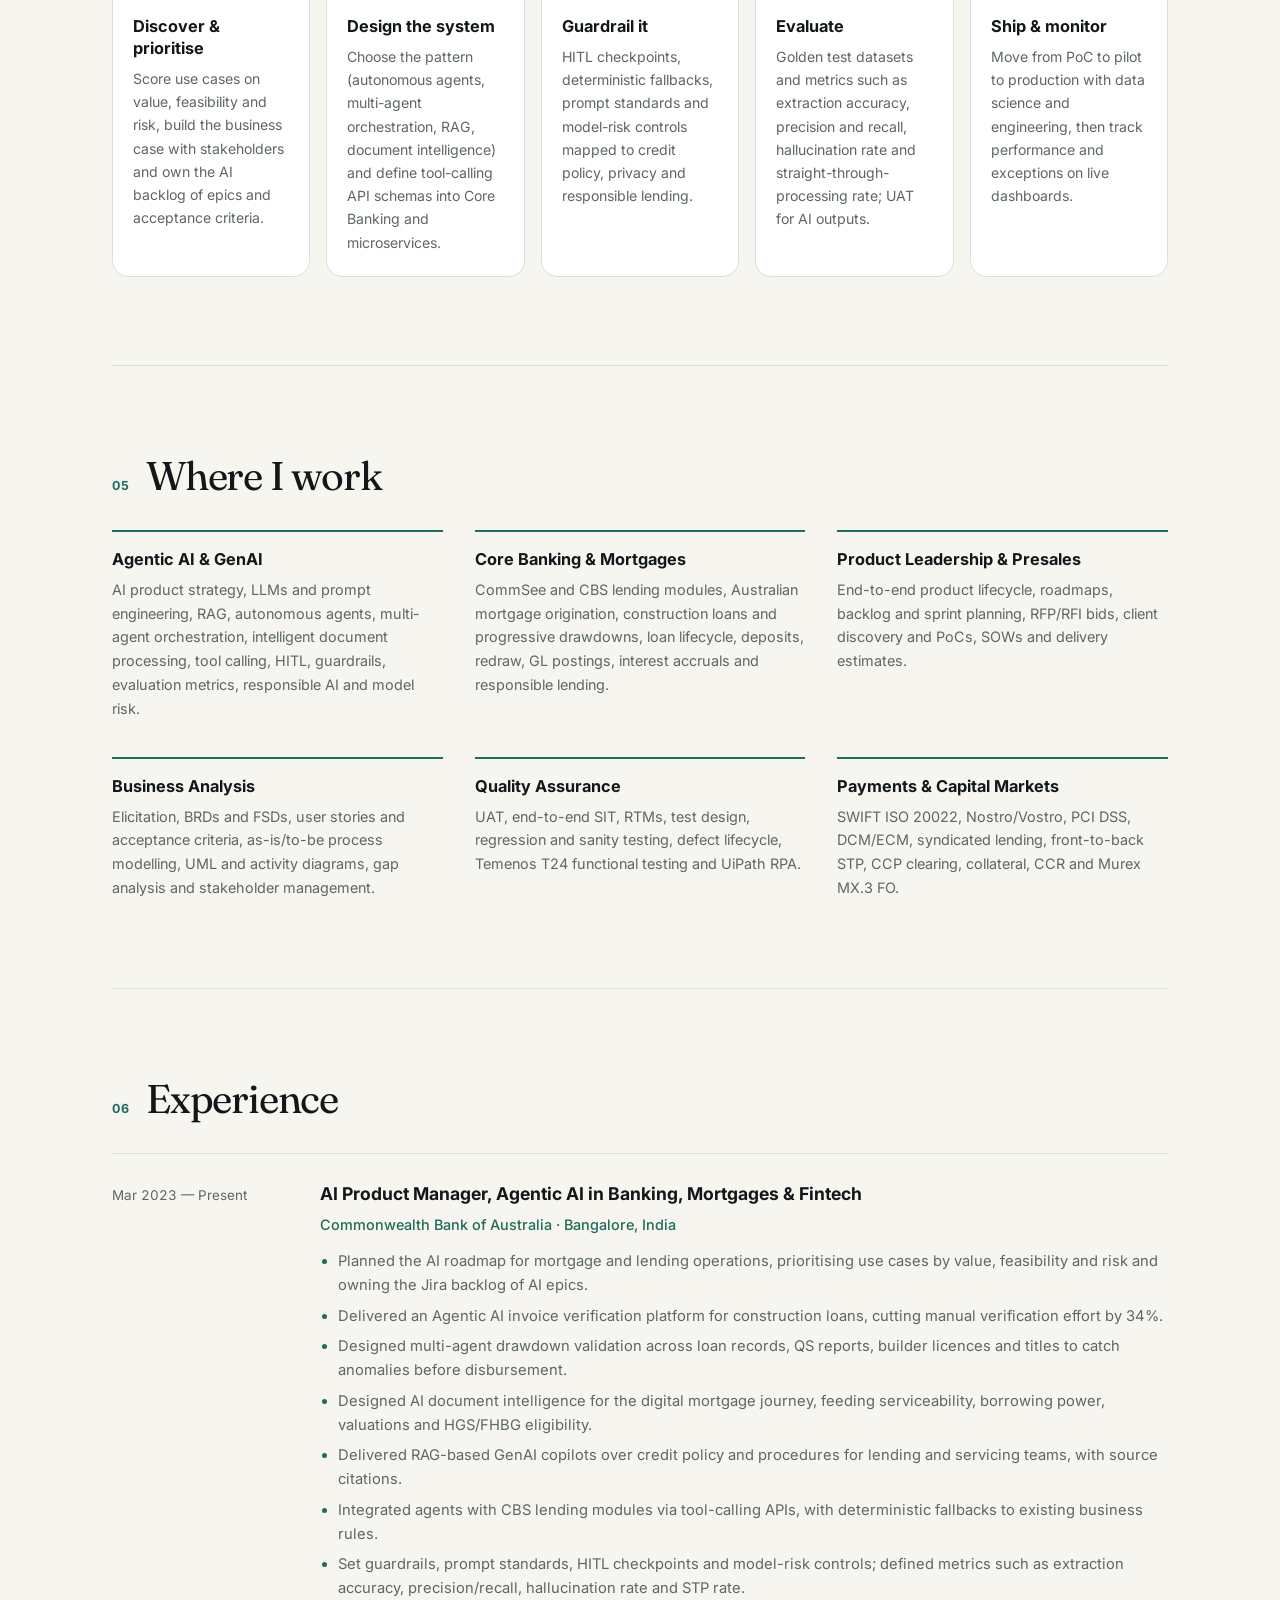
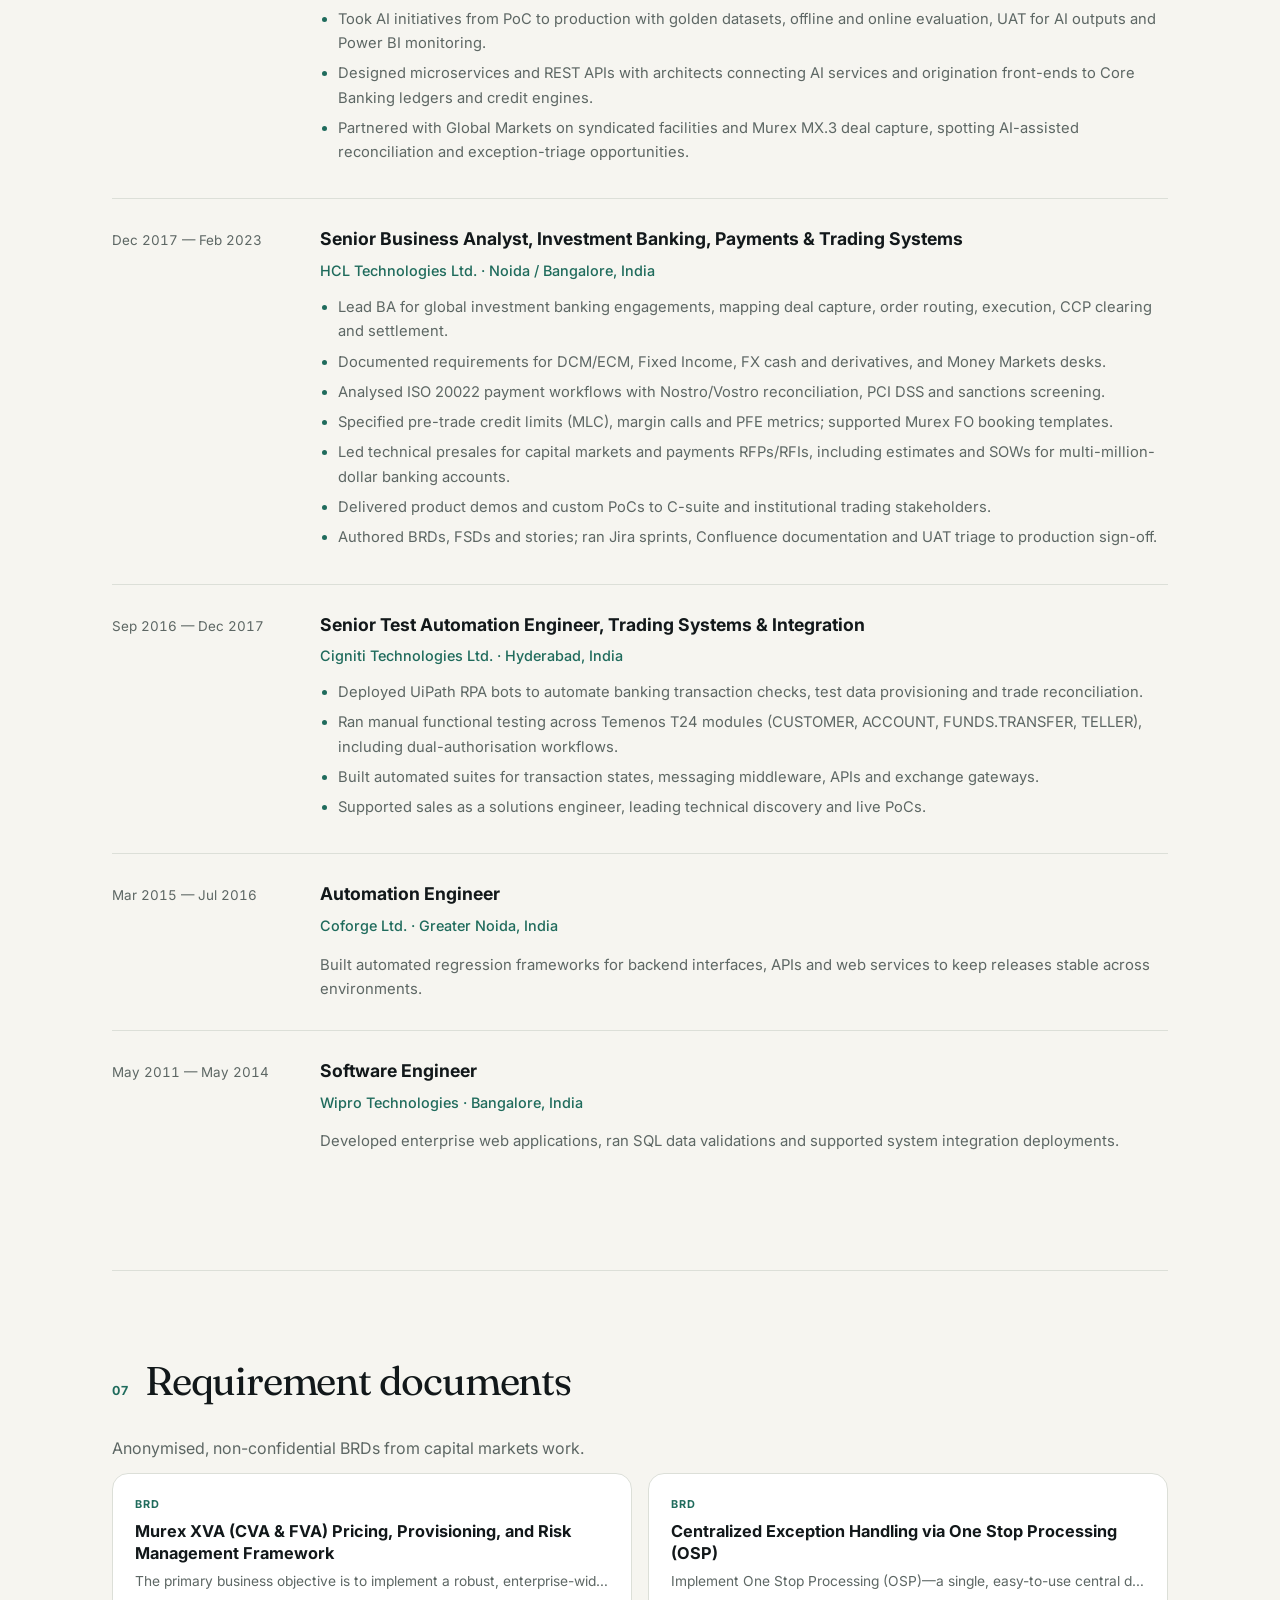
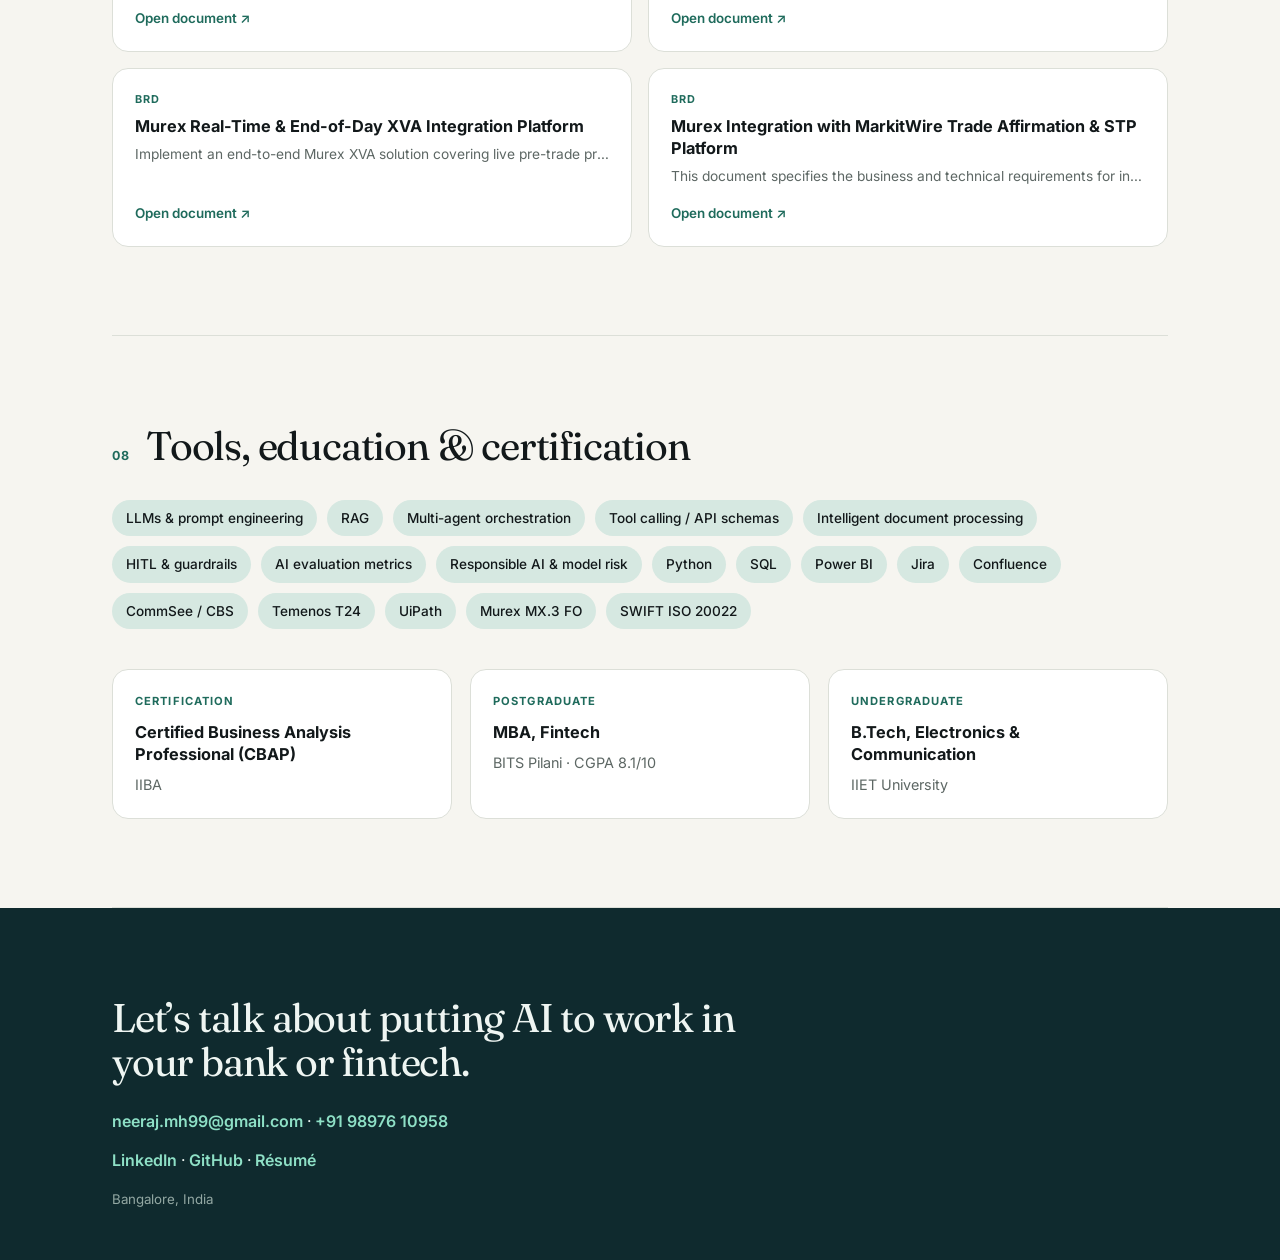
==== commit b1b87d0f: "Add blog with post: Prompt, RAG or fine-tune? A decision framework for LLM products Co-Authored-By: " ====
--- a/index.html
+++ b/index.html
@@ -25,6 +25,7 @@
       <a href="#approach">Approach</a>
       <a href="#experience">Experience</a>
       <a href="#skills">Skills</a>
+      <a href="blog/">Blog</a>
       <a href="#contact">Contact</a>
       <a href="https://github.com/Neeraj-Mh" target="_blank" rel="noreferrer">GitHub ↗</a>
     </nav>
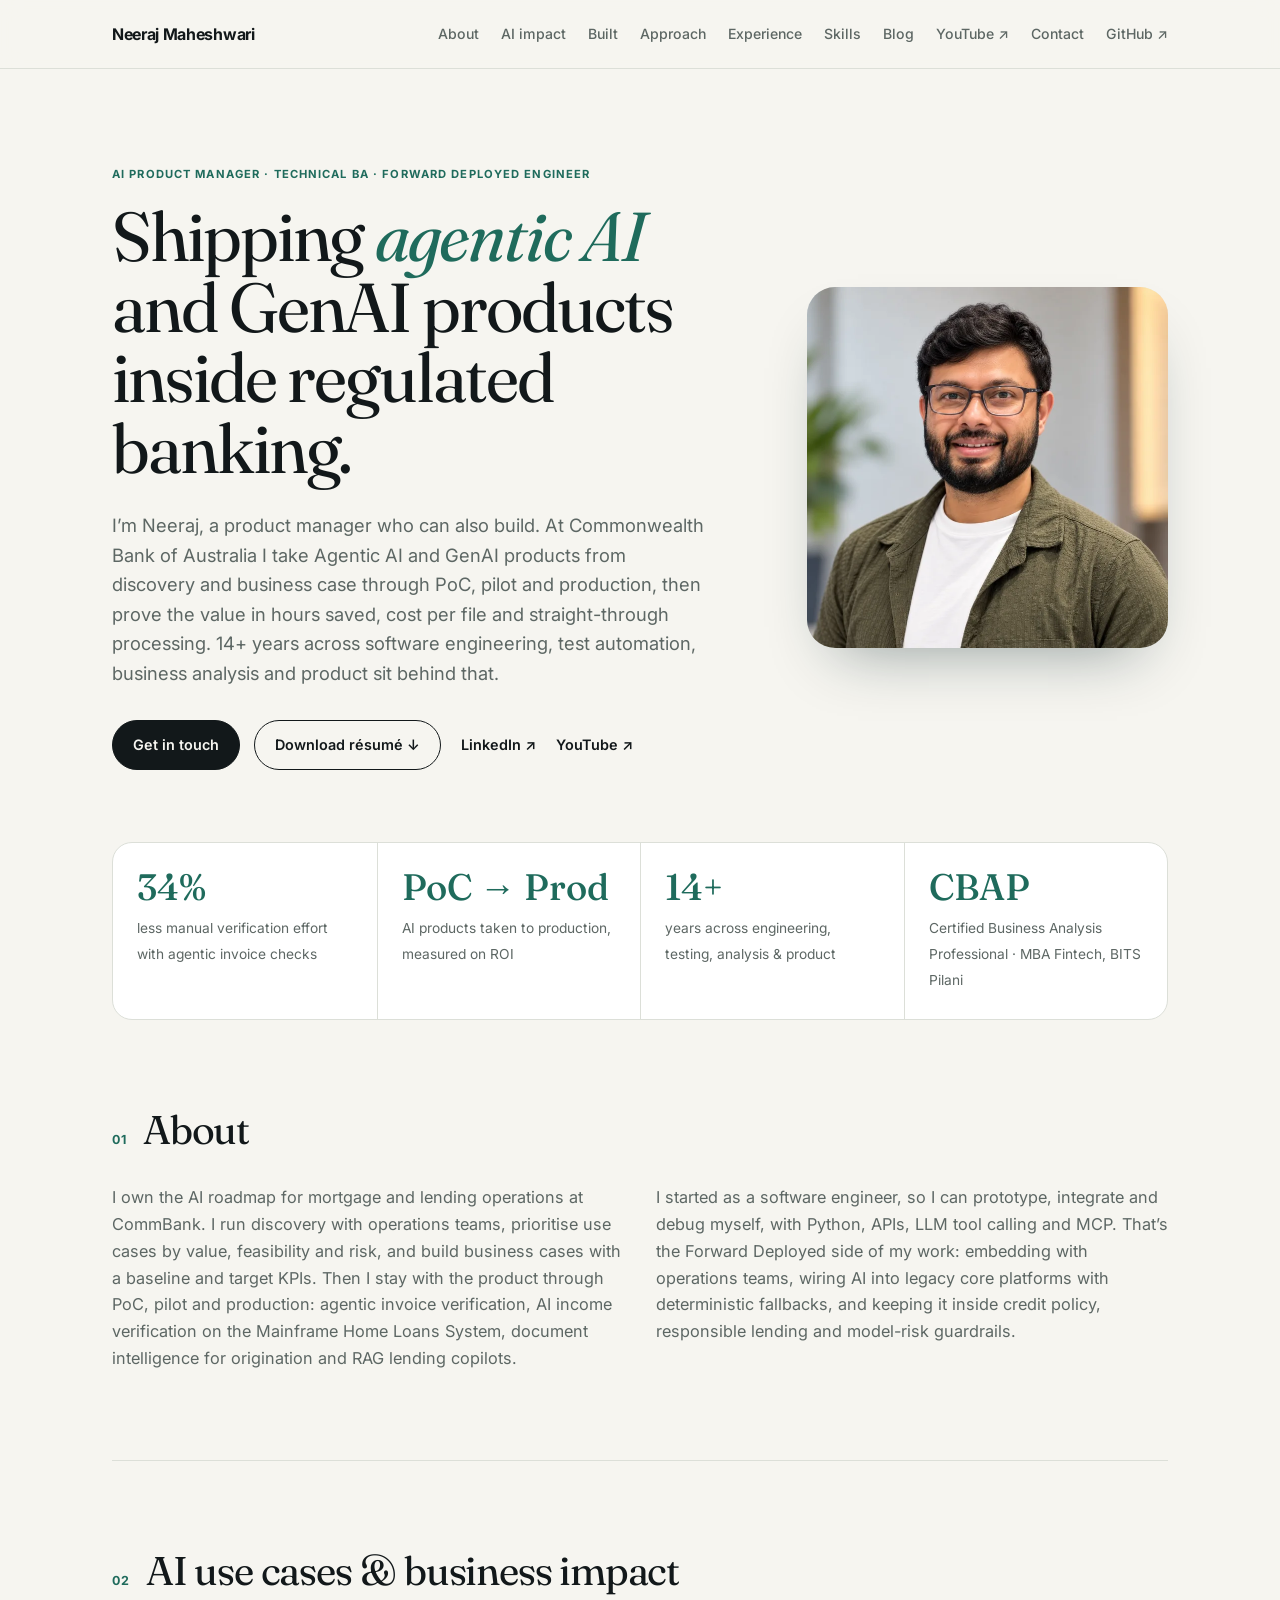
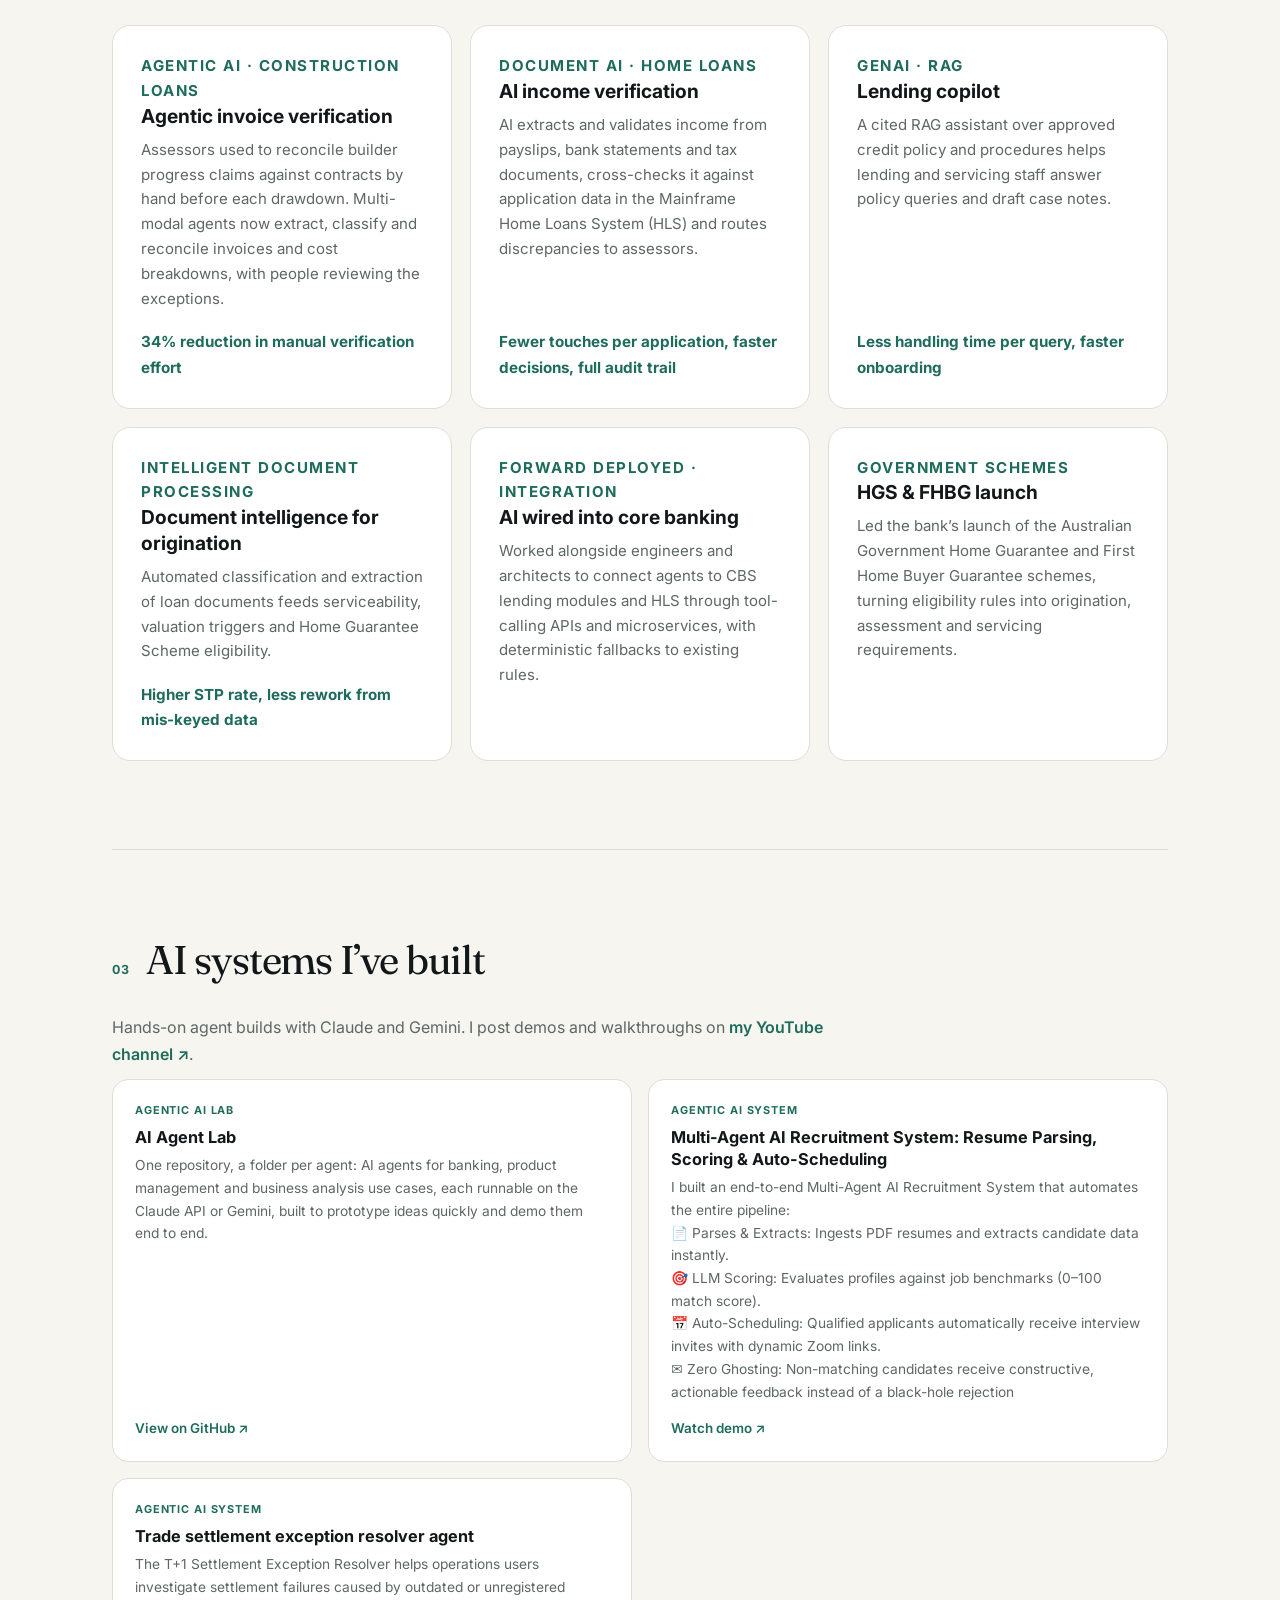
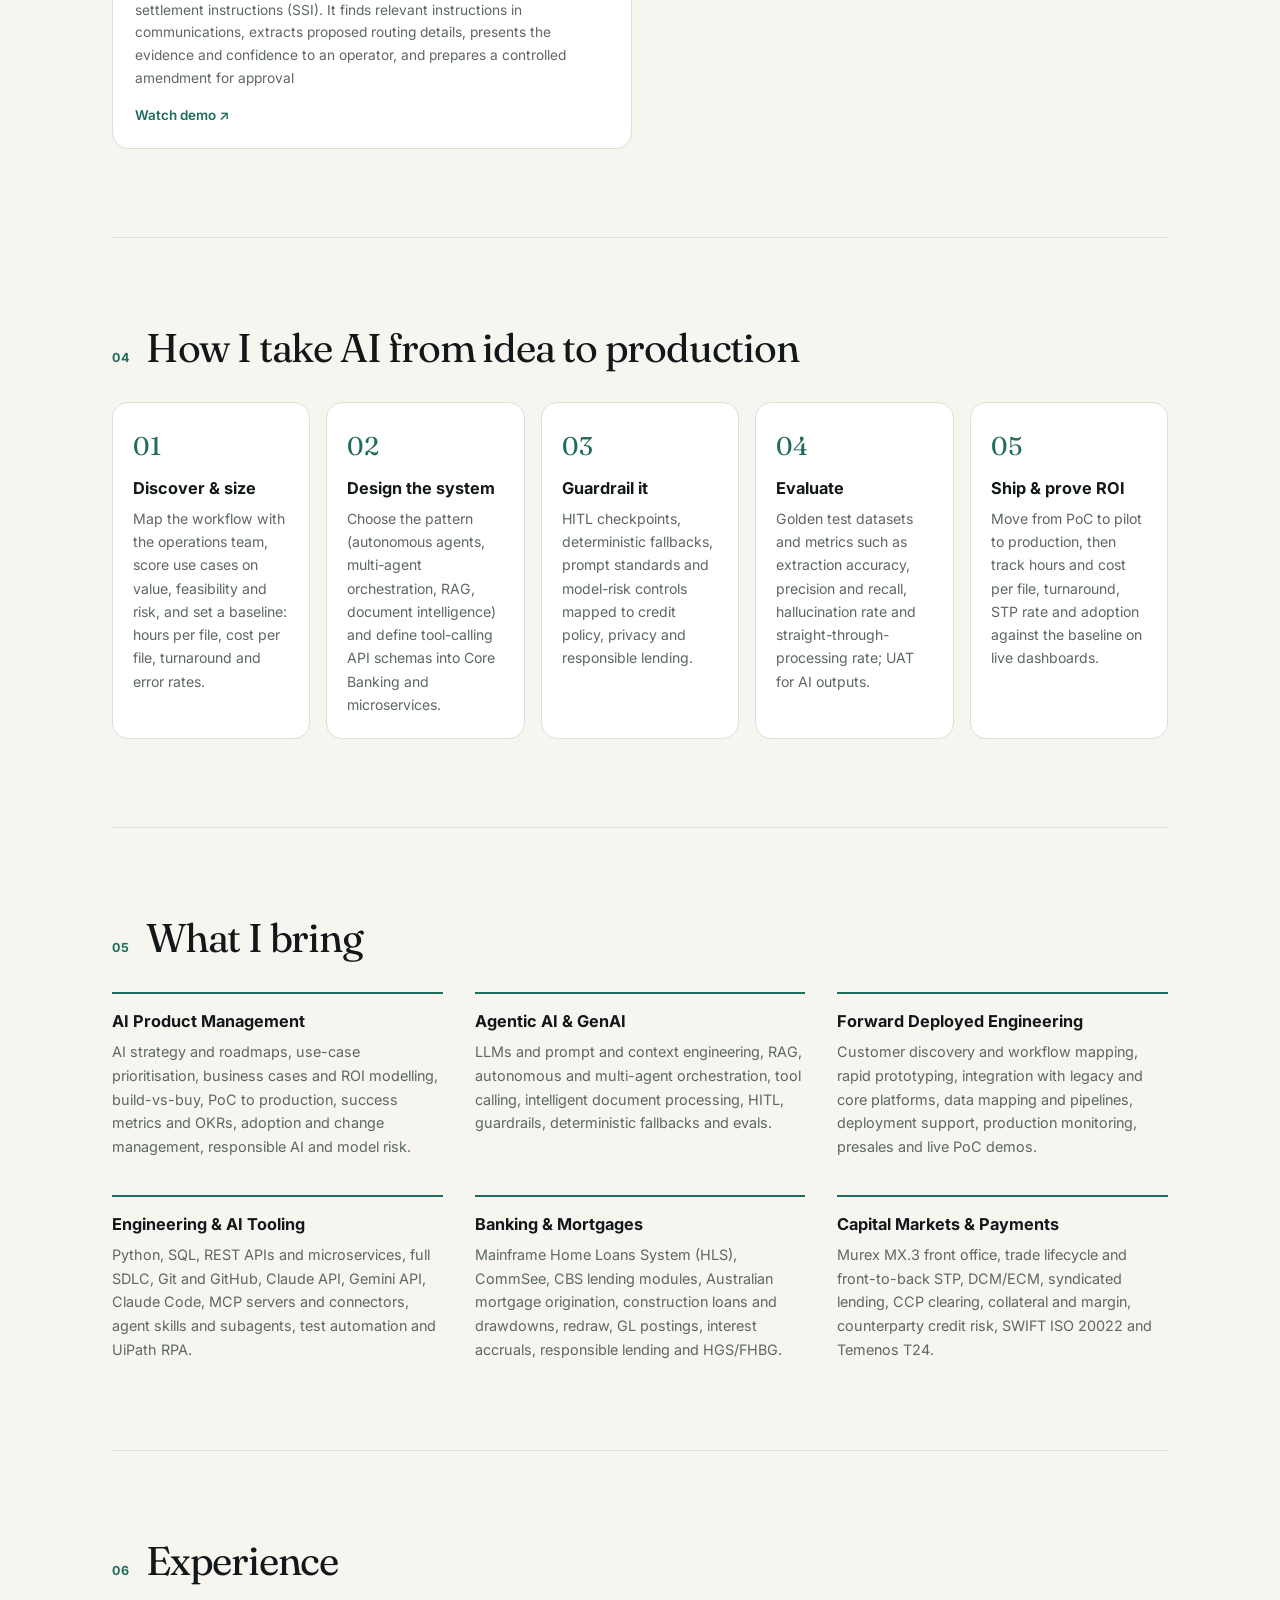
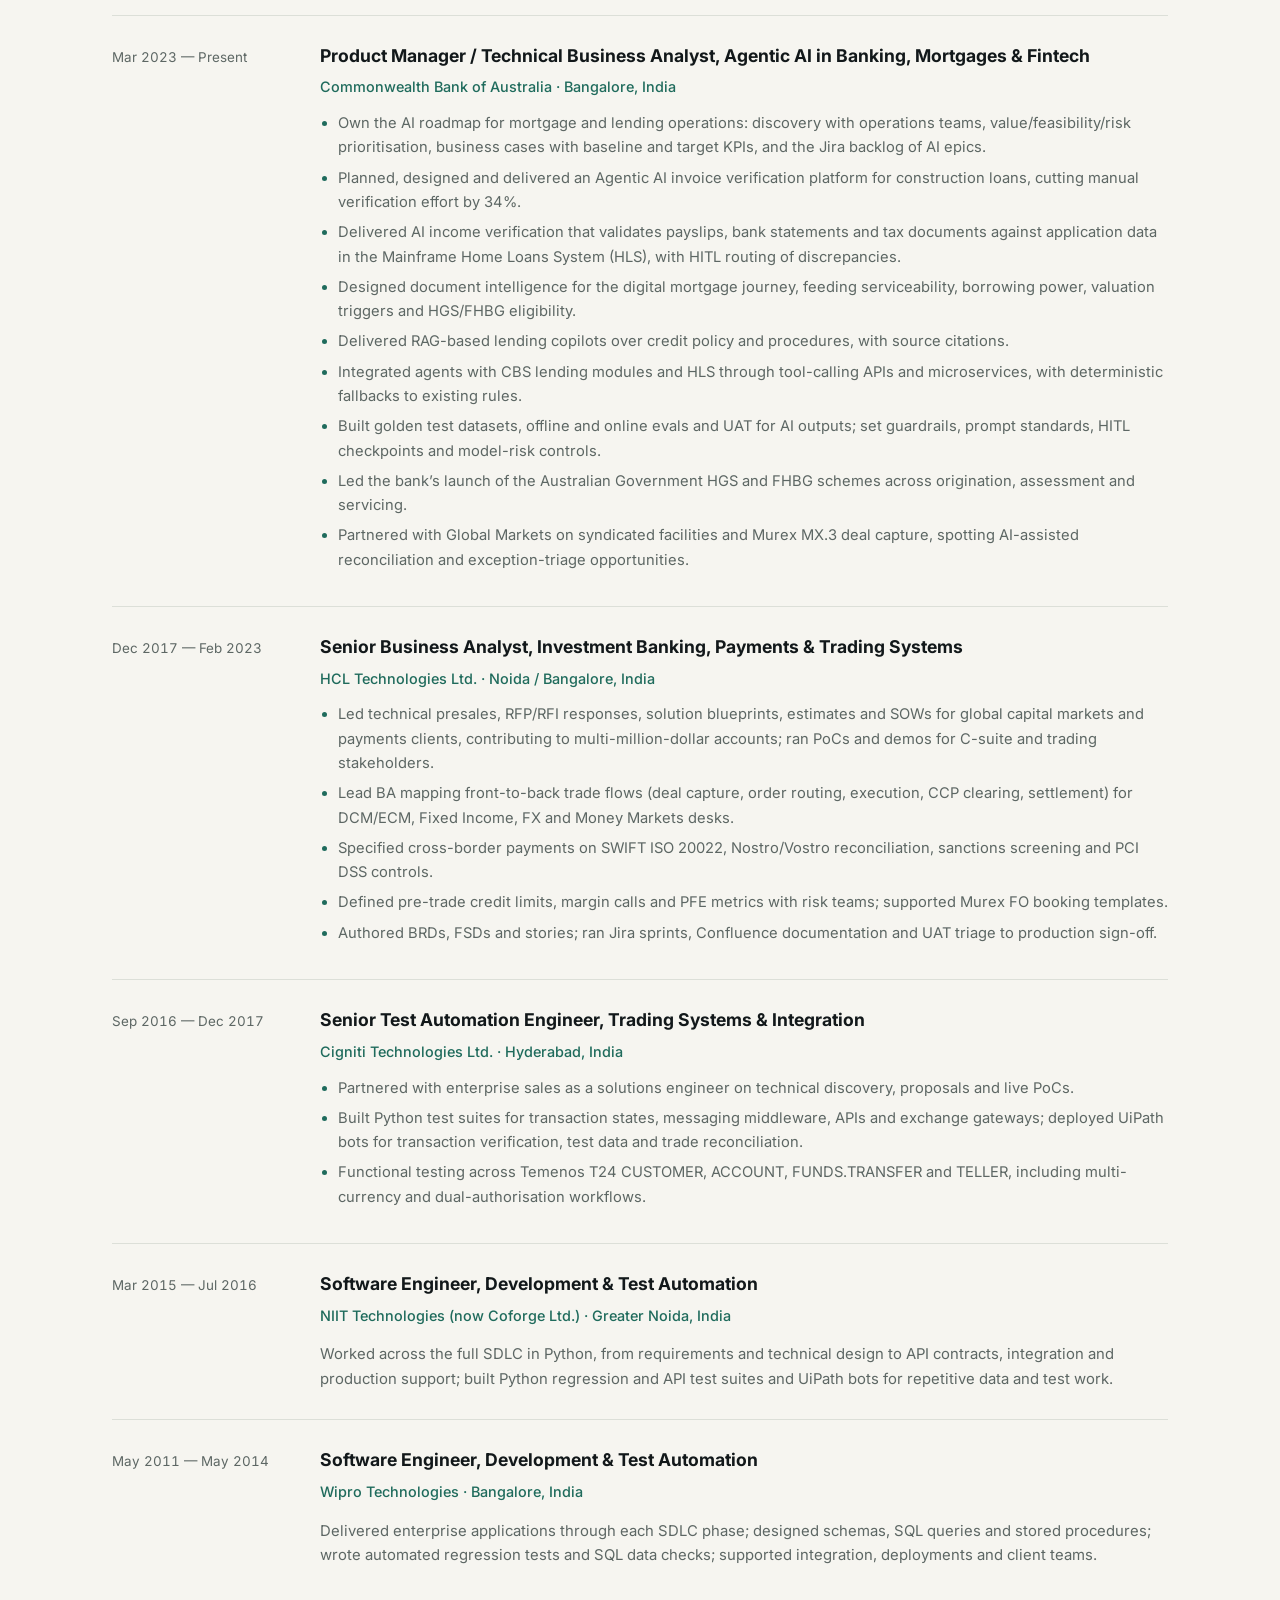
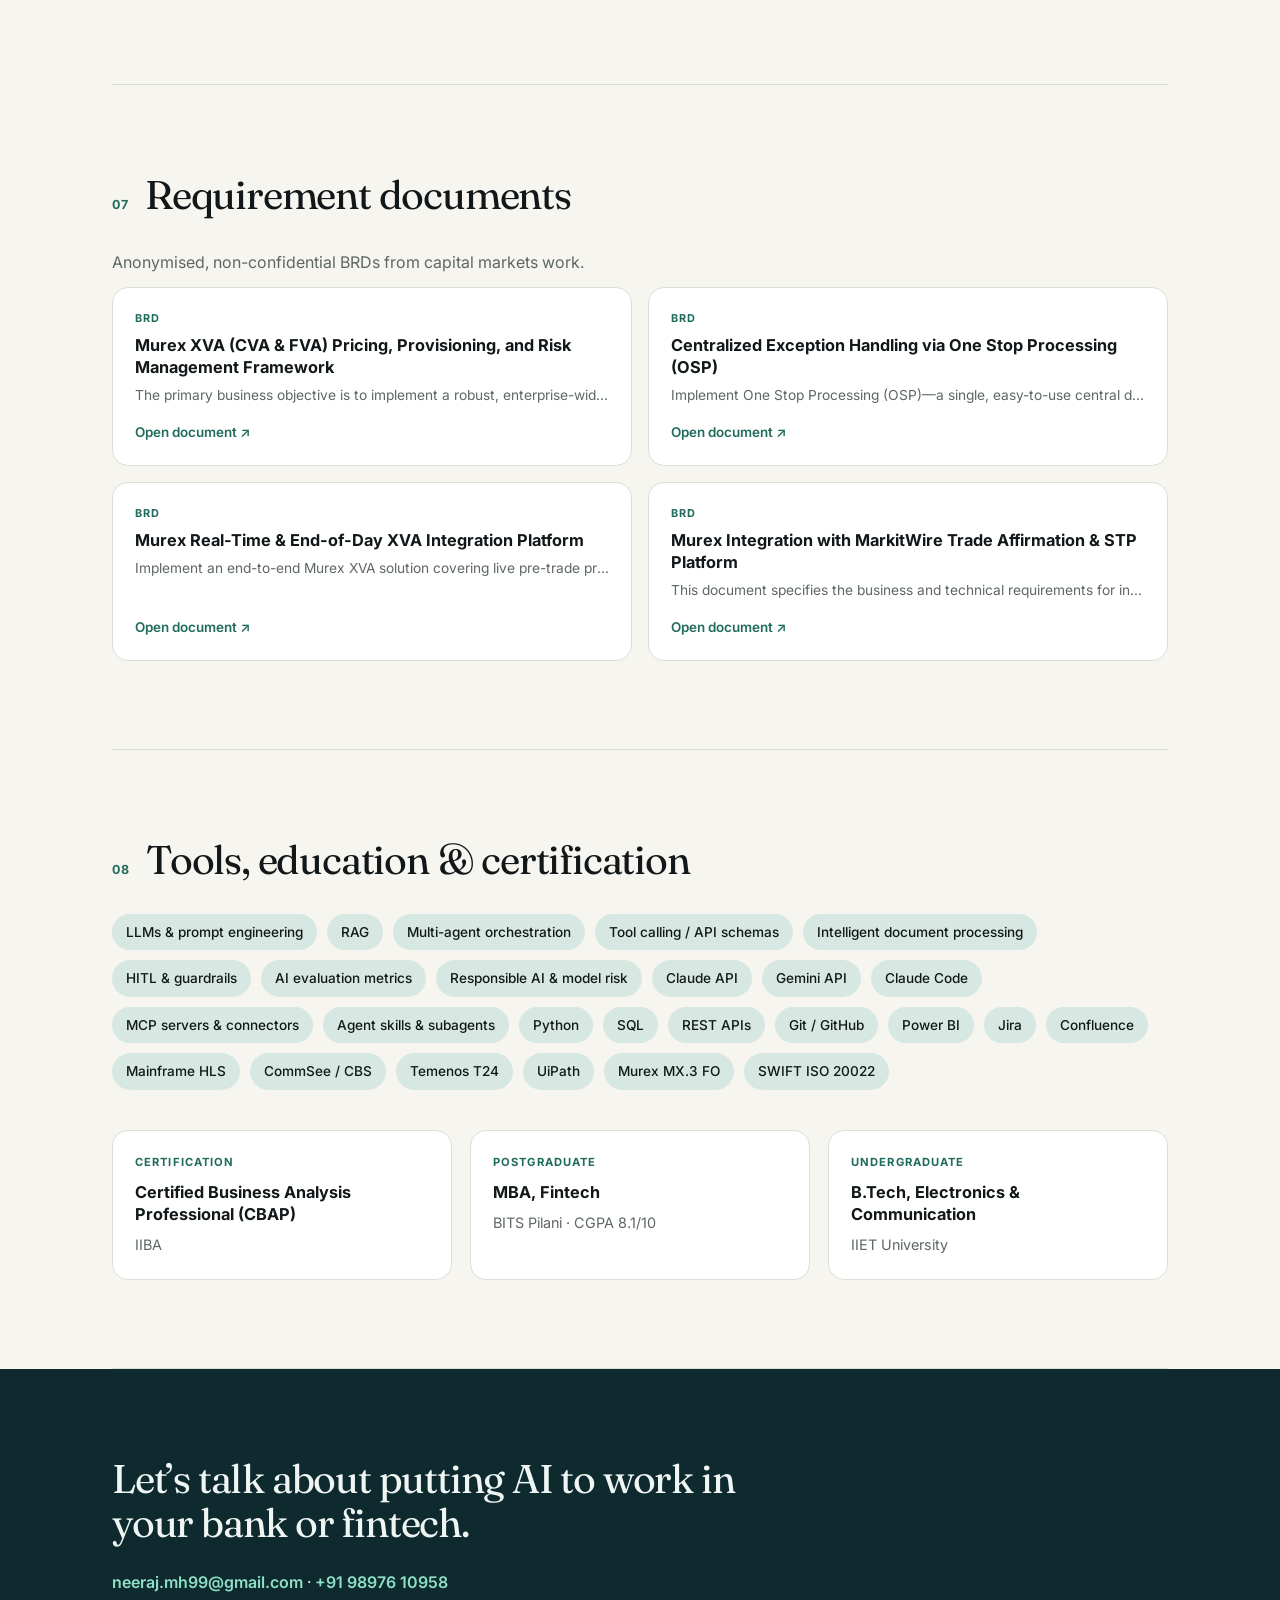
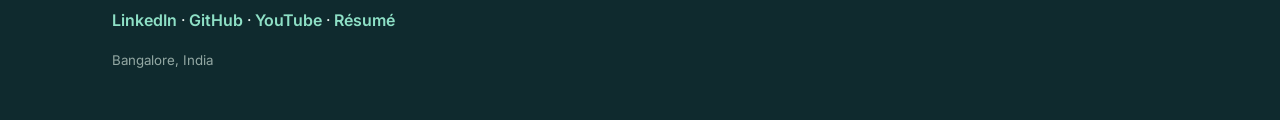
==== commit 3f2acb81: "Update site from AI PM / FDE résumé and add YouTube channel Adds the Forward Deployed Engineer posit" ====
--- a/index.html
+++ b/index.html
@@ -3,12 +3,12 @@
 <head>
   <meta charset="utf-8">
   <meta name="viewport" content="width=device-width, initial-scale=1">
-  <meta name="description" content="Neeraj Maheshwari is an AI Product Manager who plans, designs and ships Agentic AI and GenAI products in banking, mortgages and fintech, with 14+ years across Core Banking, payments and capital markets.">
-  <meta property="og:title" content="Neeraj Maheshwari | AI Product Manager">
+  <meta name="description" content="Neeraj Maheshwari is an AI Product Manager and Forward Deployed Engineer who takes Agentic AI and GenAI products from discovery to production in banking, mortgages and fintech, with 14+ years across engineering, test automation, business analysis and product.">
+  <meta property="og:title" content="Neeraj Maheshwari | AI Product Manager · FDE">
   <meta property="og:description" content="Agentic AI and GenAI products for banking, mortgages and fintech, from use-case discovery to guardrails, evaluation and production.">
   <meta property="og:image" content="assets/images/neeraj-maheshwari.jpg">
   <meta name="theme-color" content="#0f2a2e">
-  <title>Neeraj Maheshwari | AI Product Manager · Agentic AI &amp; GenAI in Banking</title>
+  <title>Neeraj Maheshwari | AI Product Manager · Forward Deployed Engineer</title>
   <link rel="preconnect" href="https://fonts.googleapis.com">
   <link rel="preconnect" href="https://fonts.gstatic.com" crossorigin>
   <link href="https://fonts.googleapis.com/css2?family=Fraunces:opsz,wght@9..144,400;9..144,500&family=Inter:wght@400;500;600;700&display=swap" rel="stylesheet">
@@ -26,6 +26,7 @@
       <a href="#experience">Experience</a>
       <a href="#skills">Skills</a>
       <a href="blog/">Blog</a>
+      <a href="https://www.youtube.com/@neeraj155" target="_blank" rel="noreferrer">YouTube ↗</a>
       <a href="#contact">Contact</a>
       <a href="https://github.com/Neeraj-Mh" target="_blank" rel="noreferrer">GitHub ↗</a>
     </nav>
@@ -35,13 +36,14 @@
 <main id="top">
   <section class="hero">
     <div class="hero-copy">
-      <p class="label">AI Product Manager · Technical BA · Agentic AI &amp; GenAI</p>
+      <p class="label">AI Product Manager · Technical BA · Forward Deployed Engineer</p>
       <h1>Shipping <em>agentic AI</em> and GenAI products inside regulated banking.</h1>
-      <p class="lead">I’m Neeraj. At Commonwealth Bank of Australia I plan, design and deliver AI products end to end, from use-case discovery and business cases to guardrails, evaluation and production rollout. 14+ years across Core Banking, mortgages, payments and capital markets keep those products grounded in how banks actually run.</p>
+      <p class="lead">I’m Neeraj, a product manager who can also build. At Commonwealth Bank of Australia I take Agentic AI and GenAI products from discovery and business case through PoC, pilot and production, then prove the value in hours saved, cost per file and straight-through processing. 14+ years across software engineering, test automation, business analysis and product sit behind that.</p>
       <div class="cta-row">
         <a class="button" href="mailto:neeraj.mh99@gmail.com">Get in touch</a>
-        <a class="button button-ghost" href="assets/resume/Neeraj_Maheshwari_Resume_AI_PM.docx" download>Download résumé ↓</a>
+        <a class="button button-ghost" href="assets/resume/Neeraj_Maheshwari_Resume_AI_PM_FDE.docx" download>Download résumé ↓</a>
         <a class="plain-link" href="https://www.linkedin.com/in/neeraj-maheshwari-5aa76918" target="_blank" rel="noreferrer">LinkedIn ↗</a>
+        <a class="plain-link" href="https://www.youtube.com/@neeraj155" target="_blank" rel="noreferrer">YouTube ↗</a>
       </div>
     </div>
     <div class="portrait-wrap">
@@ -54,82 +56,85 @@
 
   <section class="stats" aria-label="Highlights">
     <div><strong>34%</strong><span>less manual verification effort with agentic invoice checks</span></div>
-    <div><strong>PoC → Prod</strong><span>AI initiatives taken from pilot to production</span></div>
-    <div><strong>14+</strong><span>years across banking, payments &amp; capital markets</span></div>
+    <div><strong>PoC → Prod</strong><span>AI products taken to production, measured on ROI</span></div>
+    <div><strong>14+</strong><span>years across engineering, testing, analysis &amp; product</span></div>
     <div><strong>CBAP</strong><span>Certified Business Analysis Professional · MBA Fintech, BITS Pilani</span></div>
   </section>
 
   <section id="about">
     <div class="section-head"><p class="kicker">01</p><h2>About</h2></div>
     <div class="prose">
-      <p>I lead Agentic AI and GenAI products for mortgage and lending operations: multi-modal agents that verify construction-loan invoices, multi-agent pipelines that validate drawdowns before money moves, document intelligence for mortgage origination, and RAG copilots that answer credit-policy questions with citations.</p>
-      <p>What makes them work in a bank is the part around the model. I build agents on top of Core Banking Systems with tool-calling APIs and deterministic fallbacks, and wrap them in human-in-the-loop checkpoints, model-risk controls and evaluation metrics that satisfy credit policy, responsible lending, privacy and PCI DSS.</p>
+      <p>I own the AI roadmap for mortgage and lending operations at CommBank. I run discovery with operations teams, prioritise use cases by value, feasibility and risk, and build business cases with a baseline and target KPIs. Then I stay with the product through PoC, pilot and production: agentic invoice verification, AI income verification on the Mainframe Home Loans System, document intelligence for origination and RAG lending copilots.</p>
+      <p>I started as a software engineer, so I can prototype, integrate and debug myself, with Python, APIs, LLM tool calling and MCP. That’s the Forward Deployed side of my work: embedding with operations teams, wiring AI into legacy core platforms with deterministic fallbacks, and keeping it inside credit policy, responsible lending and model-risk guardrails.</p>
     </div>
   </section>
 
   <section id="impact">
-    <div class="section-head"><p class="kicker">02</p><h2>AI products I’ve delivered</h2></div>
+    <div class="section-head"><p class="kicker">02</p><h2>AI use cases &amp; business impact</h2></div>
     <div class="impact-grid">
       <article class="impact-card">
-        <p class="card-tag">Agentic AI · Construction lending</p>
+        <p class="card-tag">Agentic AI · Construction loans</p>
         <h3>Agentic invoice verification</h3>
-        <p>Planned, designed and delivered a platform where autonomous multi-modal agents parse, extract and reconcile builder claims and cost breakdowns against contracts.</p>
+        <p>Assessors used to reconcile builder progress claims against contracts by hand before each drawdown. Multi-modal agents now extract, classify and reconcile invoices and cost breakdowns, with people reviewing the exceptions.</p>
         <p class="metric">34% reduction in manual verification effort</p>
       </article>
       <article class="impact-card">
-        <p class="card-tag">Multi-agent orchestration</p>
-        <h3>Progressive drawdown validation</h3>
-        <p>Multi-agent pipelines call tools in real time across Core Banking loan records, quantity surveyor reports, builder licences and property titles to flag billing anomalies and cost overruns before disbursement.</p>
-      </article>
-      <article class="impact-card">
-        <p class="card-tag">Document intelligence · Mortgages</p>
-        <h3>AI-assisted mortgage origination</h3>
-        <p>Automated extraction and classification of payslips, bank statements and contracts, feeding serviceability checks, borrowing-power calculators, valuation triggers and Home Guarantee Scheme eligibility.</p>
+        <p class="card-tag">Document AI · Home loans</p>
+        <h3>AI income verification</h3>
+        <p>AI extracts and validates income from payslips, bank statements and tax documents, cross-checks it against application data in the Mainframe Home Loans System (HLS) and routes discrepancies to assessors.</p>
+        <p class="metric">Fewer touches per application, faster decisions, full audit trail</p>
       </article>
       <article class="impact-card">
         <p class="card-tag">GenAI · RAG</p>
-        <h3>Copilots for lending operations</h3>
-        <p>LLM assistants grounded in credit policy and procedure documents help lending and servicing teams answer policy queries and draft case notes, with source citations on every answer.</p>
-      </article>
-      <article class="impact-card">
-        <p class="card-tag">AI × Core Banking</p>
-        <h3>Agents inside CBS workflows</h3>
-        <p>Integrated agents with CBS lending modules through tool-calling APIs: origination, disbursement postings, redraw, construction interest accruals and EOD reconciliation, with deterministic fallbacks to existing business rules.</p>
-      </article>
-      <article class="impact-card">
-        <p class="card-tag">Responsible AI</p>
-        <h3>Guardrails, evaluation &amp; monitoring</h3>
-        <p>Agent guardrails, prompt standards, HITL checkpoints and model-risk controls, measured with golden datasets, offline and online evaluation, and Power BI dashboards on model performance and exceptions.</p>
+        <h3>Lending copilot</h3>
+        <p>A cited RAG assistant over approved credit policy and procedures helps lending and servicing staff answer policy queries and draft case notes.</p>
+        <p class="metric">Less handling time per query, faster onboarding</p>
+      </article>
+      <article class="impact-card">
+        <p class="card-tag">Intelligent document processing</p>
+        <h3>Document intelligence for origination</h3>
+        <p>Automated classification and extraction of loan documents feeds serviceability, valuation triggers and Home Guarantee Scheme eligibility.</p>
+        <p class="metric">Higher STP rate, less rework from mis-keyed data</p>
+      </article>
+      <article class="impact-card">
+        <p class="card-tag">Forward deployed · Integration</p>
+        <h3>AI wired into core banking</h3>
+        <p>Worked alongside engineers and architects to connect agents to CBS lending modules and HLS through tool-calling APIs and microservices, with deterministic fallbacks to existing rules.</p>
+      </article>
+      <article class="impact-card">
+        <p class="card-tag">Government schemes</p>
+        <h3>HGS &amp; FHBG launch</h3>
+        <p>Led the bank’s launch of the Australian Government Home Guarantee and First Home Buyer Guarantee schemes, turning eligibility rules into origination, assessment and servicing requirements.</p>
       </article>
     </div>
   </section>
 
   <section id="built">
     <div class="section-head"><p class="kicker">03</p><h2>AI systems I’ve built</h2></div>
-    <p class="intro-text">Hands-on agentic AI builds, each with a short demo.</p>
+    <p class="intro-text">Hands-on agent builds with Claude and Gemini. I post demos and walkthroughs on <a class="inline-link" href="https://www.youtube.com/@neeraj155" target="_blank" rel="noreferrer">my YouTube channel ↗</a>.</p>
     <div id="ai-list" class="card-list"></div>
   </section>
 
   <section id="approach">
     <div class="section-head"><p class="kicker">04</p><h2>How I take AI from idea to production</h2></div>
     <ol class="steps">
-      <li><h3>Discover &amp; prioritise</h3><p>Score use cases on value, feasibility and risk, build the business case with stakeholders and own the AI backlog of epics and acceptance criteria.</p></li>
+      <li><h3>Discover &amp; size</h3><p>Map the workflow with the operations team, score use cases on value, feasibility and risk, and set a baseline: hours per file, cost per file, turnaround and error rates.</p></li>
       <li><h3>Design the system</h3><p>Choose the pattern (autonomous agents, multi-agent orchestration, RAG, document intelligence) and define tool-calling API schemas into Core Banking and microservices.</p></li>
       <li><h3>Guardrail it</h3><p>HITL checkpoints, deterministic fallbacks, prompt standards and model-risk controls mapped to credit policy, privacy and responsible lending.</p></li>
       <li><h3>Evaluate</h3><p>Golden test datasets and metrics such as extraction accuracy, precision and recall, hallucination rate and straight-through-processing rate; UAT for AI outputs.</p></li>
-      <li><h3>Ship &amp; monitor</h3><p>Move from PoC to pilot to production with data science and engineering, then track performance and exceptions on live dashboards.</p></li>
+      <li><h3>Ship &amp; prove ROI</h3><p>Move from PoC to pilot to production, then track hours and cost per file, turnaround, STP rate and adoption against the baseline on live dashboards.</p></li>
     </ol>
   </section>
 
   <section id="domains">
-    <div class="section-head"><p class="kicker">05</p><h2>Where I work</h2></div>
+    <div class="section-head"><p class="kicker">05</p><h2>What I bring</h2></div>
     <div class="domain-grid">
-      <div><h3>Agentic AI &amp; GenAI</h3><p>AI product strategy, LLMs and prompt engineering, RAG, autonomous agents, multi-agent orchestration, intelligent document processing, tool calling, HITL, guardrails, evaluation metrics, responsible AI and model risk.</p></div>
-      <div><h3>Core Banking &amp; Mortgages</h3><p>CommSee and CBS lending modules, Australian mortgage origination, construction loans and progressive drawdowns, loan lifecycle, deposits, redraw, GL postings, interest accruals and responsible lending.</p></div>
-      <div><h3>Product Leadership &amp; Presales</h3><p>End-to-end product lifecycle, roadmaps, backlog and sprint planning, RFP/RFI bids, client discovery and PoCs, SOWs and delivery estimates.</p></div>
-      <div><h3>Business Analysis</h3><p>Elicitation, BRDs and FSDs, user stories and acceptance criteria, as-is/to-be process modelling, UML and activity diagrams, gap analysis and stakeholder management.</p></div>
-      <div><h3>Quality Assurance</h3><p>UAT, end-to-end SIT, RTMs, test design, regression and sanity testing, defect lifecycle, Temenos T24 functional testing and UiPath RPA.</p></div>
-      <div><h3>Payments &amp; Capital Markets</h3><p>SWIFT ISO 20022, Nostro/Vostro, PCI DSS, DCM/ECM, syndicated lending, front-to-back STP, CCP clearing, collateral, CCR and Murex MX.3 FO.</p></div>
+      <div><h3>AI Product Management</h3><p>AI strategy and roadmaps, use-case prioritisation, business cases and ROI modelling, build-vs-buy, PoC to production, success metrics and OKRs, adoption and change management, responsible AI and model risk.</p></div>
+      <div><h3>Agentic AI &amp; GenAI</h3><p>LLMs and prompt and context engineering, RAG, autonomous and multi-agent orchestration, tool calling, intelligent document processing, HITL, guardrails, deterministic fallbacks and evals.</p></div>
+      <div><h3>Forward Deployed Engineering</h3><p>Customer discovery and workflow mapping, rapid prototyping, integration with legacy and core platforms, data mapping and pipelines, deployment support, production monitoring, presales and live PoC demos.</p></div>
+      <div><h3>Engineering &amp; AI Tooling</h3><p>Python, SQL, REST APIs and microservices, full SDLC, Git and GitHub, Claude API, Gemini API, Claude Code, MCP servers and connectors, agent skills and subagents, test automation and UiPath RPA.</p></div>
+      <div><h3>Banking &amp; Mortgages</h3><p>Mainframe Home Loans System (HLS), CommSee, CBS lending modules, Australian mortgage origination, construction loans and drawdowns, redraw, GL postings, interest accruals, responsible lending and HGS/FHBG.</p></div>
+      <div><h3>Capital Markets &amp; Payments</h3><p>Murex MX.3 front office, trade lifecycle and front-to-back STP, DCM/ECM, syndicated lending, CCP clearing, collateral and margin, counterparty credit risk, SWIFT ISO 20022 and Temenos T24.</p></div>
     </div>
   </section>
 
@@ -139,18 +144,17 @@
     <article class="job">
       <p class="date">Mar 2023 — Present</p>
       <div>
-        <h3>AI Product Manager, Agentic AI in Banking, Mortgages &amp; Fintech</h3>
+        <h3>Product Manager / Technical Business Analyst, Agentic AI in Banking, Mortgages &amp; Fintech</h3>
         <p class="company">Commonwealth Bank of Australia · Bangalore, India</p>
         <ul>
-          <li>Planned the AI roadmap for mortgage and lending operations, prioritising use cases by value, feasibility and risk and owning the Jira backlog of AI epics.</li>
-          <li>Delivered an Agentic AI invoice verification platform for construction loans, cutting manual verification effort by 34%.</li>
-          <li>Designed multi-agent drawdown validation across loan records, QS reports, builder licences and titles to catch anomalies before disbursement.</li>
-          <li>Designed AI document intelligence for the digital mortgage journey, feeding serviceability, borrowing power, valuations and HGS/FHBG eligibility.</li>
-          <li>Delivered RAG-based GenAI copilots over credit policy and procedures for lending and servicing teams, with source citations.</li>
-          <li>Integrated agents with CBS lending modules via tool-calling APIs, with deterministic fallbacks to existing business rules.</li>
-          <li>Set guardrails, prompt standards, HITL checkpoints and model-risk controls; defined metrics such as extraction accuracy, precision/recall, hallucination rate and STP rate.</li>
-          <li>Took AI initiatives from PoC to production with golden datasets, offline and online evaluation, UAT for AI outputs and Power BI monitoring.</li>
-          <li>Designed microservices and REST APIs with architects connecting AI services and origination front-ends to Core Banking ledgers and credit engines.</li>
+          <li>Own the AI roadmap for mortgage and lending operations: discovery with operations teams, value/feasibility/risk prioritisation, business cases with baseline and target KPIs, and the Jira backlog of AI epics.</li>
+          <li>Planned, designed and delivered an Agentic AI invoice verification platform for construction loans, cutting manual verification effort by 34%.</li>
+          <li>Delivered AI income verification that validates payslips, bank statements and tax documents against application data in the Mainframe Home Loans System (HLS), with HITL routing of discrepancies.</li>
+          <li>Designed document intelligence for the digital mortgage journey, feeding serviceability, borrowing power, valuation triggers and HGS/FHBG eligibility.</li>
+          <li>Delivered RAG-based lending copilots over credit policy and procedures, with source citations.</li>
+          <li>Integrated agents with CBS lending modules and HLS through tool-calling APIs and microservices, with deterministic fallbacks to existing rules.</li>
+          <li>Built golden test datasets, offline and online evals and UAT for AI outputs; set guardrails, prompt standards, HITL checkpoints and model-risk controls.</li>
+          <li>Led the bank’s launch of the Australian Government HGS and FHBG schemes across origination, assessment and servicing.</li>
           <li>Partnered with Global Markets on syndicated facilities and Murex MX.3 deal capture, spotting AI-assisted reconciliation and exception-triage opportunities.</li>
         </ul>
       </div>
@@ -162,12 +166,10 @@
         <h3>Senior Business Analyst, Investment Banking, Payments &amp; Trading Systems</h3>
         <p class="company">HCL Technologies Ltd. · Noida / Bangalore, India</p>
         <ul>
-          <li>Lead BA for global investment banking engagements, mapping deal capture, order routing, execution, CCP clearing and settlement.</li>
-          <li>Documented requirements for DCM/ECM, Fixed Income, FX cash and derivatives, and Money Markets desks.</li>
-          <li>Analysed ISO 20022 payment workflows with Nostro/Vostro reconciliation, PCI DSS and sanctions screening.</li>
-          <li>Specified pre-trade credit limits (MLC), margin calls and PFE metrics; supported Murex FO booking templates.</li>
-          <li>Led technical presales for capital markets and payments RFPs/RFIs, including estimates and SOWs for multi-million-dollar banking accounts.</li>
-          <li>Delivered product demos and custom PoCs to C-suite and institutional trading stakeholders.</li>
+          <li>Led technical presales, RFP/RFI responses, solution blueprints, estimates and SOWs for global capital markets and payments clients, contributing to multi-million-dollar accounts; ran PoCs and demos for C-suite and trading stakeholders.</li>
+          <li>Lead BA mapping front-to-back trade flows (deal capture, order routing, execution, CCP clearing, settlement) for DCM/ECM, Fixed Income, FX and Money Markets desks.</li>
+          <li>Specified cross-border payments on SWIFT ISO 20022, Nostro/Vostro reconciliation, sanctions screening and PCI DSS controls.</li>
+          <li>Defined pre-trade credit limits, margin calls and PFE metrics with risk teams; supported Murex FO booking templates.</li>
           <li>Authored BRDs, FSDs and stories; ran Jira sprints, Confluence documentation and UAT triage to production sign-off.</li>
         </ul>
       </div>
@@ -179,10 +181,9 @@
         <h3>Senior Test Automation Engineer, Trading Systems &amp; Integration</h3>
         <p class="company">Cigniti Technologies Ltd. · Hyderabad, India</p>
         <ul>
-          <li>Deployed UiPath RPA bots to automate banking transaction checks, test data provisioning and trade reconciliation.</li>
-          <li>Ran manual functional testing across Temenos T24 modules (CUSTOMER, ACCOUNT, FUNDS.TRANSFER, TELLER), including dual-authorisation workflows.</li>
-          <li>Built automated suites for transaction states, messaging middleware, APIs and exchange gateways.</li>
-          <li>Supported sales as a solutions engineer, leading technical discovery and live PoCs.</li>
+          <li>Partnered with enterprise sales as a solutions engineer on technical discovery, proposals and live PoCs.</li>
+          <li>Built Python test suites for transaction states, messaging middleware, APIs and exchange gateways; deployed UiPath bots for transaction verification, test data and trade reconciliation.</li>
+          <li>Functional testing across Temenos T24 CUSTOMER, ACCOUNT, FUNDS.TRANSFER and TELLER, including multi-currency and dual-authorisation workflows.</li>
         </ul>
       </div>
     </article>
@@ -190,18 +191,18 @@
     <article class="job">
       <p class="date">Mar 2015 — Jul 2016</p>
       <div>
-        <h3>Automation Engineer</h3>
-        <p class="company">Coforge Ltd. · Greater Noida, India</p>
-        <p>Built automated regression frameworks for backend interfaces, APIs and web services to keep releases stable across environments.</p>
+        <h3>Software Engineer, Development &amp; Test Automation</h3>
+        <p class="company">NIIT Technologies (now Coforge Ltd.) · Greater Noida, India</p>
+        <p>Worked across the full SDLC in Python, from requirements and technical design to API contracts, integration and production support; built Python regression and API test suites and UiPath bots for repetitive data and test work.</p>
       </div>
     </article>
 
     <article class="job">
       <p class="date">May 2011 — May 2014</p>
       <div>
-        <h3>Software Engineer</h3>
+        <h3>Software Engineer, Development &amp; Test Automation</h3>
         <p class="company">Wipro Technologies · Bangalore, India</p>
-        <p>Developed enterprise web applications, ran SQL data validations and supported system integration deployments.</p>
+        <p>Delivered enterprise applications through each SDLC phase; designed schemas, SQL queries and stored procedures; wrote automated regression tests and SQL data checks; supported integration, deployments and client teams.</p>
       </div>
     </article>
   </section>
@@ -218,8 +219,9 @@
     <ul class="tags">
       <li>LLMs &amp; prompt engineering</li><li>RAG</li><li>Multi-agent orchestration</li><li>Tool calling / API schemas</li>
       <li>Intelligent document processing</li><li>HITL &amp; guardrails</li><li>AI evaluation metrics</li><li>Responsible AI &amp; model risk</li>
-      <li>Python</li><li>SQL</li><li>Power BI</li><li>Jira</li><li>Confluence</li>
-      <li>CommSee / CBS</li><li>Temenos T24</li><li>UiPath</li><li>Murex MX.3 FO</li><li>SWIFT ISO 20022</li>
+      <li>Claude API</li><li>Gemini API</li><li>Claude Code</li><li>MCP servers &amp; connectors</li><li>Agent skills &amp; subagents</li>
+      <li>Python</li><li>SQL</li><li>REST APIs</li><li>Git / GitHub</li><li>Power BI</li><li>Jira</li><li>Confluence</li>
+      <li>Mainframe HLS</li><li>CommSee / CBS</li><li>Temenos T24</li><li>UiPath</li><li>Murex MX.3 FO</li><li>SWIFT ISO 20022</li>
     </ul>
     <div class="edu-grid">
       <div><p class="card-tag">Certification</p><h3>Certified Business Analysis Professional (CBAP)</h3><p>IIBA</p></div>
@@ -233,7 +235,7 @@
   <div class="footer-inner">
     <h2>Let’s talk about putting AI to work in your bank or fintech.</h2>
     <p><a href="mailto:neeraj.mh99@gmail.com">neeraj.mh99@gmail.com</a> · <a href="tel:+919897610958">+91 98976 10958</a></p>
-    <p><a href="https://www.linkedin.com/in/neeraj-maheshwari-5aa76918" target="_blank" rel="noreferrer">LinkedIn</a> · <a href="https://github.com/Neeraj-Mh" target="_blank" rel="noreferrer">GitHub</a> · <a href="assets/resume/Neeraj_Maheshwari_Resume_AI_PM.docx" download>Résumé</a></p>
+    <p><a href="https://www.linkedin.com/in/neeraj-maheshwari-5aa76918" target="_blank" rel="noreferrer">LinkedIn</a> · <a href="https://github.com/Neeraj-Mh" target="_blank" rel="noreferrer">GitHub</a> · <a href="https://www.youtube.com/@neeraj155" target="_blank" rel="noreferrer">YouTube</a> · <a href="assets/resume/Neeraj_Maheshwari_Resume_AI_PM_FDE.docx" download>Résumé</a></p>
     <small>Bangalore, India</small>
   </div>
 </footer>
--- a/styles.css
+++ b/styles.css
@@ -163,3 +163,6 @@
 /* Requirement documents show a one-line preview */
 .document-compact { min-width: 0; }
 .document-compact span { white-space: nowrap; overflow: hidden; text-overflow: ellipsis; }
+
+.inline-link { color: var(--accent); font-weight: 600; text-decoration: none; }
+.inline-link:hover { text-decoration: underline; }
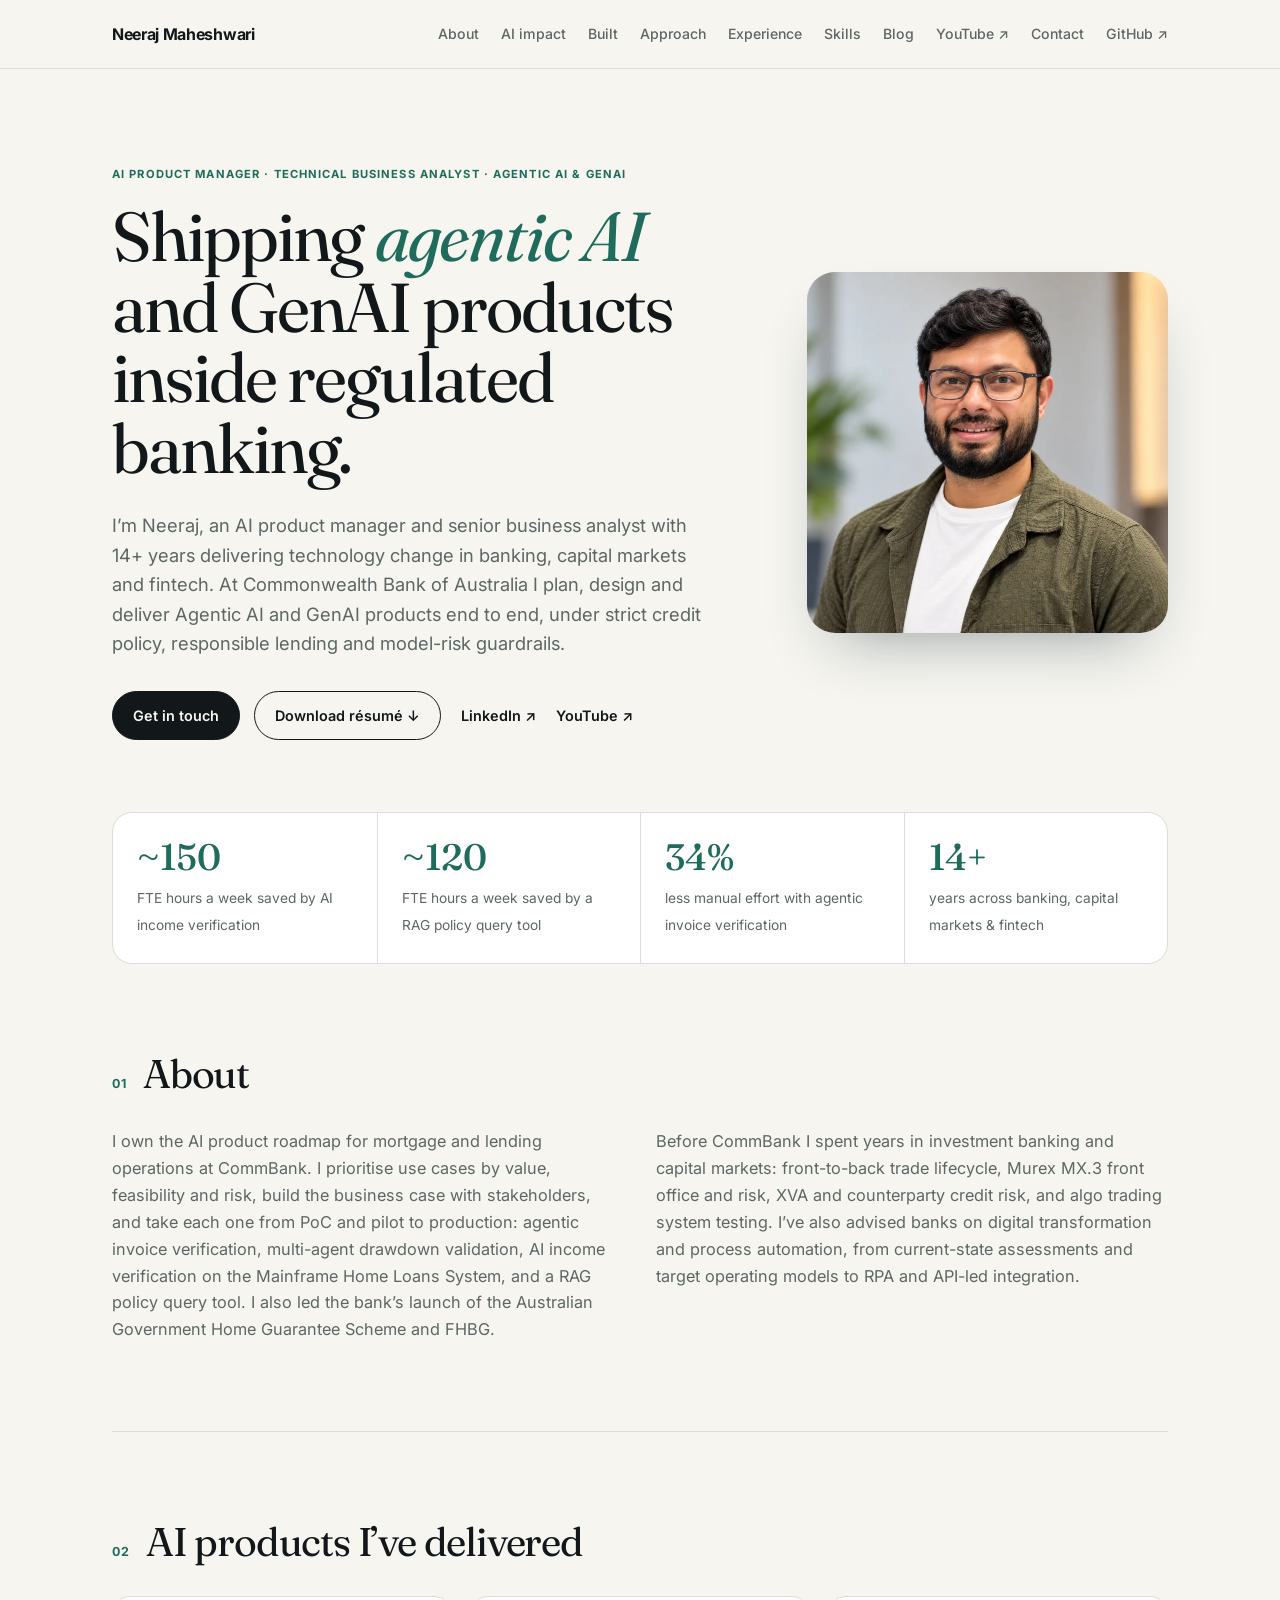
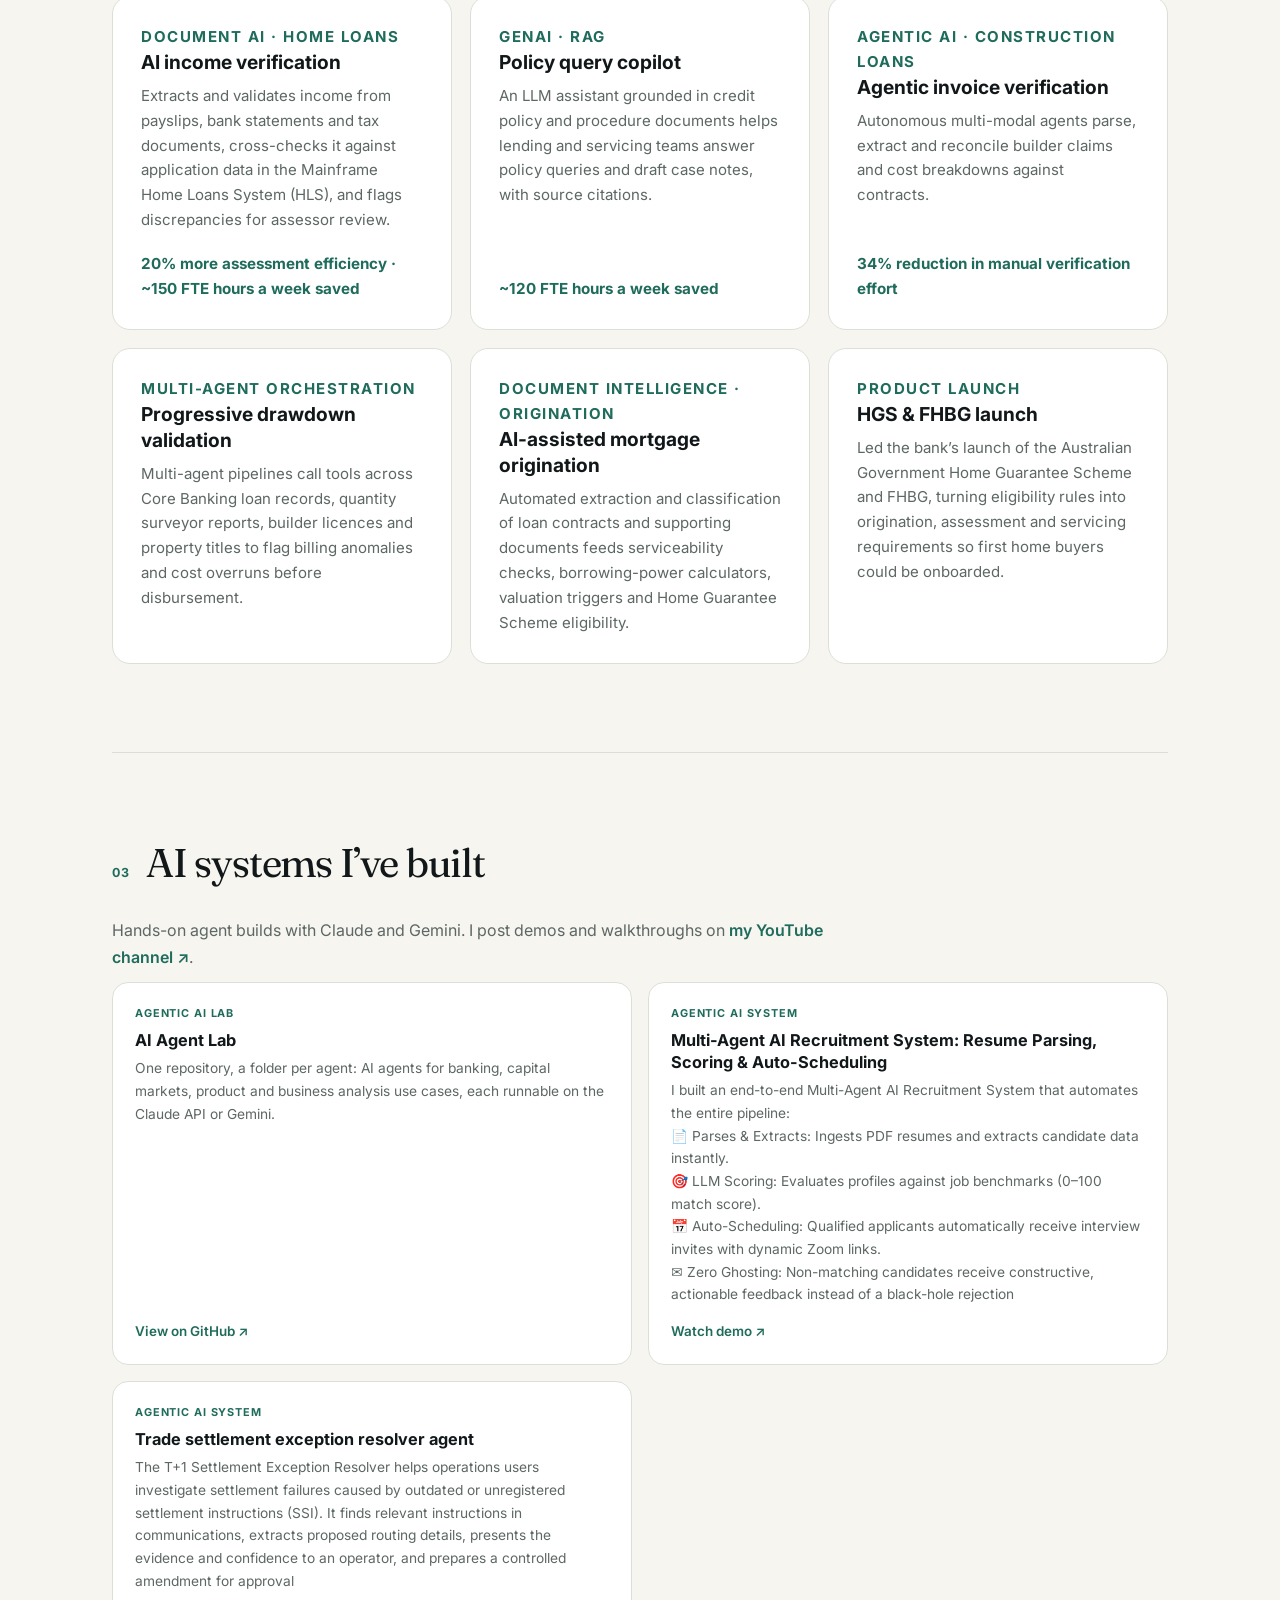
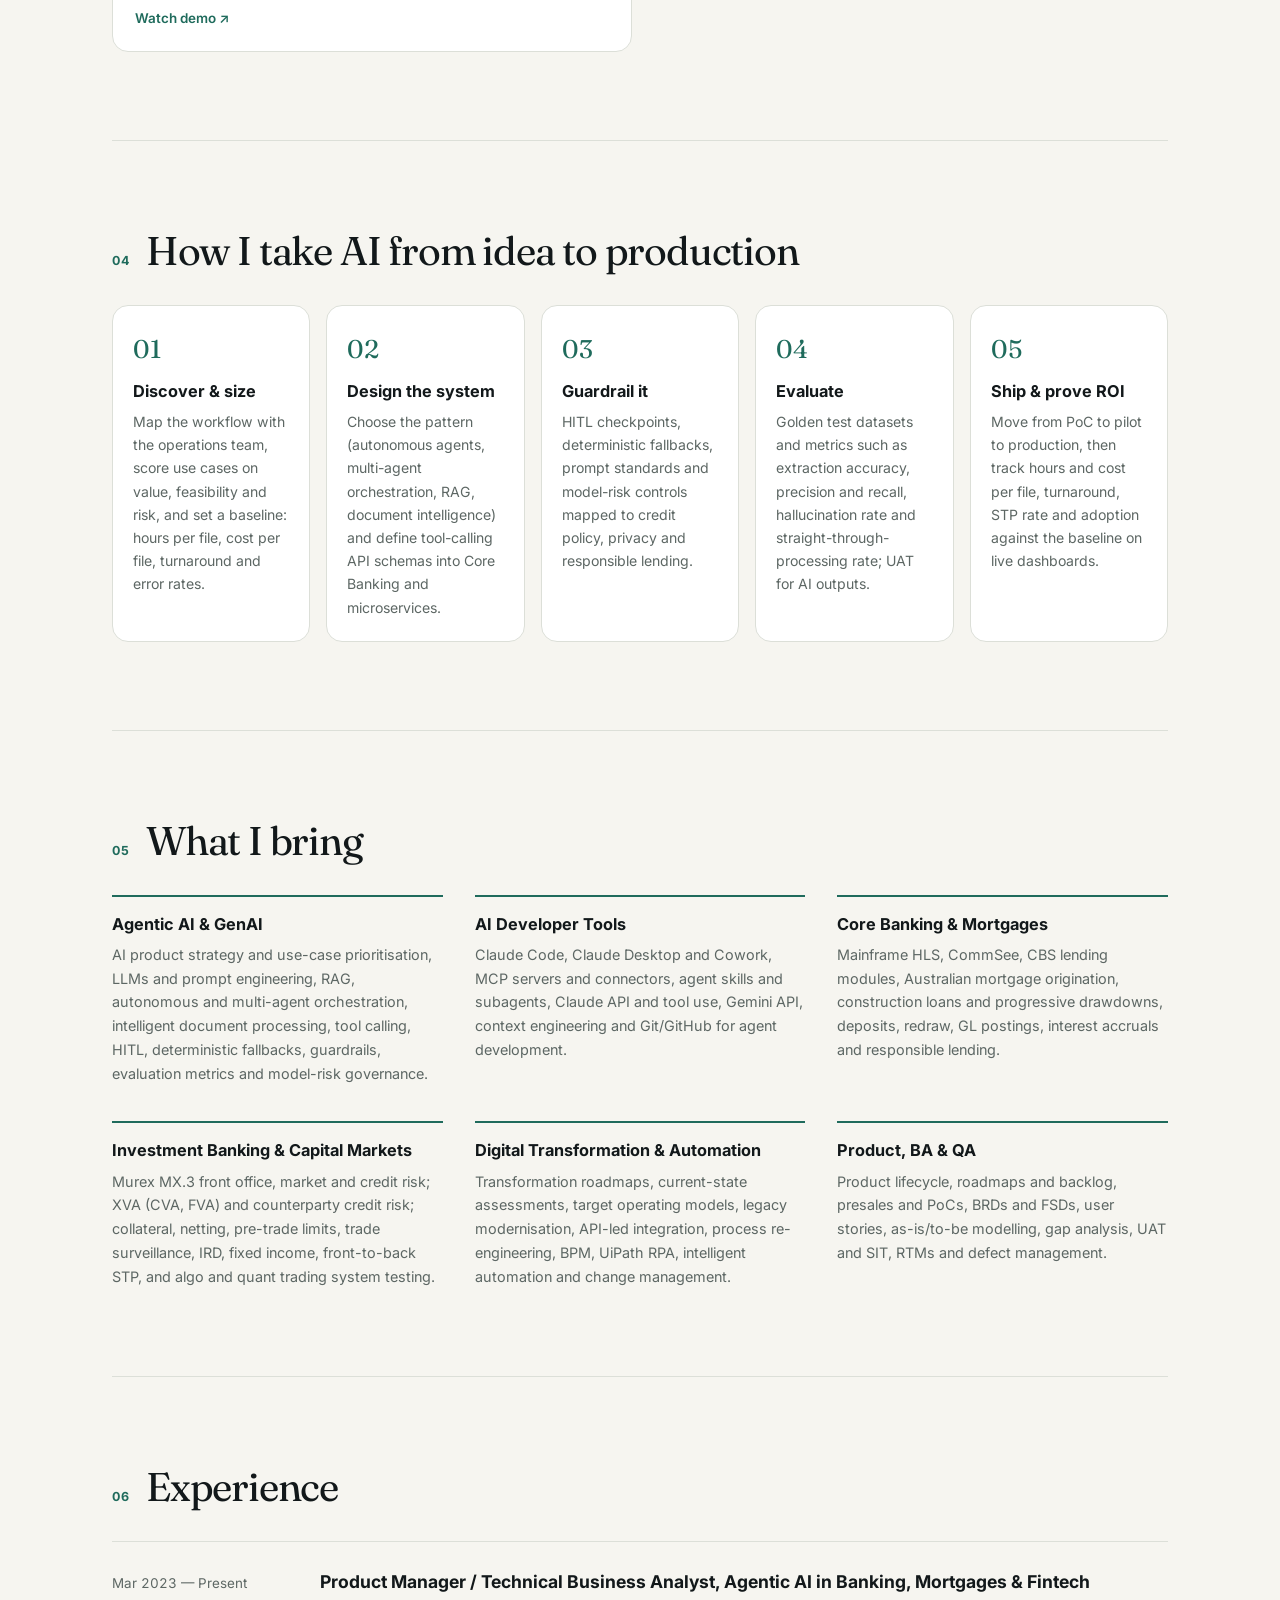
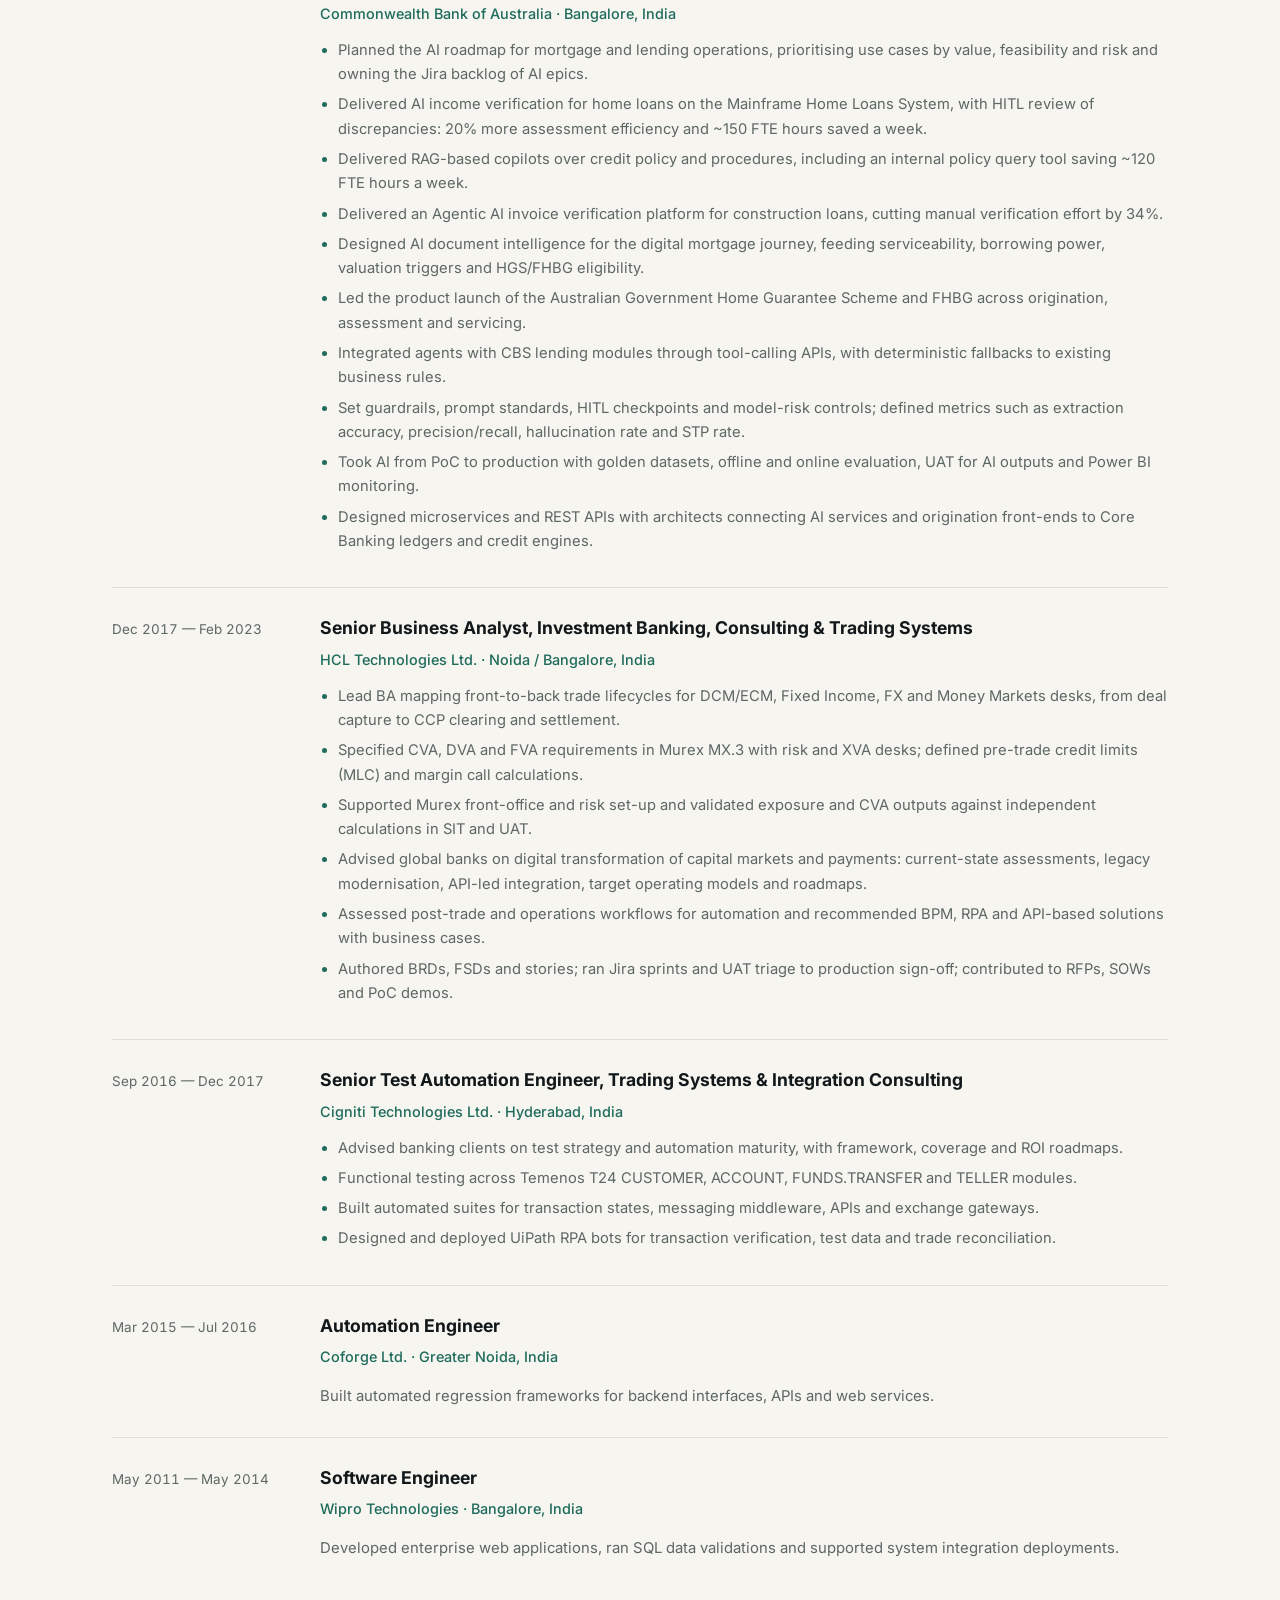
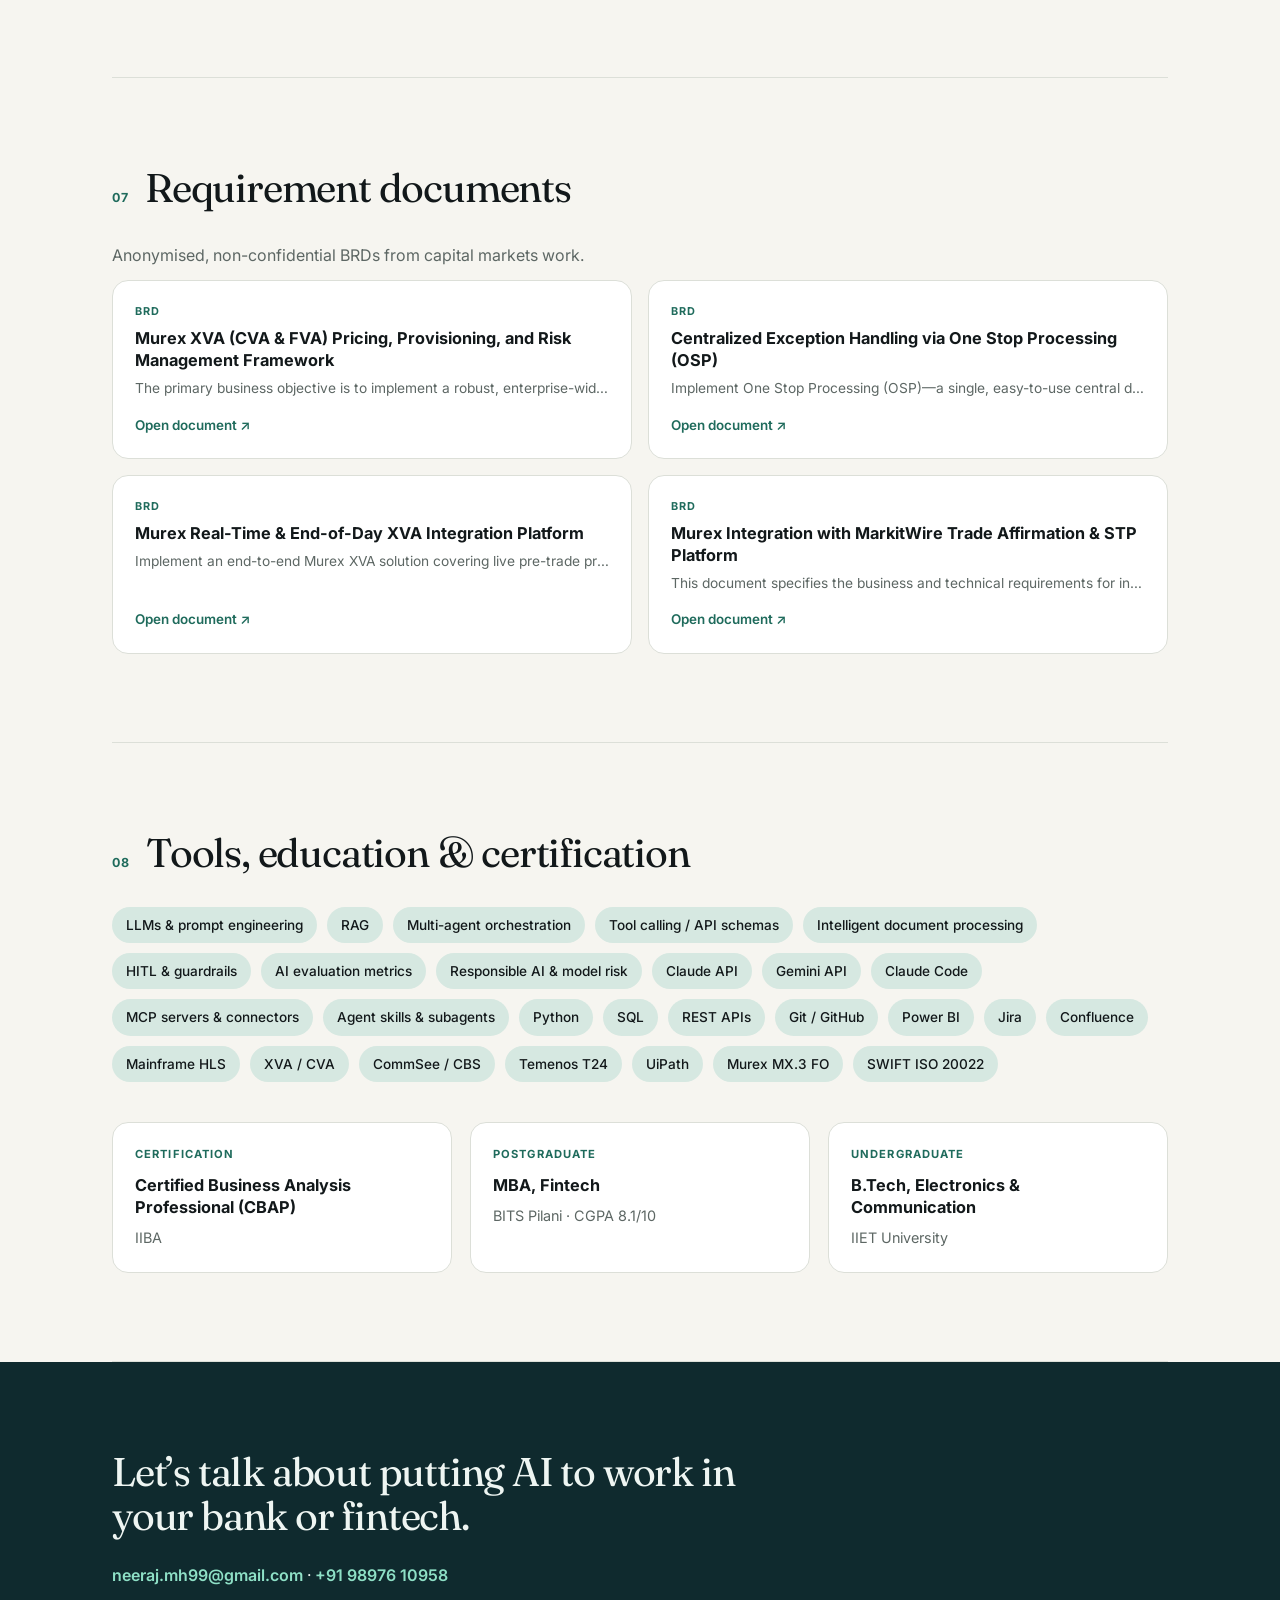
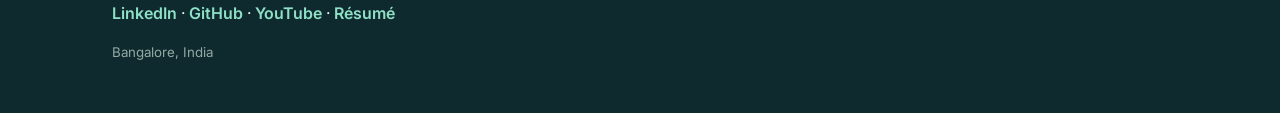
==== commit a99966aa: "Update site from AI PM / Technical BA résumé Adds the new impact metrics (~150 and ~120 FTE hours a " ====
--- a/index.html
+++ b/index.html
@@ -3,12 +3,12 @@
 <head>
   <meta charset="utf-8">
   <meta name="viewport" content="width=device-width, initial-scale=1">
-  <meta name="description" content="Neeraj Maheshwari is an AI Product Manager and Forward Deployed Engineer who takes Agentic AI and GenAI products from discovery to production in banking, mortgages and fintech, with 14+ years across engineering, test automation, business analysis and product.">
-  <meta property="og:title" content="Neeraj Maheshwari | AI Product Manager · FDE">
-  <meta property="og:description" content="Agentic AI and GenAI products for banking, mortgages and fintech, from use-case discovery to guardrails, evaluation and production.">
+  <meta name="description" content="Neeraj Maheshwari is an AI Product Manager and Technical Business Analyst who plans, designs and delivers Agentic AI and GenAI products in banking, capital markets and fintech, with 14+ years of experience.">
+  <meta property="og:title" content="Neeraj Maheshwari | AI Product Manager · Technical BA">
+  <meta property="og:description" content="Agentic AI and GenAI products for banking, capital markets and fintech, saving hundreds of FTE hours a week.">
   <meta property="og:image" content="assets/images/neeraj-maheshwari.jpg">
   <meta name="theme-color" content="#0f2a2e">
-  <title>Neeraj Maheshwari | AI Product Manager · Forward Deployed Engineer</title>
+  <title>Neeraj Maheshwari | AI Product Manager · Technical Business Analyst</title>
   <link rel="preconnect" href="https://fonts.googleapis.com">
   <link rel="preconnect" href="https://fonts.gstatic.com" crossorigin>
   <link href="https://fonts.googleapis.com/css2?family=Fraunces:opsz,wght@9..144,400;9..144,500&family=Inter:wght@400;500;600;700&display=swap" rel="stylesheet">
@@ -36,12 +36,12 @@
 <main id="top">
   <section class="hero">
     <div class="hero-copy">
-      <p class="label">AI Product Manager · Technical BA · Forward Deployed Engineer</p>
+      <p class="label">AI Product Manager · Technical Business Analyst · Agentic AI &amp; GenAI</p>
       <h1>Shipping <em>agentic AI</em> and GenAI products inside regulated banking.</h1>
-      <p class="lead">I’m Neeraj, a product manager who can also build. At Commonwealth Bank of Australia I take Agentic AI and GenAI products from discovery and business case through PoC, pilot and production, then prove the value in hours saved, cost per file and straight-through processing. 14+ years across software engineering, test automation, business analysis and product sit behind that.</p>
+      <p class="lead">I’m Neeraj, an AI product manager and senior business analyst with 14+ years delivering technology change in banking, capital markets and fintech. At Commonwealth Bank of Australia I plan, design and deliver Agentic AI and GenAI products end to end, under strict credit policy, responsible lending and model-risk guardrails.</p>
       <div class="cta-row">
         <a class="button" href="mailto:neeraj.mh99@gmail.com">Get in touch</a>
-        <a class="button button-ghost" href="assets/resume/Neeraj_Maheshwari_Resume_AI_PM_FDE.docx" download>Download résumé ↓</a>
+        <a class="button button-ghost" href="assets/resume/Neeraj_Maheshwari_Resume_AI_PM_BA.docx" download>Download résumé ↓</a>
         <a class="plain-link" href="https://www.linkedin.com/in/neeraj-maheshwari-5aa76918" target="_blank" rel="noreferrer">LinkedIn ↗</a>
         <a class="plain-link" href="https://www.youtube.com/@neeraj155" target="_blank" rel="noreferrer">YouTube ↗</a>
       </div>
@@ -55,56 +55,55 @@
   </section>
 
   <section class="stats" aria-label="Highlights">
-    <div><strong>34%</strong><span>less manual verification effort with agentic invoice checks</span></div>
-    <div><strong>PoC → Prod</strong><span>AI products taken to production, measured on ROI</span></div>
-    <div><strong>14+</strong><span>years across engineering, testing, analysis &amp; product</span></div>
-    <div><strong>CBAP</strong><span>Certified Business Analysis Professional · MBA Fintech, BITS Pilani</span></div>
+    <div><strong>~150</strong><span>FTE hours a week saved by AI income verification</span></div>
+    <div><strong>~120</strong><span>FTE hours a week saved by a RAG policy query tool</span></div>
+    <div><strong>34%</strong><span>less manual effort with agentic invoice verification</span></div>
+    <div><strong>14+</strong><span>years across banking, capital markets &amp; fintech</span></div>
   </section>
 
   <section id="about">
     <div class="section-head"><p class="kicker">01</p><h2>About</h2></div>
     <div class="prose">
-      <p>I own the AI roadmap for mortgage and lending operations at CommBank. I run discovery with operations teams, prioritise use cases by value, feasibility and risk, and build business cases with a baseline and target KPIs. Then I stay with the product through PoC, pilot and production: agentic invoice verification, AI income verification on the Mainframe Home Loans System, document intelligence for origination and RAG lending copilots.</p>
-      <p>I started as a software engineer, so I can prototype, integrate and debug myself, with Python, APIs, LLM tool calling and MCP. That’s the Forward Deployed side of my work: embedding with operations teams, wiring AI into legacy core platforms with deterministic fallbacks, and keeping it inside credit policy, responsible lending and model-risk guardrails.</p>
+      <p>I own the AI product roadmap for mortgage and lending operations at CommBank. I prioritise use cases by value, feasibility and risk, build the business case with stakeholders, and take each one from PoC and pilot to production: agentic invoice verification, multi-agent drawdown validation, AI income verification on the Mainframe Home Loans System, and a RAG policy query tool. I also led the bank’s launch of the Australian Government Home Guarantee Scheme and FHBG.</p>
+      <p>Before CommBank I spent years in investment banking and capital markets: front-to-back trade lifecycle, Murex MX.3 front office and risk, XVA and counterparty credit risk, and algo trading system testing. I’ve also advised banks on digital transformation and process automation, from current-state assessments and target operating models to RPA and API-led integration.</p>
     </div>
   </section>
 
   <section id="impact">
-    <div class="section-head"><p class="kicker">02</p><h2>AI use cases &amp; business impact</h2></div>
+    <div class="section-head"><p class="kicker">02</p><h2>AI products I’ve delivered</h2></div>
     <div class="impact-grid">
+      <article class="impact-card">
+        <p class="card-tag">Document AI · Home loans</p>
+        <h3>AI income verification</h3>
+        <p>Extracts and validates income from payslips, bank statements and tax documents, cross-checks it against application data in the Mainframe Home Loans System (HLS), and flags discrepancies for assessor review.</p>
+        <p class="metric">20% more assessment efficiency · ~150 FTE hours a week saved</p>
+      </article>
+      <article class="impact-card">
+        <p class="card-tag">GenAI · RAG</p>
+        <h3>Policy query copilot</h3>
+        <p>An LLM assistant grounded in credit policy and procedure documents helps lending and servicing teams answer policy queries and draft case notes, with source citations.</p>
+        <p class="metric">~120 FTE hours a week saved</p>
+      </article>
       <article class="impact-card">
         <p class="card-tag">Agentic AI · Construction loans</p>
         <h3>Agentic invoice verification</h3>
-        <p>Assessors used to reconcile builder progress claims against contracts by hand before each drawdown. Multi-modal agents now extract, classify and reconcile invoices and cost breakdowns, with people reviewing the exceptions.</p>
+        <p>Autonomous multi-modal agents parse, extract and reconcile builder claims and cost breakdowns against contracts.</p>
         <p class="metric">34% reduction in manual verification effort</p>
       </article>
       <article class="impact-card">
-        <p class="card-tag">Document AI · Home loans</p>
-        <h3>AI income verification</h3>
-        <p>AI extracts and validates income from payslips, bank statements and tax documents, cross-checks it against application data in the Mainframe Home Loans System (HLS) and routes discrepancies to assessors.</p>
-        <p class="metric">Fewer touches per application, faster decisions, full audit trail</p>
-      </article>
-      <article class="impact-card">
-        <p class="card-tag">GenAI · RAG</p>
-        <h3>Lending copilot</h3>
-        <p>A cited RAG assistant over approved credit policy and procedures helps lending and servicing staff answer policy queries and draft case notes.</p>
-        <p class="metric">Less handling time per query, faster onboarding</p>
-      </article>
-      <article class="impact-card">
-        <p class="card-tag">Intelligent document processing</p>
-        <h3>Document intelligence for origination</h3>
-        <p>Automated classification and extraction of loan documents feeds serviceability, valuation triggers and Home Guarantee Scheme eligibility.</p>
-        <p class="metric">Higher STP rate, less rework from mis-keyed data</p>
-      </article>
-      <article class="impact-card">
-        <p class="card-tag">Forward deployed · Integration</p>
-        <h3>AI wired into core banking</h3>
-        <p>Worked alongside engineers and architects to connect agents to CBS lending modules and HLS through tool-calling APIs and microservices, with deterministic fallbacks to existing rules.</p>
-      </article>
-      <article class="impact-card">
-        <p class="card-tag">Government schemes</p>
+        <p class="card-tag">Multi-agent orchestration</p>
+        <h3>Progressive drawdown validation</h3>
+        <p>Multi-agent pipelines call tools across Core Banking loan records, quantity surveyor reports, builder licences and property titles to flag billing anomalies and cost overruns before disbursement.</p>
+      </article>
+      <article class="impact-card">
+        <p class="card-tag">Document intelligence · Origination</p>
+        <h3>AI-assisted mortgage origination</h3>
+        <p>Automated extraction and classification of loan contracts and supporting documents feeds serviceability checks, borrowing-power calculators, valuation triggers and Home Guarantee Scheme eligibility.</p>
+      </article>
+      <article class="impact-card">
+        <p class="card-tag">Product launch</p>
         <h3>HGS &amp; FHBG launch</h3>
-        <p>Led the bank’s launch of the Australian Government Home Guarantee and First Home Buyer Guarantee schemes, turning eligibility rules into origination, assessment and servicing requirements.</p>
+        <p>Led the bank’s launch of the Australian Government Home Guarantee Scheme and FHBG, turning eligibility rules into origination, assessment and servicing requirements so first home buyers could be onboarded.</p>
       </article>
     </div>
   </section>
@@ -129,12 +128,12 @@
   <section id="domains">
     <div class="section-head"><p class="kicker">05</p><h2>What I bring</h2></div>
     <div class="domain-grid">
-      <div><h3>AI Product Management</h3><p>AI strategy and roadmaps, use-case prioritisation, business cases and ROI modelling, build-vs-buy, PoC to production, success metrics and OKRs, adoption and change management, responsible AI and model risk.</p></div>
-      <div><h3>Agentic AI &amp; GenAI</h3><p>LLMs and prompt and context engineering, RAG, autonomous and multi-agent orchestration, tool calling, intelligent document processing, HITL, guardrails, deterministic fallbacks and evals.</p></div>
-      <div><h3>Forward Deployed Engineering</h3><p>Customer discovery and workflow mapping, rapid prototyping, integration with legacy and core platforms, data mapping and pipelines, deployment support, production monitoring, presales and live PoC demos.</p></div>
-      <div><h3>Engineering &amp; AI Tooling</h3><p>Python, SQL, REST APIs and microservices, full SDLC, Git and GitHub, Claude API, Gemini API, Claude Code, MCP servers and connectors, agent skills and subagents, test automation and UiPath RPA.</p></div>
-      <div><h3>Banking &amp; Mortgages</h3><p>Mainframe Home Loans System (HLS), CommSee, CBS lending modules, Australian mortgage origination, construction loans and drawdowns, redraw, GL postings, interest accruals, responsible lending and HGS/FHBG.</p></div>
-      <div><h3>Capital Markets &amp; Payments</h3><p>Murex MX.3 front office, trade lifecycle and front-to-back STP, DCM/ECM, syndicated lending, CCP clearing, collateral and margin, counterparty credit risk, SWIFT ISO 20022 and Temenos T24.</p></div>
+      <div><h3>Agentic AI &amp; GenAI</h3><p>AI product strategy and use-case prioritisation, LLMs and prompt engineering, RAG, autonomous and multi-agent orchestration, intelligent document processing, tool calling, HITL, deterministic fallbacks, guardrails, evaluation metrics and model-risk governance.</p></div>
+      <div><h3>AI Developer Tools</h3><p>Claude Code, Claude Desktop and Cowork, MCP servers and connectors, agent skills and subagents, Claude API and tool use, Gemini API, context engineering and Git/GitHub for agent development.</p></div>
+      <div><h3>Core Banking &amp; Mortgages</h3><p>Mainframe HLS, CommSee, CBS lending modules, Australian mortgage origination, construction loans and progressive drawdowns, deposits, redraw, GL postings, interest accruals and responsible lending.</p></div>
+      <div><h3>Investment Banking &amp; Capital Markets</h3><p>Murex MX.3 front office, market and credit risk; XVA (CVA, FVA) and counterparty credit risk; collateral, netting, pre-trade limits, trade surveillance, IRD, fixed income, front-to-back STP, and algo and quant trading system testing.</p></div>
+      <div><h3>Digital Transformation &amp; Automation</h3><p>Transformation roadmaps, current-state assessments, target operating models, legacy modernisation, API-led integration, process re-engineering, BPM, UiPath RPA, intelligent automation and change management.</p></div>
+      <div><h3>Product, BA &amp; QA</h3><p>Product lifecycle, roadmaps and backlog, presales and PoCs, BRDs and FSDs, user stories, as-is/to-be modelling, gap analysis, UAT and SIT, RTMs and defect management.</p></div>
     </div>
   </section>
 
@@ -147,15 +146,16 @@
         <h3>Product Manager / Technical Business Analyst, Agentic AI in Banking, Mortgages &amp; Fintech</h3>
         <p class="company">Commonwealth Bank of Australia · Bangalore, India</p>
         <ul>
-          <li>Own the AI roadmap for mortgage and lending operations: discovery with operations teams, value/feasibility/risk prioritisation, business cases with baseline and target KPIs, and the Jira backlog of AI epics.</li>
-          <li>Planned, designed and delivered an Agentic AI invoice verification platform for construction loans, cutting manual verification effort by 34%.</li>
-          <li>Delivered AI income verification that validates payslips, bank statements and tax documents against application data in the Mainframe Home Loans System (HLS), with HITL routing of discrepancies.</li>
-          <li>Designed document intelligence for the digital mortgage journey, feeding serviceability, borrowing power, valuation triggers and HGS/FHBG eligibility.</li>
-          <li>Delivered RAG-based lending copilots over credit policy and procedures, with source citations.</li>
-          <li>Integrated agents with CBS lending modules and HLS through tool-calling APIs and microservices, with deterministic fallbacks to existing rules.</li>
-          <li>Built golden test datasets, offline and online evals and UAT for AI outputs; set guardrails, prompt standards, HITL checkpoints and model-risk controls.</li>
-          <li>Led the bank’s launch of the Australian Government HGS and FHBG schemes across origination, assessment and servicing.</li>
-          <li>Partnered with Global Markets on syndicated facilities and Murex MX.3 deal capture, spotting AI-assisted reconciliation and exception-triage opportunities.</li>
+          <li>Planned the AI roadmap for mortgage and lending operations, prioritising use cases by value, feasibility and risk and owning the Jira backlog of AI epics.</li>
+          <li>Delivered AI income verification for home loans on the Mainframe Home Loans System, with HITL review of discrepancies: 20% more assessment efficiency and ~150 FTE hours saved a week.</li>
+          <li>Delivered RAG-based copilots over credit policy and procedures, including an internal policy query tool saving ~120 FTE hours a week.</li>
+          <li>Delivered an Agentic AI invoice verification platform for construction loans, cutting manual verification effort by 34%.</li>
+          <li>Designed AI document intelligence for the digital mortgage journey, feeding serviceability, borrowing power, valuation triggers and HGS/FHBG eligibility.</li>
+          <li>Led the product launch of the Australian Government Home Guarantee Scheme and FHBG across origination, assessment and servicing.</li>
+          <li>Integrated agents with CBS lending modules through tool-calling APIs, with deterministic fallbacks to existing business rules.</li>
+          <li>Set guardrails, prompt standards, HITL checkpoints and model-risk controls; defined metrics such as extraction accuracy, precision/recall, hallucination rate and STP rate.</li>
+          <li>Took AI from PoC to production with golden datasets, offline and online evaluation, UAT for AI outputs and Power BI monitoring.</li>
+          <li>Designed microservices and REST APIs with architects connecting AI services and origination front-ends to Core Banking ledgers and credit engines.</li>
         </ul>
       </div>
     </article>
@@ -163,14 +163,15 @@
     <article class="job">
       <p class="date">Dec 2017 — Feb 2023</p>
       <div>
-        <h3>Senior Business Analyst, Investment Banking, Payments &amp; Trading Systems</h3>
+        <h3>Senior Business Analyst, Investment Banking, Consulting &amp; Trading Systems</h3>
         <p class="company">HCL Technologies Ltd. · Noida / Bangalore, India</p>
         <ul>
-          <li>Led technical presales, RFP/RFI responses, solution blueprints, estimates and SOWs for global capital markets and payments clients, contributing to multi-million-dollar accounts; ran PoCs and demos for C-suite and trading stakeholders.</li>
-          <li>Lead BA mapping front-to-back trade flows (deal capture, order routing, execution, CCP clearing, settlement) for DCM/ECM, Fixed Income, FX and Money Markets desks.</li>
-          <li>Specified cross-border payments on SWIFT ISO 20022, Nostro/Vostro reconciliation, sanctions screening and PCI DSS controls.</li>
-          <li>Defined pre-trade credit limits, margin calls and PFE metrics with risk teams; supported Murex FO booking templates.</li>
-          <li>Authored BRDs, FSDs and stories; ran Jira sprints, Confluence documentation and UAT triage to production sign-off.</li>
+          <li>Lead BA mapping front-to-back trade lifecycles for DCM/ECM, Fixed Income, FX and Money Markets desks, from deal capture to CCP clearing and settlement.</li>
+          <li>Specified CVA, DVA and FVA requirements in Murex MX.3 with risk and XVA desks; defined pre-trade credit limits (MLC) and margin call calculations.</li>
+          <li>Supported Murex front-office and risk set-up and validated exposure and CVA outputs against independent calculations in SIT and UAT.</li>
+          <li>Advised global banks on digital transformation of capital markets and payments: current-state assessments, legacy modernisation, API-led integration, target operating models and roadmaps.</li>
+          <li>Assessed post-trade and operations workflows for automation and recommended BPM, RPA and API-based solutions with business cases.</li>
+          <li>Authored BRDs, FSDs and stories; ran Jira sprints and UAT triage to production sign-off; contributed to RFPs, SOWs and PoC demos.</li>
         </ul>
       </div>
     </article>
@@ -178,12 +179,13 @@
     <article class="job">
       <p class="date">Sep 2016 — Dec 2017</p>
       <div>
-        <h3>Senior Test Automation Engineer, Trading Systems &amp; Integration</h3>
+        <h3>Senior Test Automation Engineer, Trading Systems &amp; Integration Consulting</h3>
         <p class="company">Cigniti Technologies Ltd. · Hyderabad, India</p>
         <ul>
-          <li>Partnered with enterprise sales as a solutions engineer on technical discovery, proposals and live PoCs.</li>
-          <li>Built Python test suites for transaction states, messaging middleware, APIs and exchange gateways; deployed UiPath bots for transaction verification, test data and trade reconciliation.</li>
-          <li>Functional testing across Temenos T24 CUSTOMER, ACCOUNT, FUNDS.TRANSFER and TELLER, including multi-currency and dual-authorisation workflows.</li>
+          <li>Advised banking clients on test strategy and automation maturity, with framework, coverage and ROI roadmaps.</li>
+          <li>Functional testing across Temenos T24 CUSTOMER, ACCOUNT, FUNDS.TRANSFER and TELLER modules.</li>
+          <li>Built automated suites for transaction states, messaging middleware, APIs and exchange gateways.</li>
+          <li>Designed and deployed UiPath RPA bots for transaction verification, test data and trade reconciliation.</li>
         </ul>
       </div>
     </article>
@@ -191,18 +193,18 @@
     <article class="job">
       <p class="date">Mar 2015 — Jul 2016</p>
       <div>
-        <h3>Software Engineer, Development &amp; Test Automation</h3>
-        <p class="company">NIIT Technologies (now Coforge Ltd.) · Greater Noida, India</p>
-        <p>Worked across the full SDLC in Python, from requirements and technical design to API contracts, integration and production support; built Python regression and API test suites and UiPath bots for repetitive data and test work.</p>
+        <h3>Automation Engineer</h3>
+        <p class="company">Coforge Ltd. · Greater Noida, India</p>
+        <p>Built automated regression frameworks for backend interfaces, APIs and web services.</p>
       </div>
     </article>
 
     <article class="job">
       <p class="date">May 2011 — May 2014</p>
       <div>
-        <h3>Software Engineer, Development &amp; Test Automation</h3>
+        <h3>Software Engineer</h3>
         <p class="company">Wipro Technologies · Bangalore, India</p>
-        <p>Delivered enterprise applications through each SDLC phase; designed schemas, SQL queries and stored procedures; wrote automated regression tests and SQL data checks; supported integration, deployments and client teams.</p>
+        <p>Developed enterprise web applications, ran SQL data validations and supported system integration deployments.</p>
       </div>
     </article>
   </section>
@@ -221,7 +223,7 @@
       <li>Intelligent document processing</li><li>HITL &amp; guardrails</li><li>AI evaluation metrics</li><li>Responsible AI &amp; model risk</li>
       <li>Claude API</li><li>Gemini API</li><li>Claude Code</li><li>MCP servers &amp; connectors</li><li>Agent skills &amp; subagents</li>
       <li>Python</li><li>SQL</li><li>REST APIs</li><li>Git / GitHub</li><li>Power BI</li><li>Jira</li><li>Confluence</li>
-      <li>Mainframe HLS</li><li>CommSee / CBS</li><li>Temenos T24</li><li>UiPath</li><li>Murex MX.3 FO</li><li>SWIFT ISO 20022</li>
+      <li>Mainframe HLS</li><li>XVA / CVA</li><li>CommSee / CBS</li><li>Temenos T24</li><li>UiPath</li><li>Murex MX.3 FO</li><li>SWIFT ISO 20022</li>
     </ul>
     <div class="edu-grid">
       <div><p class="card-tag">Certification</p><h3>Certified Business Analysis Professional (CBAP)</h3><p>IIBA</p></div>
@@ -235,7 +237,7 @@
   <div class="footer-inner">
     <h2>Let’s talk about putting AI to work in your bank or fintech.</h2>
     <p><a href="mailto:neeraj.mh99@gmail.com">neeraj.mh99@gmail.com</a> · <a href="tel:+919897610958">+91 98976 10958</a></p>
-    <p><a href="https://www.linkedin.com/in/neeraj-maheshwari-5aa76918" target="_blank" rel="noreferrer">LinkedIn</a> · <a href="https://github.com/Neeraj-Mh" target="_blank" rel="noreferrer">GitHub</a> · <a href="https://www.youtube.com/@neeraj155" target="_blank" rel="noreferrer">YouTube</a> · <a href="assets/resume/Neeraj_Maheshwari_Resume_AI_PM_FDE.docx" download>Résumé</a></p>
+    <p><a href="https://www.linkedin.com/in/neeraj-maheshwari-5aa76918" target="_blank" rel="noreferrer">LinkedIn</a> · <a href="https://github.com/Neeraj-Mh" target="_blank" rel="noreferrer">GitHub</a> · <a href="https://www.youtube.com/@neeraj155" target="_blank" rel="noreferrer">YouTube</a> · <a href="assets/resume/Neeraj_Maheshwari_Resume_AI_PM_BA.docx" download>Résumé</a></p>
     <small>Bangalore, India</small>
   </div>
 </footer>
